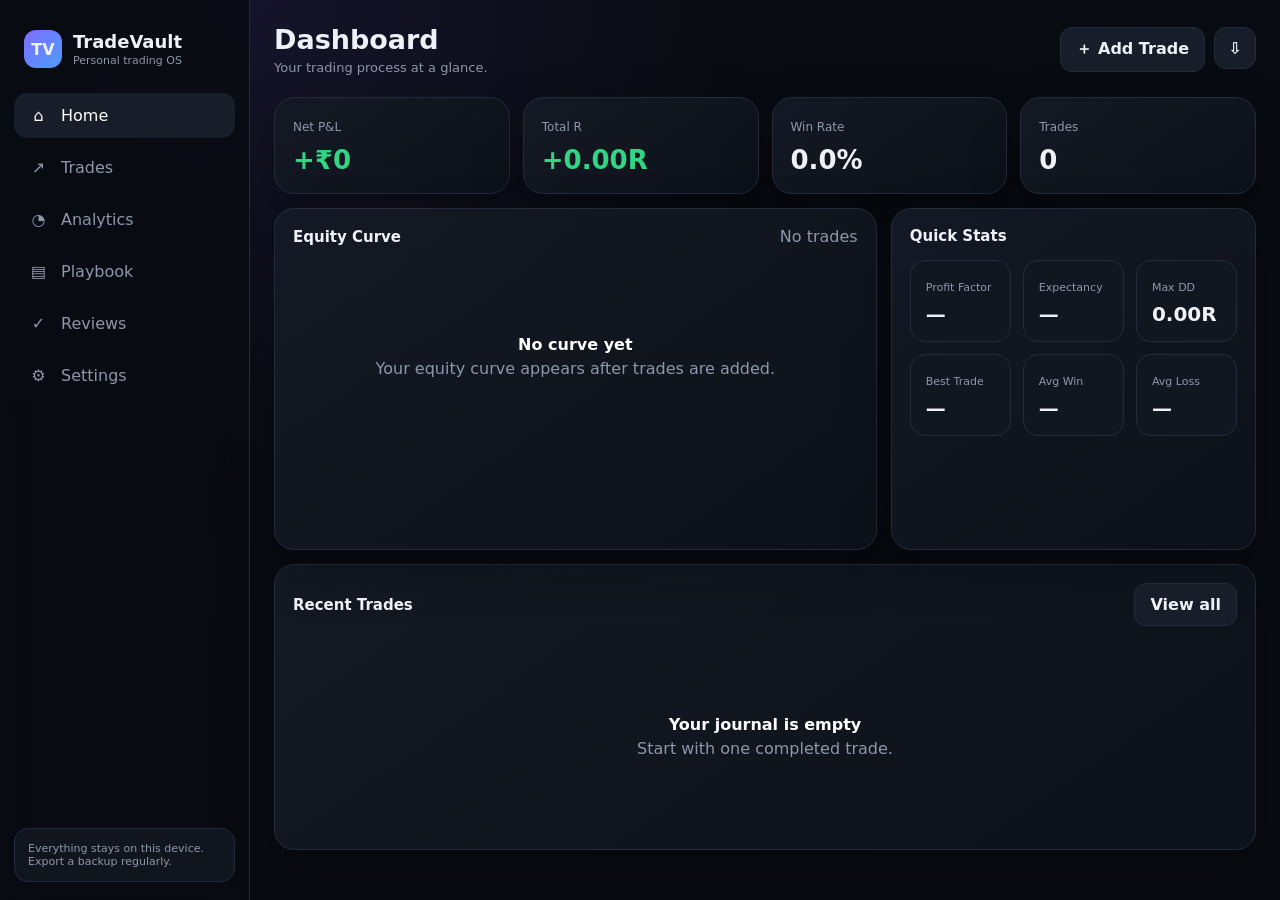
==== index.html @ 90a04265 "Add service worker registration and meta tags" ====
<!doctype html>
<html lang="en">
<head>
<meta charset="utf-8">
<meta name="viewport" content="width=device-width,initial-scale=1,viewport-fit=cover">

<title>TradeVault</title>
<style>
:root{
 --bg:#080b11;--panel:#10151f;--panel2:#151b27;--line:#242c3b;--text:#eef2f8;--muted:#8d98aa;
 --accent:#7c6cff;--accent2:#4f9cff;--green:#32d583;--red:#ff5d73;--amber:#f5b942;
 --shadow:0 18px 50px rgba(0,0,0,.28);--r:20px;
}
*{box-sizing:border-box}html,body{margin:0;background:radial-gradient(circle at 20% 0%,#15142a 0,#080b11 35%);color:var(--text);font-family:Inter,system-ui,-apple-system,Segoe UI,sans-serif}
button,input,select,textarea{font:inherit}button{border:0;color:inherit;cursor:pointer}
.app{min-height:100vh}.shell{display:flex;min-height:100vh}.side{width:250px;padding:22px 14px;border-right:1px solid var(--line);background:rgba(9,12,18,.82);backdrop-filter:blur(18px);position:fixed;inset:0 auto 0 0;z-index:20}
.brand{display:flex;align-items:center;gap:11px;padding:8px 10px 25px}.logo{width:38px;height:38px;border-radius:12px;background:linear-gradient(135deg,var(--accent),var(--accent2));display:grid;place-items:center;font-weight:900}.brand b{font-size:18px}.brand small{display:block;color:var(--muted);font-size:11px;margin-top:2px}
.nav{display:grid;gap:7px}.nav button{background:transparent;text-align:left;padding:13px 14px;border-radius:13px;color:var(--muted);display:flex;gap:12px;align-items:center}.nav button.active,.nav button:hover{background:#171d29;color:#fff}.nav i{font-style:normal;width:21px;text-align:center}
.side-foot{position:absolute;bottom:18px;left:14px;right:14px;padding:13px;color:var(--muted);font-size:11px;background:#10151e;border:1px solid var(--line);border-radius:14px}
.main{margin-left:250px;width:calc(100% - 250px);padding:24px;max-width:1450px}.top{display:flex;align-items:center;justify-content:space-between;gap:15px;margin-bottom:22px}.title h1{margin:0;font-size:27px}.title p{margin:5px 0 0;color:var(--muted);font-size:13px}.actions{display:flex;gap:9px}.btn{padding:11px 15px;border-radius:12px;background:#171e2a;border:1px solid var(--line);font-weight:700}.btn.primary{background:linear-gradient(135deg,var(--accent),#596dff);border:0}.btn.danger{color:#ff91a0}.iconbtn{width:42px;height:42px;padding:0;display:grid;place-items:center}
.page{display:none}.page.active{display:block;animation:fade .18s ease}@keyframes fade{from{opacity:.4;transform:translateY(4px)}to{opacity:1;transform:none}}
.cards{display:grid;grid-template-columns:repeat(4,1fr);gap:13px}.card{background:linear-gradient(145deg,rgba(20,26,37,.96),rgba(13,17,25,.96));border:1px solid var(--line);border-radius:var(--r);padding:18px;box-shadow:var(--shadow)}.stat small{color:var(--muted);font-size:12px}.stat strong{display:block;font-size:26px;margin-top:10px}.green{color:var(--green)!important}.red{color:var(--red)!important}.muted{color:var(--muted)}
.grid2{display:grid;grid-template-columns:1.65fr 1fr;gap:14px;margin-top:14px}.section-head{display:flex;align-items:center;justify-content:space-between;margin-bottom:15px}.section-head h3{margin:0;font-size:15px}.chart{height:270px;position:relative}.chart svg{width:100%;height:100%}.empty{display:grid;place-items:center;min-height:190px;color:var(--muted);text-align:center}.empty b{color:#fff;display:block;margin-bottom:5px}
.trade-list{display:grid;gap:10px}.trade{padding:14px;border:1px solid var(--line);background:#111722;border-radius:16px;display:grid;grid-template-columns:1.2fr 1fr .8fr auto;align-items:center;gap:10px}.trade:hover{border-color:#3a465b}.trade .sym{font-weight:800}.trade .meta{font-size:11px;color:var(--muted);margin-top:4px}.pill{font-size:10px;padding:5px 8px;border-radius:999px;background:#1b2331;color:#aab5c8}.pill.long{color:var(--green)}.pill.short{color:var(--red)}.trade-actions{display:flex;gap:5px}.trade-actions button{background:#1a202c;border:1px solid var(--line);border-radius:9px;padding:8px;font-size:12px}
.toolbar{display:flex;gap:9px;margin-bottom:13px;flex-wrap:wrap}.input,.select,.textarea{width:100%;background:#0d121a;border:1px solid var(--line);border-radius:12px;color:#fff;padding:12px;outline:none}.input:focus,.select:focus,.textarea:focus{border-color:var(--accent)}.toolbar .input{max-width:300px}.toolbar .select{max-width:170px}
.table-wrap{overflow:auto;border:1px solid var(--line);border-radius:16px}.table{width:100%;border-collapse:collapse;min-width:760px}.table th,.table td{padding:13px;border-bottom:1px solid #202837;text-align:left;font-size:12px}.table th{color:var(--muted);font-weight:600}.table tr:last-child td{border:0}
.form{display:grid;gap:14px}.formgrid{display:grid;grid-template-columns:repeat(2,1fr);gap:12px}.field label{display:block;color:var(--muted);font-size:11px;margin:0 0 7px}.textarea{min-height:100px;resize:vertical}.modal{position:fixed;inset:0;background:rgba(0,0,0,.68);backdrop-filter:blur(9px);z-index:50;display:none;align-items:flex-end;justify-content:center}.modal.open{display:flex}.modalbox{width:min(720px,100%);max-height:92vh;overflow:auto;background:#101620;border:1px solid var(--line);border-radius:24px 24px 0 0;padding:20px;animation:up .2s ease}@keyframes up{from{transform:translateY(50px);opacity:0}to{transform:none;opacity:1}}
.modal-head{display:flex;justify-content:space-between;align-items:center;margin-bottom:17px}.modal-head h2{margin:0;font-size:19px}.x{background:#1b2230;width:36px;height:36px;border-radius:10px}.form-actions{display:flex;justify-content:flex-end;gap:9px;margin-top:4px}
.kpis{display:grid;grid-template-columns:repeat(3,1fr);gap:12px}.mini{padding:15px;border:1px solid var(--line);border-radius:15px;background:#111721}.mini span{color:var(--muted);font-size:11px}.mini b{display:block;font-size:20px;margin-top:7px}.review-grid{display:grid;grid-template-columns:1fr 1fr;gap:14px}.setup-card{display:flex;justify-content:space-between;gap:15px;align-items:center}.setup-card h4{margin:0 0 4px}.progress{height:7px;background:#202735;border-radius:99px;overflow:hidden;margin-top:9px}.progress i{display:block;height:100%;background:linear-gradient(90deg,var(--accent),var(--accent2));border-radius:99px}
.bottom{display:none}.fab{display:none}
.toast{position:fixed;right:20px;bottom:20px;background:#151c28;border:1px solid var(--line);box-shadow:var(--shadow);padding:13px 16px;border-radius:13px;z-index:100;transform:translateY(20px);opacity:0;pointer-events:none;transition:.2s}.toast.show{transform:none;opacity:1}

/* Custom app dropdowns — avoids Android native select sheets */
.select{appearance:none;-webkit-appearance:none;background:#0d121a}
.app-select{position:relative;width:100%}
.app-select-trigger{width:100%;min-height:46px;padding:12px 42px 12px 13px;border:1px solid var(--line);border-radius:12px;background:#0d121a;color:#fff;text-align:left;position:relative}
.app-select-trigger:after{content:'⌄';position:absolute;right:14px;top:50%;transform:translateY(-55%);color:#9aa5b7;font-size:18px}
.app-select.open .app-select-trigger{border-color:var(--accent);box-shadow:0 0 0 3px rgba(124,108,255,.12)}
.app-select-menu{display:none;position:absolute;z-index:90;left:0;right:0;top:calc(100% + 6px);padding:5px;background:#151c28;border:1px solid #303a4c;border-radius:14px;box-shadow:0 18px 45px #0009;max-height:230px;overflow:auto}
.app-select.open .app-select-menu{display:block;animation:drop .12s ease}
@keyframes drop{from{opacity:0;transform:translateY(-4px)}to{opacity:1;transform:none}}
.app-option{width:100%;padding:12px 13px;background:transparent;border-radius:10px;text-align:left;color:#dfe5ee;display:flex;justify-content:space-between;align-items:center}
.app-option:hover,.app-option.selected{background:#20293a;color:#fff}
.app-option.selected:after{content:'✓';color:#9c91ff;font-weight:800}
.hidden-select{display:none!important}
@media(max-width:900px){
 .modal{align-items:center;padding:10px}
 .modalbox{width:100%;max-height:calc(100vh - 20px);border-radius:24px;padding:18px;box-shadow:0 25px 80px #000b}
 .modalbox .form{padding-bottom:4px}
 .modalbox .form-actions{position:sticky;bottom:-18px;padding:13px 0 2px;background:linear-gradient(transparent,#101620 25%);z-index:2}
 .app-select-menu{max-height:210px}
}
@media(max-width:900px){.side{display:none}.main{margin:0;width:100%;padding:16px 14px 92px}.cards{grid-template-columns:repeat(2,1fr)}.grid2,.review-grid{grid-template-columns:1fr}.top{margin-bottom:17px}.title h1{font-size:22px}.actions .hide-m{display:none}.bottom{display:flex;position:fixed;bottom:0;left:0;right:0;height:67px;background:rgba(12,16,23,.94);backdrop-filter:blur(20px);border-top:1px solid var(--line);z-index:30;padding:6px 5px calc(6px + env(safe-area-inset-bottom));justify-content:space-around}.bottom button{background:transparent;color:var(--muted);font-size:10px;display:grid;place-items:center;gap:3px;min-width:58px}.bottom button.active{color:#fff}.bottom i{font-style:normal;font-size:19px}.fab{display:grid;place-items:center;position:fixed;right:18px;bottom:82px;width:55px;height:55px;border-radius:18px;background:linear-gradient(135deg,var(--accent),var(--accent2));font-size:26px;box-shadow:0 12px 30px #0008;z-index:25}.trade{grid-template-columns:1fr auto}.trade .trade-mid{display:none}.trade-actions{grid-column:1/-1}.chart{height:220px}.formgrid{grid-template-columns:1fr}.kpis{grid-template-columns:repeat(2,1fr)}}
@media(min-width:901px){.modal{align-items:center}.modalbox{border-radius:24px}}
</style>
    <link rel="manifest" href="./manifest.json">
    <meta name="theme-color" content="#0b0e14">
    <meta name="mobile-web-app-capable" content="yes">
    <meta name="apple-mobile-web-app-capable" content="yes">
    <meta name="apple-mobile-web-app-status-bar-style" content="black-translucent">
</head>
<body>
<div class="app">
<div class="shell">
<aside class="side">
 <div class="brand"><div class="logo">TV</div><div><b>TradeVault</b><small>Personal trading OS</small></div></div>
 <nav class="nav" id="sideNav">
  <button data-page="home" class="active"><i>⌂</i>Home</button>
  <button data-page="trades"><i>↗</i>Trades</button>
  <button data-page="analytics"><i>◔</i>Analytics</button>
  <button data-page="playbook"><i>▤</i>Playbook</button>
  <button data-page="reviews"><i>✓</i>Reviews</button>
  <button data-page="settings"><i>⚙</i>Settings</button>
 </nav>
 <div class="side-foot">Everything stays on this device.<br>Export a backup regularly.</div>
</aside>

<main class="main">
<header class="top">
 <div class="title"><h1 id="pageTitle">Dashboard</h1><p id="pageSub">Your trading process at a glance.</p></div>
 <div class="actions"><button class="btn hide-m" onclick="openTrade()">＋ Add Trade</button><button class="btn iconbtn" onclick="exportData()">⇩</button></div>
</header>

<section class="page active" id="page-home">
 <div class="cards">
  <div class="card stat"><small>Net P&L</small><strong id="sPnl">₹0</strong></div>
  <div class="card stat"><small>Total R</small><strong id="sR">0.00R</strong></div>
  <div class="card stat"><small>Win Rate</small><strong id="sWin">0%</strong></div>
  <div class="card stat"><small>Trades</small><strong id="sTrades">0</strong></div>
 </div>
 <div class="grid2">
  <div class="card"><div class="section-head"><h3>Equity Curve</h3><span class="muted" id="equityRange">No trades</span></div><div class="chart" id="equityChart"></div></div>
  <div class="card"><div class="section-head"><h3>Quick Stats</h3></div><div class="kpis">
   <div class="mini"><span>Profit Factor</span><b id="pf">—</b></div><div class="mini"><span>Expectancy</span><b id="exp">—</b></div>
   <div class="mini"><span>Max DD</span><b id="dd">0R</b></div><div class="mini"><span>Best Trade</span><b id="best">—</b></div>
   <div class="mini"><span>Avg Win</span><b id="avgw">—</b></div><div class="mini"><span>Avg Loss</span><b id="avgl">—</b></div>
  </div></div>
 </div>
 <div class="card" style="margin-top:14px"><div class="section-head"><h3>Recent Trades</h3><button class="btn" onclick="go('trades')">View all</button></div><div id="recent"></div></div>
</section>

<section class="page" id="page-trades">
 <div class="toolbar"><input class="input" id="search" placeholder="Search symbol, setup, notes..." oninput="renderTrades()">
 <div class="app-select" data-select="filterDir"><input type="hidden" id="filterDir" value=""><button type="button" class="app-select-trigger">All directions</button><div class="app-select-menu"><button type="button" class="app-option selected" data-value="">All directions</button><button type="button" class="app-option" data-value="Long">Long</button><button type="button" class="app-option" data-value="Short">Short</button></div></div>
 <div class="app-select" data-select="filterResult"><input type="hidden" id="filterResult" value=""><button type="button" class="app-select-trigger">All results</button><div class="app-select-menu"><button type="button" class="app-option selected" data-value="">All results</button><button type="button" class="app-option" data-value="win">Wins</button><button type="button" class="app-option" data-value="loss">Losses</button><button type="button" class="app-option" data-value="be">Breakeven</button></div></div>
 <button class="btn primary" onclick="openTrade()">＋ Add Trade</button></div>
 <div class="card"><div id="tradesList"></div></div>
</section>

<section class="page" id="page-analytics">
 <div class="cards"><div class="card stat"><small>Profit Factor</small><strong id="aPF">—</strong></div><div class="card stat"><small>Expectancy / trade</small><strong id="aExp">—</strong></div><div class="card stat"><small>Max Drawdown</small><strong id="aDD">0R</strong></div><div class="card stat"><small>Rule Adherence</small><strong id="aRule">0%</strong></div></div>
 <div class="grid2">
  <div class="card"><div class="section-head"><h3>R-Multiple Curve</h3></div><div class="chart" id="rChart"></div></div>
  <div class="card"><div class="section-head"><h3>Direction</h3></div><div id="directionStats"></div></div>
 </div>
 <div class="card" style="margin-top:14px"><div class="section-head"><h3>Setup Performance</h3></div><div id="setupStats"></div></div>
</section>

<section class="page" id="page-playbook">
 <div class="section-head"><div><h3 style="margin:0">Your Playbook</h3><div class="muted" style="font-size:12px;margin-top:4px">Keep setups explicit and consistent.</div></div><button class="btn primary" onclick="openSetup()">＋ Add Setup</button></div>
 <div id="playbookList" class="trade-list"></div>
</section>

<section class="page" id="page-reviews">
 <div class="section-head"><div><h3 style="margin:0">Weekly Reviews</h3><div class="muted" style="font-size:12px;margin-top:4px">Review process, not just money.</div></div><button class="btn primary" onclick="openReview()">＋ Add Review</button></div>
 <div id="reviewsList" class="trade-list"></div>
</section>

<section class="page" id="page-settings">
 <div class="card"><div class="section-head"><h3>Settings & Backup</h3></div><div class="formgrid">
  <div class="field"><label>Trader name</label><input class="input" id="traderName" placeholder="Your name"></div>
  <div class="field"><label>Default market</label><input class="input" id="defaultMarket" placeholder="NIFTY / BANKNIFTY / Stocks"></div>
 </div><div style="display:flex;gap:9px;flex-wrap:wrap;margin-top:15px"><button class="btn primary" onclick="saveSettings()">Save Settings</button><button class="btn" onclick="exportData()">Export Backup</button><button class="btn" onclick="document.getElementById('importFile').click()">Import Backup</button><button class="btn danger" onclick="clearAll()">Clear All Data</button></div><input type="file" id="importFile" accept=".json" hidden onchange="importData(event)"></div>
 <div class="card" style="margin-top:14px"><h3 style="margin-top:0">Data</h3><p class="muted" style="font-size:12px;line-height:1.6">Trades, setups and reviews are stored locally in your browser. Nothing is sent to a server. Export JSON before clearing browser data or changing devices.</p></div>
</section>
</main>
</div>

<nav class="bottom" id="bottomNav"><button data-page="home" class="active"><i>⌂</i>Home</button><button data-page="trades"><i>↗</i>Trades</button><button data-page="analytics"><i>◔</i>Analytics</button><button data-page="playbook"><i>▤</i>Playbook</button><button data-page="settings"><i>⚙</i>More</button></nav>
<button class="fab" onclick="openTrade()">＋</button>
</div>

<div class="modal" id="modal"><div class="modalbox" id="modalbox"></div></div>
<div class="toast" id="toast"></div>

<script>
const KEY='tradevault_v2';
let db=JSON.parse(localStorage.getItem(KEY)||'null')||{trades:[],setups:[],reviews:[],settings:{name:'',market:''}};
function save(){localStorage.setItem(KEY,JSON.stringify(db));renderAll()}
const money=n=>new Intl.NumberFormat('en-IN',{maximumFractionDigits:2}).format(Number(n)||0);
const esc=s=>String(s??'').replace(/[&<>"']/g,m=>({'&':'&amp;','<':'&lt;','>':'&gt;','"':'&quot;',"'":'&#039;'}[m]));
function toast(msg){let t=document.getElementById('toast');t.textContent=msg;t.classList.add('show');clearTimeout(window.tt);window.tt=setTimeout(()=>t.classList.remove('show'),2200)}
function go(page){
 document.querySelectorAll('.page').forEach(x=>x.classList.toggle('active',x.id==='page-'+page));
 document.querySelectorAll('[data-page]').forEach(x=>x.classList.toggle('active',x.dataset.page===page));
 const meta={home:['Dashboard','Your trading process at a glance.'],trades:['Trades','Record, review and manage every trade.'],analytics:['Analytics','See what your data is actually saying.'],playbook:['Playbook','Your personal setup library.'],reviews:['Reviews','Weekly process reviews.'],settings:['Settings','Backup and device preferences.']};
 document.getElementById('pageTitle').textContent=meta[page][0];document.getElementById('pageSub').textContent=meta[page][1];
 window.scrollTo({top:0,behavior:'smooth'});renderAll();
}
document.querySelectorAll('[data-page]').forEach(b=>b.addEventListener('click',()=>go(b.dataset.page)));

function openModal(html){document.getElementById('modalbox').innerHTML=html;document.getElementById('modal').classList.add('open');initSelects(document.getElementById('modalbox'))}
function closeModal(){document.getElementById('modal').classList.remove('open')}
document.getElementById('modal').addEventListener('click',e=>{if(e.target.id==='modal')closeModal()});


function appSelect(id,value,options){
 const label=(options.find(o=>String(o[0])===String(value))||options[0]||['','Select'])[1];
 return `<div class="app-select" data-select="${id}">
   <input type="hidden" id="${id}" value="${esc(value)}">
   <button type="button" class="app-select-trigger">${esc(label)}</button>
   <div class="app-select-menu">${options.map(o=>`<button type="button" class="app-option ${String(o[0])===String(value)?'selected':''}" data-value="${esc(o[0])}">${esc(o[1])}</button>`).join('')}</div>
 </div>`;
}
function initSelects(root=document){
 root.querySelectorAll('.app-select').forEach(box=>{
   const trigger=box.querySelector('.app-select-trigger'), input=box.querySelector('input[type=hidden]');
   if(!trigger||!input||box.dataset.bound)return;
   box.dataset.bound='1';
   trigger.addEventListener('click',e=>{
     e.stopPropagation();
     document.querySelectorAll('.app-select.open').forEach(x=>{if(x!==box)x.classList.remove('open')});
     box.classList.toggle('open');
   });
   box.querySelectorAll('.app-option').forEach(opt=>opt.addEventListener('click',e=>{
     e.stopPropagation();
     input.value=opt.dataset.value;
     trigger.textContent=opt.textContent;
     box.querySelectorAll('.app-option').forEach(x=>x.classList.remove('selected'));
     opt.classList.add('selected');
     box.classList.remove('open');
     if(input.id==='filterDir'||input.id==='filterResult')renderTrades();
   }));
 });
}
document.addEventListener('click',()=>document.querySelectorAll('.app-select.open').forEach(x=>x.classList.remove('open')));
function openTrade(id=''){
 const t=db.trades.find(x=>x.id===id)||{id:'',date:new Date().toISOString().slice(0,10),symbol:'',direction:'Long',setup:'',entry:'',exit:'',sl:'',target:'',qty:'',pnl:'',r:'',rule:true,emotion:'',mistake:'',notes:''};
 openModal(`<div class="modal-head"><h2>${id?'Edit Trade':'New Trade'}</h2><button class="x" onclick="closeModal()">×</button></div>
 <form class="form" onsubmit="submitTrade(event,'${id}')">
 <div class="formgrid"><div class="field"><label>Date</label><input class="input" type="date" id="t_date" value="${esc(t.date)}" required></div><div class="field"><label>Symbol</label><input class="input" id="t_symbol" value="${esc(t.symbol)}" placeholder="NIFTY / RELIANCE" required></div>
 <div class="field"><label>Direction</label>${appSelect('t_direction',t.direction,[['Long','Long'],['Short','Short']])}</div><div class="field"><label>Setup</label><input class="input" id="t_setup" value="${esc(t.setup)}" placeholder="Your setup name"></div>
 <div class="field"><label>Entry</label><input class="input" type="number" step="any" id="t_entry" value="${esc(t.entry)}"></div><div class="field"><label>Exit</label><input class="input" type="number" step="any" id="t_exit" value="${esc(t.exit)}"></div>
 <div class="field"><label>Stop Loss</label><input class="input" type="number" step="any" id="t_sl" value="${esc(t.sl)}"></div><div class="field"><label>Target</label><input class="input" type="number" step="any" id="t_target" value="${esc(t.target)}"></div>
 <div class="field"><label>Quantity</label><input class="input" type="number" step="any" id="t_qty" value="${esc(t.qty)}"></div><div class="field"><label>Net P&L ₹</label><input class="input" type="number" step="any" id="t_pnl" value="${esc(t.pnl)}" placeholder="After charges"></div>
 <div class="field"><label>Result R</label><input class="input" type="number" step="any" id="t_r" value="${esc(t.r)}" placeholder="e.g. 1.5 or -1"></div><div class="field"><label>Emotion before trade</label><input class="input" id="t_emotion" value="${esc(t.emotion)}" placeholder="Calm / FOMO / revenge..."></div></div>
 <div class="field"><label>Rule adherence</label>${appSelect('t_rule',String(!!t.rule),[['true','Followed rules'],['false','Rule violation']])}</div>
 <div class="field"><label>Mistake / violation</label><input class="input" id="t_mistake" value="${esc(t.mistake)}" placeholder="Optional"></div>
 <div class="field"><label>Notes / reason for entry & exit</label><textarea class="textarea" id="t_notes" placeholder="What happened?">${esc(t.notes)}</textarea></div>
 <div class="form-actions"><button type="button" class="btn" onclick="closeModal()">Cancel</button><button class="btn primary">${id?'Save Changes':'Save Trade'}</button></div></form>`)
}
function submitTrade(e,id){e.preventDefault();const old=db.trades.find(x=>x.id===id);const t={id:id||crypto.randomUUID(),date:t_date.value,symbol:t_symbol.value.trim().toUpperCase(),direction:t_direction.value,setup:t_setup.value.trim()||'Unspecified',entry:+t_entry.value||0,exit:+t_exit.value||0,sl:+t_sl.value||0,target:+t_target.value||0,qty:+t_qty.value||0,pnl:+t_pnl.value||0,r:+t_r.value||0,rule:t_rule.value==='true',emotion:t_emotion.value.trim(),mistake:t_mistake.value.trim(),notes:t_notes.value.trim(),created:old?.created||Date.now()};if(old)Object.assign(old,t);else db.trades.unshift(t);save();closeModal();toast(old?'Trade updated':'Trade added')}

function deleteTrade(id){if(!confirm('Delete this trade permanently?'))return;db.trades=db.trades.filter(x=>x.id!==id);save();toast('Trade deleted')}
function renderTrades(){
 const q=(document.getElementById('search')?.value||'').toLowerCase(),d=document.getElementById('filterDir')?.value||'',r=document.getElementById('filterResult')?.value||'';
 let a=db.trades.filter(t=>(!q||[t.symbol,t.setup,t.notes,t.mistake].join(' ').toLowerCase().includes(q))&&(!d||t.direction===d)&&(!r||(r==='win'?t.r>0:r==='loss'?t.r<0:t.r===0)));
 const el=document.getElementById('tradesList');if(!a.length){el.innerHTML=`<div class="empty"><div><b>No trades found</b><span>Add your first trade to start building real data.</span></div></div>`;return}
 el.innerHTML=`<div class="trade-list">${a.map(t=>tradeCard(t)).join('')}</div>`;
}
function tradeCard(t){return `<div class="trade"><div><div class="sym">${esc(t.symbol)} <span class="pill ${t.direction.toLowerCase()}">${t.direction}</span></div><div class="meta">${esc(t.date)} · ${esc(t.setup)}</div></div><div class="trade-mid"><div>${t.pnl>=0?'+':''}₹${money(t.pnl)}</div><div class="meta">${t.r>=0?'+':''}${Number(t.r).toFixed(2)}R · ${t.rule?'Rules ✓':'Violation'}</div></div><div class="${t.r>0?'green':t.r<0?'red':''}" style="font-weight:800">${t.r>0?'+':''}${Number(t.r).toFixed(2)}R</div><div class="trade-actions"><button onclick="openTrade('${t.id}')">Edit</button><button onclick="deleteTrade('${t.id}')">Delete</button></div></div>`}

function stats(){
 const a=db.trades, wins=a.filter(t=>t.r>0),loss=a.filter(t=>t.r<0),sum=a.reduce((s,t)=>s+t.r,0),pnl=a.reduce((s,t)=>s+t.pnl,0);
 let peak=0,eq=0,dd=0; a.slice().reverse().forEach(t=>{eq+=t.r;peak=Math.max(peak,eq);dd=Math.min(dd,eq-peak)});
 const pf=loss.length?wins.reduce((s,t)=>s+t.r,0)/Math.abs(loss.reduce((s,t)=>s+t.r,0)):wins.length?'∞':0;
 return {a,wins,loss,sum,pnl,wr:a.length?wins.length/a.length*100:0,pf,exp:a.length?sum/a.length:0,dd,best:a.length?Math.max(...a.map(t=>t.r)):0,avgw:wins.length?wins.reduce((s,t)=>s+t.r,0)/wins.length:0,avgl:loss.length?loss.reduce((s,t)=>s+t.r,0)/loss.length:0,rule:a.length?a.filter(t=>t.rule).length/a.length*100:0};
}
function curveSVG(vals){
 if(!vals.length)return `<div class="empty"><div><b>No curve yet</b><span>Your equity curve appears after trades are added.</span></div></div>`;
 let min=Math.min(0,...vals),max=Math.max(0,...vals),range=max-min||1,w=760,h=250,p=20;
 let pts=vals.map((v,i)=>`${p+i*((w-p*2)/Math.max(1,vals.length-1))},${h-p-((v-min)/range)*(h-p*2)}`).join(' ');
 return `<svg viewBox="0 0 ${w} ${h}" preserveAspectRatio="none"><defs><linearGradient id="g" x1="0" x2="1"><stop offset="0" stop-color="#7c6cff"/><stop offset="1" stop-color="#4f9cff"/></linearGradient></defs><polyline points="${pts}" fill="none" stroke="url(#g)" stroke-width="4" stroke-linecap="round" stroke-linejoin="round"/><line x1="20" y1="${h-p-(0-min)/range*(h-p*2)}" x2="${w-20}" y2="${h-p-(0-min)/range*(h-p*2)}" stroke="#293244" stroke-dasharray="5 7"/></svg>`;
}
function renderHome(){
 const s=stats();sPnl.textContent=(s.pnl>=0?'+':'-')+'₹'+money(Math.abs(s.pnl));sPnl.className=' '+(s.pnl>=0?'green':'red');sR.textContent=(s.sum>=0?'+':'')+s.sum.toFixed(2)+'R';sR.className=s.sum>=0?'green':'red';sWin.textContent=s.wr.toFixed(1)+'%';sTrades.textContent=s.a.length;
 pf.textContent=s.pf===0?'—':s.pf==='∞'?'∞':s.pf.toFixed(2);exp.textContent=s.a.length?(s.exp>=0?'+':'')+s.exp.toFixed(2)+'R':'—';dd.textContent=s.dd.toFixed(2)+'R';best.textContent=s.a.length?((s.best>=0?'+':'')+s.best.toFixed(2)+'R'):'—';avgw.textContent=s.wins.length?'+'+s.avgw.toFixed(2)+'R':'—';avgl.textContent=s.loss.length?s.avgl.toFixed(2)+'R':'—';
 let eq=0,vals=[];s.a.slice().reverse().forEach(t=>{eq+=t.r;vals.push(eq)});equityChart.innerHTML=curveSVG(vals);equityRange.textContent=s.a.length?`${s.a.length} trades`:'No trades';
 recent.innerHTML=s.a.length?`<div class="trade-list">${s.a.slice(0,5).map(tradeCard).join('')}</div>`:`<div class="empty"><div><b>Your journal is empty</b><span>Start with one completed trade.</span></div></div>`;
}
function renderAnalytics(){
 const s=stats();aPF.textContent=s.pf===0?'—':s.pf==='∞'?'∞':s.pf.toFixed(2);aExp.textContent=s.a.length?(s.exp>=0?'+':'')+s.exp.toFixed(2)+'R':'—';aDD.textContent=s.dd.toFixed(2)+'R';aRule.textContent=s.rule.toFixed(0)+'%';
 let eq=0,vals=[];s.a.slice().reverse().forEach(t=>{eq+=t.r;vals.push(eq)});rChart.innerHTML=curveSVG(vals);
 let dirs=['Long','Short'];directionStats.innerHTML=dirs.map(d=>{let a=s.a.filter(t=>t.direction===d),w=a.filter(t=>t.r>0);return `<div class="setup-card" style="padding:12px 0;border-bottom:1px solid var(--line)"><div><b>${d}</b><div class="muted" style="font-size:11px">${a.length} trades · ${a.length?(w.length/a.length*100).toFixed(0):0}% win</div></div><strong class="${a.reduce((x,t)=>x+t.r,0)>=0?'green':'red'}">${a.reduce((x,t)=>x+t.r,0).toFixed(2)}R</strong></div>`}).join('');
 let names=[...new Set(s.a.map(t=>t.setup||'Unspecified'))];setupStats.innerHTML=names.length?names.map(n=>{let a=s.a.filter(t=>(t.setup||'Unspecified')===n),w=a.filter(t=>t.r>0),rr=a.reduce((x,t)=>x+t.r,0);return `<div class="setup-card" style="padding:14px 0;border-bottom:1px solid var(--line)"><div style="flex:1"><h4>${esc(n)}</h4><div class="muted" style="font-size:11px">${a.length} trades · ${(w.length/a.length*100).toFixed(0)}% win</div><div class="progress"><i style="width:${Math.min(100,w.length/a.length*100)}%"></i></div></div><strong class="${rr>=0?'green':'red'}">${rr>=0?'+':''}${rr.toFixed(2)}R</strong></div>`}).join(''):`<div class="empty">No setup data yet.</div>`;
}
function openSetup(id=''){let s=db.setups.find(x=>x.id===id)||{id:'',name:'',market:'',timeframe:'',session:'',entry:'',invalid:'',exit:'',avoid:'',notes:''};openModal(`<div class="modal-head"><h2>${id?'Edit Setup':'New Playbook Setup'}</h2><button class="x" onclick="closeModal()">×</button></div><form class="form" onsubmit="submitSetup(event,'${id}')"><div class="formgrid"><div class="field"><label>Setup name</label><input class="input" id="p_name" value="${esc(s.name)}" required></div><div class="field"><label>Market</label><input class="input" id="p_market" value="${esc(s.market)}"></div><div class="field"><label>Timeframe</label><input class="input" id="p_tf" value="${esc(s.timeframe)}"></div><div class="field"><label>Session</label><input class="input" id="p_session" value="${esc(s.session)}"></div></div><div class="field"><label>Entry rules</label><textarea class="textarea" id="p_entry">${esc(s.entry)}</textarea></div><div class="field"><label>Invalidation / SL logic</label><textarea class="textarea" id="p_invalid">${esc(s.invalid)}</textarea></div><div class="field"><label>Exit / management</label><textarea class="textarea" id="p_exit">${esc(s.exit)}</textarea></div><div class="field"><label>No-trade conditions</label><textarea class="textarea" id="p_avoid">${esc(s.avoid)}</textarea></div><div class="field"><label>Notes</label><textarea class="textarea" id="p_notes">${esc(s.notes)}</textarea></div><div class="form-actions"><button type="button" class="btn" onclick="closeModal()">Cancel</button><button class="btn primary">Save Setup</button></div></form>`)}
function submitSetup(e,id){e.preventDefault();let old=db.setups.find(x=>x.id===id),s={id:id||crypto.randomUUID(),name:p_name.value.trim(),market:p_market.value.trim(),timeframe:p_tf.value.trim(),session:p_session.value.trim(),entry:p_entry.value.trim(),invalid:p_invalid.value.trim(),exit:p_exit.value.trim(),avoid:p_avoid.value.trim(),notes:p_notes.value.trim()};old?Object.assign(old,s):db.setups.unshift(s);save();closeModal();toast('Playbook saved')}
function deleteSetup(id){if(confirm('Delete this setup?')){db.setups=db.setups.filter(x=>x.id!==id);save();toast('Setup deleted')}}
function renderPlaybook(){playbookList.innerHTML=db.setups.length?db.setups.map(s=>`<div class="card"><div class="setup-card"><div><h4 style="margin:0">${esc(s.name)}</h4><div class="muted" style="font-size:11px">${esc([s.market,s.timeframe,s.session].filter(Boolean).join(' · '))}</div></div><div class="trade-actions"><button onclick="openSetup('${s.id}')">Edit</button><button onclick="deleteSetup('${s.id}')">Delete</button></div></div><div style="margin-top:14px;font-size:12px;line-height:1.65"><b>Entry:</b> ${esc(s.entry||'—')}<br><b>Invalidation:</b> ${esc(s.invalid||'—')}<br><b>Exit:</b> ${esc(s.exit||'—')}<br><b>Avoid:</b> ${esc(s.avoid||'—')}</div></div>`).join(''):`<div class="card empty"><div><b>No setups yet</b><span>Create your first personal setup.</span></div></div>`}
function openReview(id=''){let r=db.reviews.find(x=>x.id===id)||{id:'',week:'',pnl:'',rr:'',worked:'',failed:'',mistake:'',change:''};openModal(`<div class="modal-head"><h2>${id?'Edit Review':'Weekly Review'}</h2><button class="x" onclick="closeModal()">×</button></div><form class="form" onsubmit="submitReview(event,'${id}')"><div class="formgrid"><div class="field"><label>Week ending</label><input class="input" type="date" id="r_week" value="${esc(r.week)}" required></div><div class="field"><label>Week P&L ₹</label><input class="input" type="number" step="any" id="r_pnl" value="${esc(r.pnl)}"></div><div class="field"><label>Week R</label><input class="input" type="number" step="any" id="r_rr" value="${esc(r.rr)}"></div></div><div class="field"><label>What worked?</label><textarea class="textarea" id="r_worked">${esc(r.worked)}</textarea></div><div class="field"><label>What failed?</label><textarea class="textarea" id="r_failed">${esc(r.failed)}</textarea></div><div class="field"><label>Most common mistake</label><textarea class="textarea" id="r_mistake">${esc(r.mistake)}</textarea></div><div class="field"><label>Next process change</label><textarea class="textarea" id="r_change">${esc(r.change)}</textarea></div><div class="form-actions"><button type="button" class="btn" onclick="closeModal()">Cancel</button><button class="btn primary">Save Review</button></div></form>`)}
function submitReview(e,id){e.preventDefault();let old=db.reviews.find(x=>x.id===id),r={id:id||crypto.randomUUID(),week:r_week.value,pnl:+r_pnl.value||0,rr:+r_rr.value||0,worked:r_worked.value.trim(),failed:r_failed.value.trim(),mistake:r_mistake.value.trim(),change:r_change.value.trim()};old?Object.assign(old,r):db.reviews.unshift(r);save();closeModal();toast('Review saved')}
function deleteReview(id){if(confirm('Delete review?')){db.reviews=db.reviews.filter(x=>x.id!==id);save();toast('Review deleted')}}
function renderReviews(){reviewsList.innerHTML=db.reviews.length?db.reviews.map(r=>`<div class="card"><div class="setup-card"><div><b>Week ending ${esc(r.week)}</b><div class="muted" style="font-size:11px;margin-top:4px">${r.rr>=0?'+':''}${r.rr.toFixed(2)}R · ${r.pnl>=0?'+':''}₹${money(r.pnl)}</div></div><div class="trade-actions"><button onclick="openReview('${r.id}')">Edit</button><button onclick="deleteReview('${r.id}')">Delete</button></div></div><div style="margin-top:14px;font-size:12px;line-height:1.7"><b>Worked:</b> ${esc(r.worked||'—')}<br><b>Failed:</b> ${esc(r.failed||'—')}<br><b>Mistake:</b> ${esc(r.mistake||'—')}<br><b>Next change:</b> ${esc(r.change||'—')}</div></div>`).join(''):`<div class="card empty"><div><b>No weekly reviews</b><span>Review your process once you have enough data.</span></div></div>`}
function saveSettings(){db.settings.name=traderName.value.trim();db.settings.market=defaultMarket.value.trim();save();toast('Settings saved')}
function exportData(){let blob=new Blob([JSON.stringify(db,null,2)],{type:'application/json'}),a=document.createElement('a');a.href=URL.createObjectURL(blob);a.download='tradevault-backup-'+new Date().toISOString().slice(0,10)+'.json';a.click();URL.revokeObjectURL(a.href);toast('Backup exported')}
function importData(e){let f=e.target.files[0];if(!f)return;let rd=new FileReader();rd.onload=()=>{try{let x=JSON.parse(rd.result);if(!x.trades||!x.setups||!x.reviews)throw Error();db=x;save();toast('Backup imported')}catch{toast('Invalid backup file')}};rd.readAsText(f);e.target.value=''}
function clearAll(){if(confirm('This will delete all trades, setups and reviews. Export first if needed.')){db={trades:[],setups:[],reviews:[],settings:{name:'',market:''}};save();toast('All data cleared')}}
function renderAll(){initSelects(document);renderHome();renderTrades();renderAnalytics();renderPlaybook();renderReviews();if(document.getElementById('traderName')){traderName.value=db.settings.name||'';defaultMarket.value=db.settings.market||''}}
renderAll();
</script>

<script>
if ("serviceWorker" in navigator) {
    window.addEventListener("load", function () {
        navigator.serviceWorker
            .register("./service-worker.js")
            .then(function () {
                console.log("TradeVault Service Worker Registered");
            })
            .catch(function (error) {
                console.error("TradeVault Service Worker Error:", error);
            });
    });
}
</script>

</body>
</html>
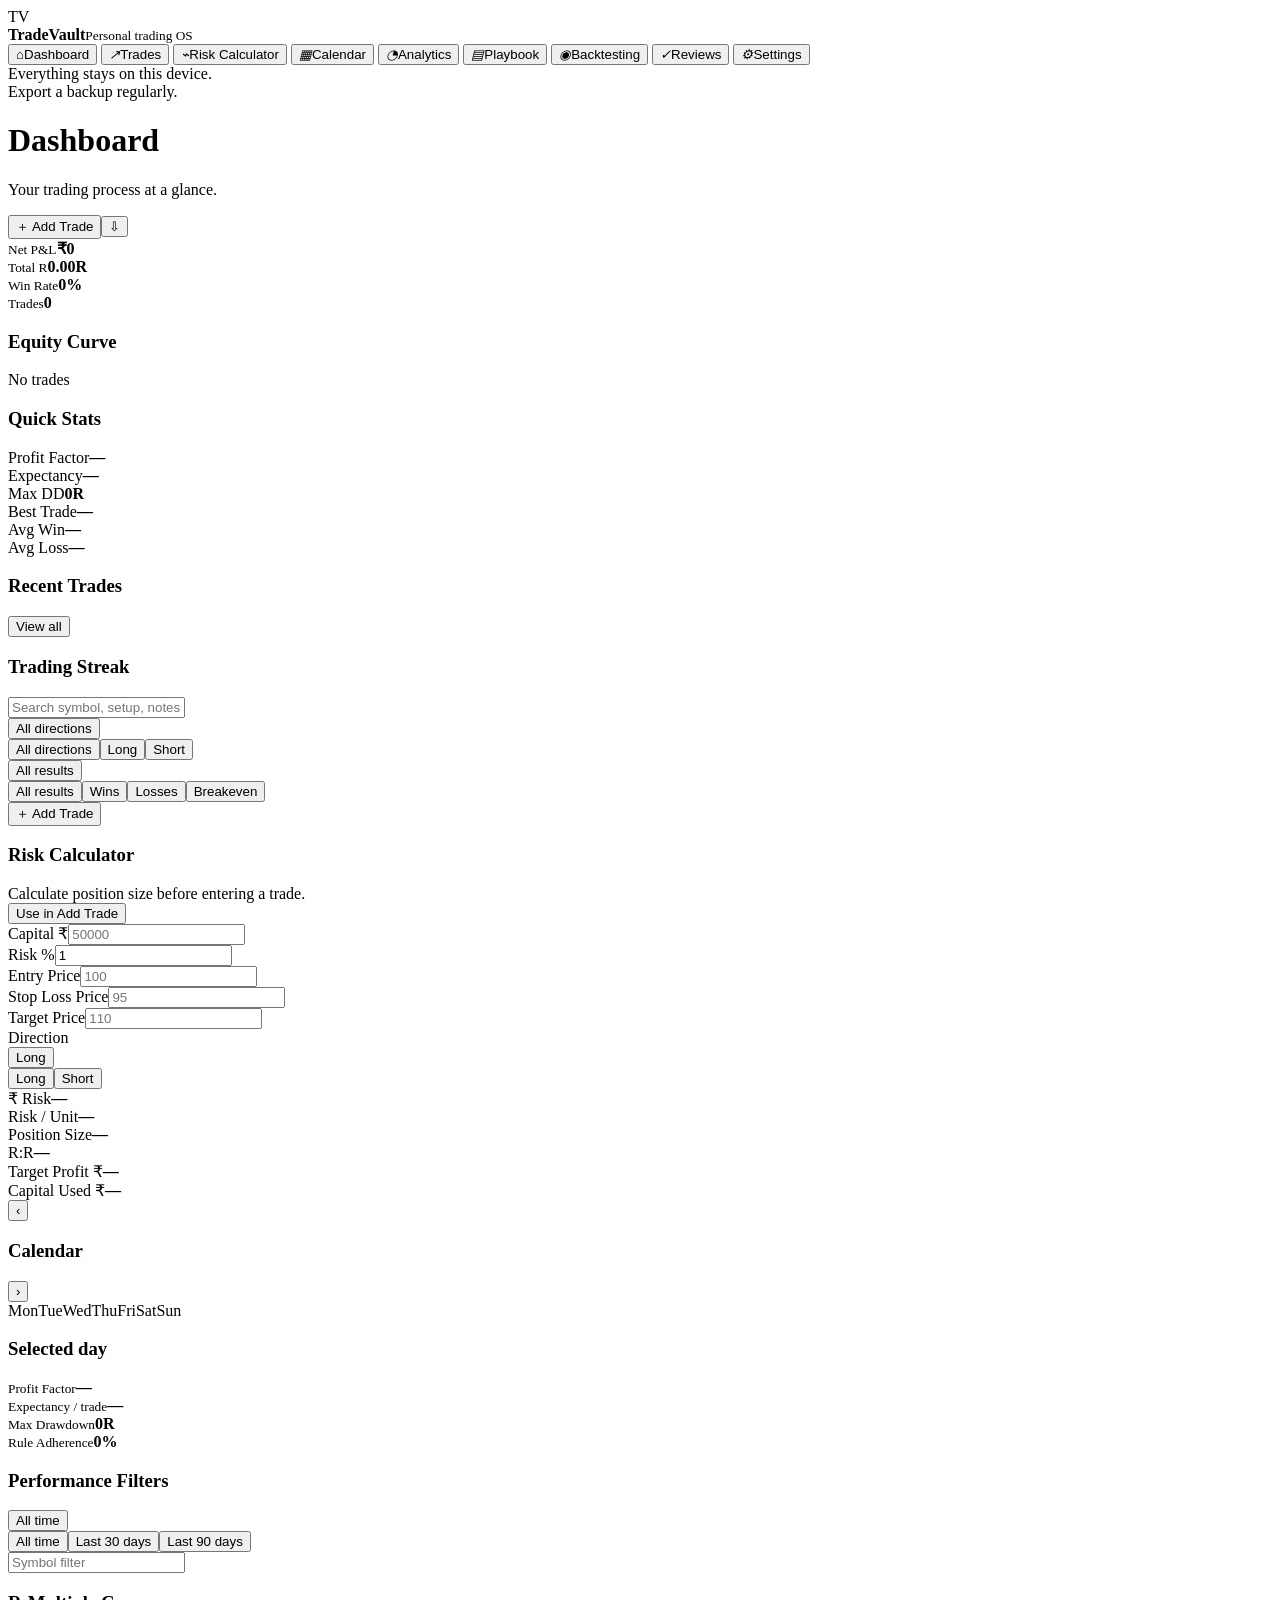
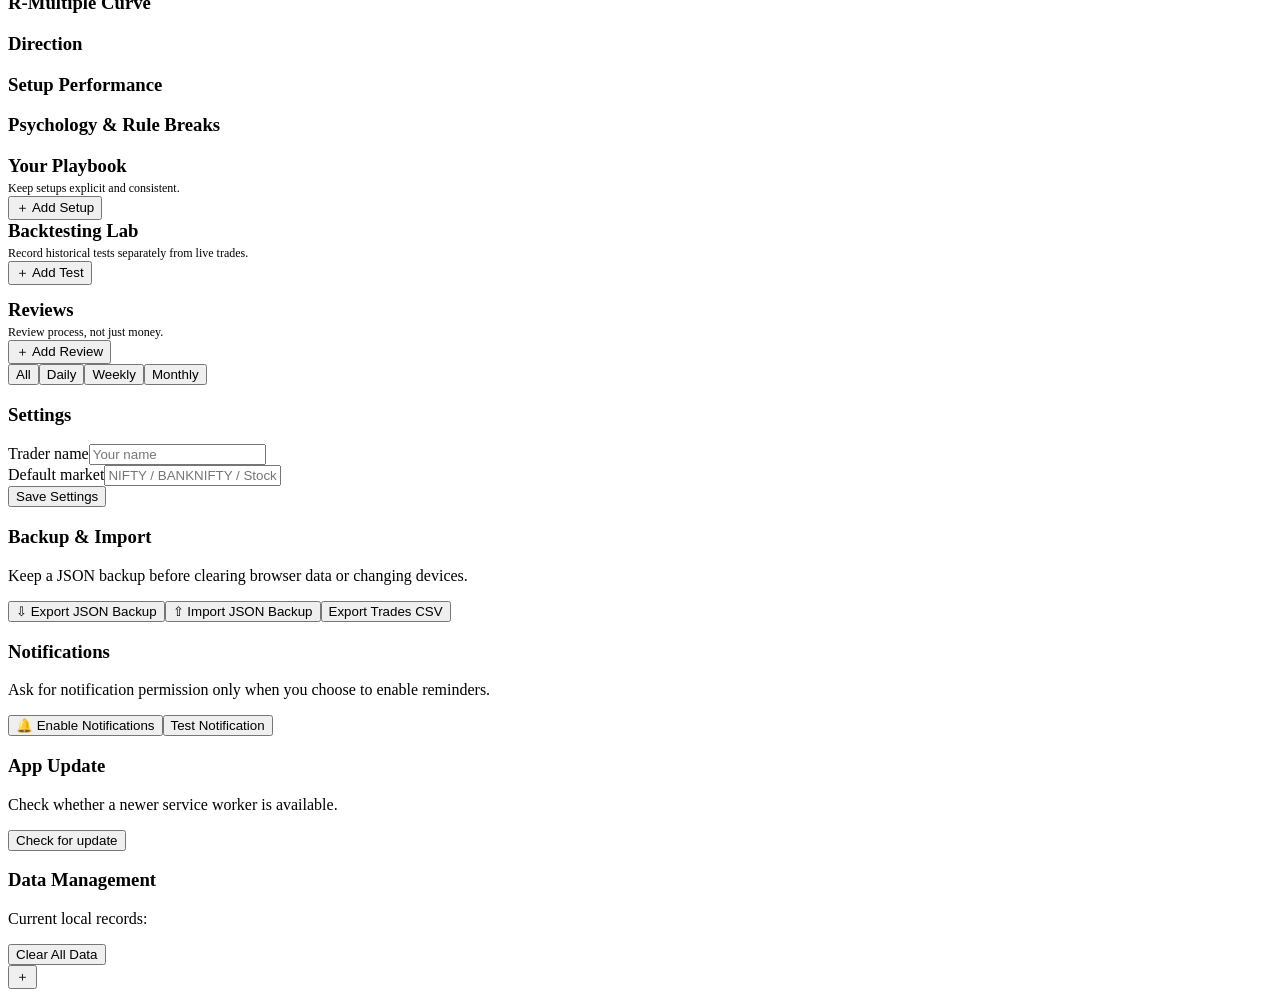
==== commit 9c07ea85: "Add files via upload" ====
--- a/index.html
+++ b/index.html
@@ -3,277 +3,147 @@
 <head>
 <meta charset="utf-8">
 <meta name="viewport" content="width=device-width,initial-scale=1,viewport-fit=cover">
-
 <title>TradeVault</title>
-<style>
-:root{
- --bg:#080b11;--panel:#10151f;--panel2:#151b27;--line:#242c3b;--text:#eef2f8;--muted:#8d98aa;
- --accent:#7c6cff;--accent2:#4f9cff;--green:#32d583;--red:#ff5d73;--amber:#f5b942;
- --shadow:0 18px 50px rgba(0,0,0,.28);--r:20px;
-}
-*{box-sizing:border-box}html,body{margin:0;background:radial-gradient(circle at 20% 0%,#15142a 0,#080b11 35%);color:var(--text);font-family:Inter,system-ui,-apple-system,Segoe UI,sans-serif}
-button,input,select,textarea{font:inherit}button{border:0;color:inherit;cursor:pointer}
-.app{min-height:100vh}.shell{display:flex;min-height:100vh}.side{width:250px;padding:22px 14px;border-right:1px solid var(--line);background:rgba(9,12,18,.82);backdrop-filter:blur(18px);position:fixed;inset:0 auto 0 0;z-index:20}
-.brand{display:flex;align-items:center;gap:11px;padding:8px 10px 25px}.logo{width:38px;height:38px;border-radius:12px;background:linear-gradient(135deg,var(--accent),var(--accent2));display:grid;place-items:center;font-weight:900}.brand b{font-size:18px}.brand small{display:block;color:var(--muted);font-size:11px;margin-top:2px}
-.nav{display:grid;gap:7px}.nav button{background:transparent;text-align:left;padding:13px 14px;border-radius:13px;color:var(--muted);display:flex;gap:12px;align-items:center}.nav button.active,.nav button:hover{background:#171d29;color:#fff}.nav i{font-style:normal;width:21px;text-align:center}
-.side-foot{position:absolute;bottom:18px;left:14px;right:14px;padding:13px;color:var(--muted);font-size:11px;background:#10151e;border:1px solid var(--line);border-radius:14px}
-.main{margin-left:250px;width:calc(100% - 250px);padding:24px;max-width:1450px}.top{display:flex;align-items:center;justify-content:space-between;gap:15px;margin-bottom:22px}.title h1{margin:0;font-size:27px}.title p{margin:5px 0 0;color:var(--muted);font-size:13px}.actions{display:flex;gap:9px}.btn{padding:11px 15px;border-radius:12px;background:#171e2a;border:1px solid var(--line);font-weight:700}.btn.primary{background:linear-gradient(135deg,var(--accent),#596dff);border:0}.btn.danger{color:#ff91a0}.iconbtn{width:42px;height:42px;padding:0;display:grid;place-items:center}
-.page{display:none}.page.active{display:block;animation:fade .18s ease}@keyframes fade{from{opacity:.4;transform:translateY(4px)}to{opacity:1;transform:none}}
-.cards{display:grid;grid-template-columns:repeat(4,1fr);gap:13px}.card{background:linear-gradient(145deg,rgba(20,26,37,.96),rgba(13,17,25,.96));border:1px solid var(--line);border-radius:var(--r);padding:18px;box-shadow:var(--shadow)}.stat small{color:var(--muted);font-size:12px}.stat strong{display:block;font-size:26px;margin-top:10px}.green{color:var(--green)!important}.red{color:var(--red)!important}.muted{color:var(--muted)}
-.grid2{display:grid;grid-template-columns:1.65fr 1fr;gap:14px;margin-top:14px}.section-head{display:flex;align-items:center;justify-content:space-between;margin-bottom:15px}.section-head h3{margin:0;font-size:15px}.chart{height:270px;position:relative}.chart svg{width:100%;height:100%}.empty{display:grid;place-items:center;min-height:190px;color:var(--muted);text-align:center}.empty b{color:#fff;display:block;margin-bottom:5px}
-.trade-list{display:grid;gap:10px}.trade{padding:14px;border:1px solid var(--line);background:#111722;border-radius:16px;display:grid;grid-template-columns:1.2fr 1fr .8fr auto;align-items:center;gap:10px}.trade:hover{border-color:#3a465b}.trade .sym{font-weight:800}.trade .meta{font-size:11px;color:var(--muted);margin-top:4px}.pill{font-size:10px;padding:5px 8px;border-radius:999px;background:#1b2331;color:#aab5c8}.pill.long{color:var(--green)}.pill.short{color:var(--red)}.trade-actions{display:flex;gap:5px}.trade-actions button{background:#1a202c;border:1px solid var(--line);border-radius:9px;padding:8px;font-size:12px}
-.toolbar{display:flex;gap:9px;margin-bottom:13px;flex-wrap:wrap}.input,.select,.textarea{width:100%;background:#0d121a;border:1px solid var(--line);border-radius:12px;color:#fff;padding:12px;outline:none}.input:focus,.select:focus,.textarea:focus{border-color:var(--accent)}.toolbar .input{max-width:300px}.toolbar .select{max-width:170px}
-.table-wrap{overflow:auto;border:1px solid var(--line);border-radius:16px}.table{width:100%;border-collapse:collapse;min-width:760px}.table th,.table td{padding:13px;border-bottom:1px solid #202837;text-align:left;font-size:12px}.table th{color:var(--muted);font-weight:600}.table tr:last-child td{border:0}
-.form{display:grid;gap:14px}.formgrid{display:grid;grid-template-columns:repeat(2,1fr);gap:12px}.field label{display:block;color:var(--muted);font-size:11px;margin:0 0 7px}.textarea{min-height:100px;resize:vertical}.modal{position:fixed;inset:0;background:rgba(0,0,0,.68);backdrop-filter:blur(9px);z-index:50;display:none;align-items:flex-end;justify-content:center}.modal.open{display:flex}.modalbox{width:min(720px,100%);max-height:92vh;overflow:auto;background:#101620;border:1px solid var(--line);border-radius:24px 24px 0 0;padding:20px;animation:up .2s ease}@keyframes up{from{transform:translateY(50px);opacity:0}to{transform:none;opacity:1}}
-.modal-head{display:flex;justify-content:space-between;align-items:center;margin-bottom:17px}.modal-head h2{margin:0;font-size:19px}.x{background:#1b2230;width:36px;height:36px;border-radius:10px}.form-actions{display:flex;justify-content:flex-end;gap:9px;margin-top:4px}
-.kpis{display:grid;grid-template-columns:repeat(3,1fr);gap:12px}.mini{padding:15px;border:1px solid var(--line);border-radius:15px;background:#111721}.mini span{color:var(--muted);font-size:11px}.mini b{display:block;font-size:20px;margin-top:7px}.review-grid{display:grid;grid-template-columns:1fr 1fr;gap:14px}.setup-card{display:flex;justify-content:space-between;gap:15px;align-items:center}.setup-card h4{margin:0 0 4px}.progress{height:7px;background:#202735;border-radius:99px;overflow:hidden;margin-top:9px}.progress i{display:block;height:100%;background:linear-gradient(90deg,var(--accent),var(--accent2));border-radius:99px}
-.bottom{display:none}.fab{display:none}
-.toast{position:fixed;right:20px;bottom:20px;background:#151c28;border:1px solid var(--line);box-shadow:var(--shadow);padding:13px 16px;border-radius:13px;z-index:100;transform:translateY(20px);opacity:0;pointer-events:none;transition:.2s}.toast.show{transform:none;opacity:1}
-
-/* Custom app dropdowns — avoids Android native select sheets */
-.select{appearance:none;-webkit-appearance:none;background:#0d121a}
-.app-select{position:relative;width:100%}
-.app-select-trigger{width:100%;min-height:46px;padding:12px 42px 12px 13px;border:1px solid var(--line);border-radius:12px;background:#0d121a;color:#fff;text-align:left;position:relative}
-.app-select-trigger:after{content:'⌄';position:absolute;right:14px;top:50%;transform:translateY(-55%);color:#9aa5b7;font-size:18px}
-.app-select.open .app-select-trigger{border-color:var(--accent);box-shadow:0 0 0 3px rgba(124,108,255,.12)}
-.app-select-menu{display:none;position:absolute;z-index:90;left:0;right:0;top:calc(100% + 6px);padding:5px;background:#151c28;border:1px solid #303a4c;border-radius:14px;box-shadow:0 18px 45px #0009;max-height:230px;overflow:auto}
-.app-select.open .app-select-menu{display:block;animation:drop .12s ease}
-@keyframes drop{from{opacity:0;transform:translateY(-4px)}to{opacity:1;transform:none}}
-.app-option{width:100%;padding:12px 13px;background:transparent;border-radius:10px;text-align:left;color:#dfe5ee;display:flex;justify-content:space-between;align-items:center}
-.app-option:hover,.app-option.selected{background:#20293a;color:#fff}
-.app-option.selected:after{content:'✓';color:#9c91ff;font-weight:800}
-.hidden-select{display:none!important}
-@media(max-width:900px){
- .modal{align-items:center;padding:10px}
- .modalbox{width:100%;max-height:calc(100vh - 20px);border-radius:24px;padding:18px;box-shadow:0 25px 80px #000b}
- .modalbox .form{padding-bottom:4px}
- .modalbox .form-actions{position:sticky;bottom:-18px;padding:13px 0 2px;background:linear-gradient(transparent,#101620 25%);z-index:2}
- .app-select-menu{max-height:210px}
-}
-@media(max-width:900px){.side{display:none}.main{margin:0;width:100%;padding:16px 14px 92px}.cards{grid-template-columns:repeat(2,1fr)}.grid2,.review-grid{grid-template-columns:1fr}.top{margin-bottom:17px}.title h1{font-size:22px}.actions .hide-m{display:none}.bottom{display:flex;position:fixed;bottom:0;left:0;right:0;height:67px;background:rgba(12,16,23,.94);backdrop-filter:blur(20px);border-top:1px solid var(--line);z-index:30;padding:6px 5px calc(6px + env(safe-area-inset-bottom));justify-content:space-around}.bottom button{background:transparent;color:var(--muted);font-size:10px;display:grid;place-items:center;gap:3px;min-width:58px}.bottom button.active{color:#fff}.bottom i{font-style:normal;font-size:19px}.fab{display:grid;place-items:center;position:fixed;right:18px;bottom:82px;width:55px;height:55px;border-radius:18px;background:linear-gradient(135deg,var(--accent),var(--accent2));font-size:26px;box-shadow:0 12px 30px #0008;z-index:25}.trade{grid-template-columns:1fr auto}.trade .trade-mid{display:none}.trade-actions{grid-column:1/-1}.chart{height:220px}.formgrid{grid-template-columns:1fr}.kpis{grid-template-columns:repeat(2,1fr)}}
-@media(min-width:901px){.modal{align-items:center}.modalbox{border-radius:24px}}
-</style>
-    <link rel="manifest" href="./manifest.json">
-    <meta name="theme-color" content="#0b0e14">
-    <meta name="mobile-web-app-capable" content="yes">
-    <meta name="apple-mobile-web-app-capable" content="yes">
-    <meta name="apple-mobile-web-app-status-bar-style" content="black-translucent">
+<link rel="manifest" href="./manifest.json">
+<meta name="theme-color" content="#0b0e14">
+<meta name="mobile-web-app-capable" content="yes">
+<meta name="apple-mobile-web-app-capable" content="yes">
+<meta name="apple-mobile-web-app-status-bar-style" content="black-translucent">
+<link rel="stylesheet" href="./css/style.css">
 </head>
 <body>
-<div class="app">
-<div class="shell">
+<div class="app"><div class="shell">
 <aside class="side">
- <div class="brand"><div class="logo">TV</div><div><b>TradeVault</b><small>Personal trading OS</small></div></div>
- <nav class="nav" id="sideNav">
-  <button data-page="home" class="active"><i>⌂</i>Home</button>
-  <button data-page="trades"><i>↗</i>Trades</button>
-  <button data-page="analytics"><i>◔</i>Analytics</button>
-  <button data-page="playbook"><i>▤</i>Playbook</button>
-  <button data-page="reviews"><i>✓</i>Reviews</button>
-  <button data-page="settings"><i>⚙</i>Settings</button>
- </nav>
- <div class="side-foot">Everything stays on this device.<br>Export a backup regularly.</div>
+  <div class="brand"><div class="logo">TV</div><div><b>TradeVault</b><small>Personal trading OS</small></div></div>
+  <nav class="nav" id="sideNav">
+    <button data-page="home" class="active"><i>⌂</i>Dashboard</button>
+    <button data-page="trades"><i>↗</i>Trades</button>
+    <button data-page="risk"><i>⌁</i>Risk Calculator</button>
+    <button data-page="calendar"><i>▦</i>Calendar</button>
+    <button data-page="analytics"><i>◔</i>Analytics</button>
+    <button data-page="playbook"><i>▤</i>Playbook</button>
+    <button data-page="backtesting"><i>◉</i>Backtesting</button>
+    <button data-page="reviews"><i>✓</i>Reviews</button>
+    <button data-page="settings"><i>⚙</i>Settings</button>
+  </nav>
+  <div class="side-foot">Everything stays on this device.<br>Export a backup regularly.</div>
 </aside>
 
 <main class="main">
 <header class="top">
- <div class="title"><h1 id="pageTitle">Dashboard</h1><p id="pageSub">Your trading process at a glance.</p></div>
- <div class="actions"><button class="btn hide-m" onclick="openTrade()">＋ Add Trade</button><button class="btn iconbtn" onclick="exportData()">⇩</button></div>
+  <div class="title"><h1 id="pageTitle">Dashboard</h1><p id="pageSub">Your trading process at a glance.</p></div>
+  <div class="actions"><button class="btn hide-m" onclick="openTrade()">＋ Add Trade</button><button class="btn iconbtn" onclick="exportData()">⇩</button></div>
 </header>
 
 <section class="page active" id="page-home">
- <div class="cards">
-  <div class="card stat"><small>Net P&L</small><strong id="sPnl">₹0</strong></div>
-  <div class="card stat"><small>Total R</small><strong id="sR">0.00R</strong></div>
-  <div class="card stat"><small>Win Rate</small><strong id="sWin">0%</strong></div>
-  <div class="card stat"><small>Trades</small><strong id="sTrades">0</strong></div>
- </div>
- <div class="grid2">
-  <div class="card"><div class="section-head"><h3>Equity Curve</h3><span class="muted" id="equityRange">No trades</span></div><div class="chart" id="equityChart"></div></div>
-  <div class="card"><div class="section-head"><h3>Quick Stats</h3></div><div class="kpis">
-   <div class="mini"><span>Profit Factor</span><b id="pf">—</b></div><div class="mini"><span>Expectancy</span><b id="exp">—</b></div>
-   <div class="mini"><span>Max DD</span><b id="dd">0R</b></div><div class="mini"><span>Best Trade</span><b id="best">—</b></div>
-   <div class="mini"><span>Avg Win</span><b id="avgw">—</b></div><div class="mini"><span>Avg Loss</span><b id="avgl">—</b></div>
-  </div></div>
- </div>
- <div class="card" style="margin-top:14px"><div class="section-head"><h3>Recent Trades</h3><button class="btn" onclick="go('trades')">View all</button></div><div id="recent"></div></div>
+  <div class="cards">
+    <div class="card stat"><small>Net P&L</small><strong id="sPnl">₹0</strong></div>
+    <div class="card stat"><small>Total R</small><strong id="sR">0.00R</strong></div>
+    <div class="card stat"><small>Win Rate</small><strong id="sWin">0%</strong></div>
+    <div class="card stat"><small>Trades</small><strong id="sTrades">0</strong></div>
+  </div>
+  <div class="grid2">
+    <div class="card"><div class="section-head"><h3>Equity Curve</h3><span class="muted" id="equityRange">No trades</span></div><div class="chart" id="equityChart"></div></div>
+    <div class="card"><div class="section-head"><h3>Quick Stats</h3></div><div class="kpis">
+      <div class="mini"><span>Profit Factor</span><b id="pf">—</b></div><div class="mini"><span>Expectancy</span><b id="exp">—</b></div>
+      <div class="mini"><span>Max DD</span><b id="dd">0R</b></div><div class="mini"><span>Best Trade</span><b id="best">—</b></div>
+      <div class="mini"><span>Avg Win</span><b id="avgw">—</b></div><div class="mini"><span>Avg Loss</span><b id="avgl">—</b></div>
+    </div></div>
+  </div>
+  <div class="grid2">
+    <div class="card"><div class="section-head"><h3>Recent Trades</h3><button class="btn" onclick="go('trades')">View all</button></div><div id="recent"></div></div>
+    <div class="card"><div class="section-head"><h3>Trading Streak</h3></div><div id="streakBox" class="empty"></div></div>
+  </div>
 </section>
 
 <section class="page" id="page-trades">
- <div class="toolbar"><input class="input" id="search" placeholder="Search symbol, setup, notes..." oninput="renderTrades()">
- <div class="app-select" data-select="filterDir"><input type="hidden" id="filterDir" value=""><button type="button" class="app-select-trigger">All directions</button><div class="app-select-menu"><button type="button" class="app-option selected" data-value="">All directions</button><button type="button" class="app-option" data-value="Long">Long</button><button type="button" class="app-option" data-value="Short">Short</button></div></div>
- <div class="app-select" data-select="filterResult"><input type="hidden" id="filterResult" value=""><button type="button" class="app-select-trigger">All results</button><div class="app-select-menu"><button type="button" class="app-option selected" data-value="">All results</button><button type="button" class="app-option" data-value="win">Wins</button><button type="button" class="app-option" data-value="loss">Losses</button><button type="button" class="app-option" data-value="be">Breakeven</button></div></div>
- <button class="btn primary" onclick="openTrade()">＋ Add Trade</button></div>
- <div class="card"><div id="tradesList"></div></div>
+  <div class="toolbar">
+    <input class="input" id="search" placeholder="Search symbol, setup, notes..." oninput="renderTrades()">
+    <div class="app-select" data-select="filterDir"><input type="hidden" id="filterDir" value=""><button type="button" class="app-select-trigger">All directions</button><div class="app-select-menu"><button class="app-option selected" data-value="">All directions</button><button class="app-option" data-value="Long">Long</button><button class="app-option" data-value="Short">Short</button></div></div>
+    <div class="app-select" data-select="filterResult"><input type="hidden" id="filterResult" value=""><button type="button" class="app-select-trigger">All results</button><div class="app-select-menu"><button class="app-option selected" data-value="">All results</button><button class="app-option" data-value="win">Wins</button><button class="app-option" data-value="loss">Losses</button><button class="app-option" data-value="be">Breakeven</button></div></div>
+    <button class="btn primary" onclick="openTrade()">＋ Add Trade</button>
+  </div>
+  <div class="card"><div id="tradesList"></div></div>
+</section>
+
+<section class="page" id="page-risk">
+  <div class="card">
+    <div class="section-head"><div><h3>Risk Calculator</h3><div class="muted">Calculate position size before entering a trade.</div></div><button class="btn" onclick="riskToTrade()">Use in Add Trade</button></div>
+    <div class="formgrid">
+      <div class="field"><label>Capital ₹</label><input class="input" id="rc_capital" type="number" step="any" placeholder="50000"></div>
+      <div class="field"><label>Risk %</label><input class="input" id="rc_riskpct" type="number" step="any" value="1"></div>
+      <div class="field"><label>Entry Price</label><input class="input" id="rc_entry" type="number" step="any" placeholder="100"></div>
+      <div class="field"><label>Stop Loss Price</label><input class="input" id="rc_sl" type="number" step="any" placeholder="95"></div>
+      <div class="field"><label>Target Price</label><input class="input" id="rc_target" type="number" step="any" placeholder="110"></div>
+      <div class="field"><label>Direction</label><div class="app-select" data-select="rc_dir"><input type="hidden" id="rc_dir" value="Long"><button type="button" class="app-select-trigger">Long</button><div class="app-select-menu"><button class="app-option selected" data-value="Long">Long</button><button class="app-option" data-value="Short">Short</button></div></div></div>
+    </div>
+    <div class="result-grid">
+      <div class="mini"><span>₹ Risk</span><b id="rc_rupee">—</b></div><div class="mini"><span>Risk / Unit</span><b id="rc_perunit">—</b></div>
+      <div class="mini"><span>Position Size</span><b id="rc_qty">—</b></div><div class="mini"><span>R:R</span><b id="rc_rr">—</b></div>
+      <div class="mini"><span>Target Profit ₹</span><b id="rc_profit">—</b></div><div class="mini"><span>Capital Used ₹</span><b id="rc_used">—</b></div>
+    </div>
+  </div>
+</section>
+
+<section class="page" id="page-calendar">
+  <div class="card">
+    <div class="section-head"><button class="btn" onclick="changeMonth(-1)">‹</button><h3 id="calTitle">Calendar</h3><button class="btn" onclick="changeMonth(1)">›</button></div>
+    <div class="calendar-head"><span>Mon</span><span>Tue</span><span>Wed</span><span>Thu</span><span>Fri</span><span>Sat</span><span>Sun</span></div>
+    <div class="calendar-grid" id="calendarGrid"></div>
+  </div>
+  <div class="card" style="margin-top:14px"><div class="section-head"><h3 id="dayTitle">Selected day</h3></div><div id="dayTrades"></div></div>
 </section>
 
 <section class="page" id="page-analytics">
- <div class="cards"><div class="card stat"><small>Profit Factor</small><strong id="aPF">—</strong></div><div class="card stat"><small>Expectancy / trade</small><strong id="aExp">—</strong></div><div class="card stat"><small>Max Drawdown</small><strong id="aDD">0R</strong></div><div class="card stat"><small>Rule Adherence</small><strong id="aRule">0%</strong></div></div>
- <div class="grid2">
-  <div class="card"><div class="section-head"><h3>R-Multiple Curve</h3></div><div class="chart" id="rChart"></div></div>
-  <div class="card"><div class="section-head"><h3>Direction</h3></div><div id="directionStats"></div></div>
- </div>
- <div class="card" style="margin-top:14px"><div class="section-head"><h3>Setup Performance</h3></div><div id="setupStats"></div></div>
+  <div class="cards"><div class="card stat"><small>Profit Factor</small><strong id="aPF">—</strong></div><div class="card stat"><small>Expectancy / trade</small><strong id="aExp">—</strong></div><div class="card stat"><small>Max Drawdown</small><strong id="aDD">0R</strong></div><div class="card stat"><small>Rule Adherence</small><strong id="aRule">0%</strong></div></div>
+  <div class="card" style="margin-top:14px"><div class="section-head"><h3>Performance Filters</h3></div><div class="toolbar">
+    <div class="app-select" data-select="anPeriod"><input type="hidden" id="anPeriod" value="all"><button type="button" class="app-select-trigger">All time</button><div class="app-select-menu"><button class="app-option selected" data-value="all">All time</button><button class="app-option" data-value="30">Last 30 days</button><button class="app-option" data-value="90">Last 90 days</button></div></div>
+    <input class="input" id="anSymbol" placeholder="Symbol filter" oninput="renderAnalytics()">
+  </div></div>
+  <div class="grid2">
+    <div class="card"><div class="section-head"><h3>R-Multiple Curve</h3></div><div class="chart" id="rChart"></div></div>
+    <div class="card"><div class="section-head"><h3>Direction</h3></div><div id="directionStats"></div></div>
+  </div>
+  <div class="grid2">
+    <div class="card"><div class="section-head"><h3>Setup Performance</h3></div><div id="setupStats"></div></div>
+    <div class="card"><div class="section-head"><h3>Psychology & Rule Breaks</h3></div><div id="psychStats"></div></div>
+  </div>
 </section>
 
 <section class="page" id="page-playbook">
- <div class="section-head"><div><h3 style="margin:0">Your Playbook</h3><div class="muted" style="font-size:12px;margin-top:4px">Keep setups explicit and consistent.</div></div><button class="btn primary" onclick="openSetup()">＋ Add Setup</button></div>
- <div id="playbookList" class="trade-list"></div>
+  <div class="section-head"><div><h3 style="margin:0">Your Playbook</h3><div class="muted" style="font-size:12px;margin-top:4px">Keep setups explicit and consistent.</div></div><button class="btn primary" onclick="openSetup()">＋ Add Setup</button></div>
+  <div id="playbookList" class="trade-list"></div>
+</section>
+
+<section class="page" id="page-backtesting">
+  <div class="section-head"><div><h3 style="margin:0">Backtesting Lab</h3><div class="muted" style="font-size:12px;margin-top:4px">Record historical tests separately from live trades.</div></div><button class="btn primary" onclick="openBacktest()">＋ Add Test</button></div>
+  <div class="cards" id="btStats"></div>
+  <div class="card" style="margin-top:14px"><div id="backtestList"></div></div>
 </section>
 
 <section class="page" id="page-reviews">
- <div class="section-head"><div><h3 style="margin:0">Weekly Reviews</h3><div class="muted" style="font-size:12px;margin-top:4px">Review process, not just money.</div></div><button class="btn primary" onclick="openReview()">＋ Add Review</button></div>
- <div id="reviewsList" class="trade-list"></div>
+  <div class="section-head"><div><h3 style="margin:0">Reviews</h3><div class="muted" style="font-size:12px;margin-top:4px">Review process, not just money.</div></div><button class="btn primary" onclick="openReview()">＋ Add Review</button></div>
+  <div class="review-tabs"><button class="tab active" onclick="setReviewFilter('all',this)">All</button><button class="tab" onclick="setReviewFilter('daily',this)">Daily</button><button class="tab" onclick="setReviewFilter('weekly',this)">Weekly</button><button class="tab" onclick="setReviewFilter('monthly',this)">Monthly</button></div>
+  <div id="reviewsList" class="trade-list"></div>
 </section>
 
 <section class="page" id="page-settings">
- <div class="card"><div class="section-head"><h3>Settings & Backup</h3></div><div class="formgrid">
-  <div class="field"><label>Trader name</label><input class="input" id="traderName" placeholder="Your name"></div>
-  <div class="field"><label>Default market</label><input class="input" id="defaultMarket" placeholder="NIFTY / BANKNIFTY / Stocks"></div>
- </div><div style="display:flex;gap:9px;flex-wrap:wrap;margin-top:15px"><button class="btn primary" onclick="saveSettings()">Save Settings</button><button class="btn" onclick="exportData()">Export Backup</button><button class="btn" onclick="document.getElementById('importFile').click()">Import Backup</button><button class="btn danger" onclick="clearAll()">Clear All Data</button></div><input type="file" id="importFile" accept=".json" hidden onchange="importData(event)"></div>
- <div class="card" style="margin-top:14px"><h3 style="margin-top:0">Data</h3><p class="muted" style="font-size:12px;line-height:1.6">Trades, setups and reviews are stored locally in your browser. Nothing is sent to a server. Export JSON before clearing browser data or changing devices.</p></div>
+  <div class="card"><div class="section-head"><h3>Settings</h3></div><div class="formgrid">
+    <div class="field"><label>Trader name</label><input class="input" id="traderName" placeholder="Your name"></div>
+    <div class="field"><label>Default market</label><input class="input" id="defaultMarket" placeholder="NIFTY / BANKNIFTY / Stocks"></div>
+  </div><div class="form-actions left"><button class="btn primary" onclick="saveSettings()">Save Settings</button></div></div>
+  <div class="grid2">
+    <div class="card"><div class="section-head"><h3>Backup & Import</h3></div><p class="muted">Keep a JSON backup before clearing browser data or changing devices.</p><div class="stack-actions"><button class="btn primary" onclick="exportData()">⇩ Export JSON Backup</button><button class="btn" onclick="document.getElementById('importFile').click()">⇧ Import JSON Backup</button><button class="btn" onclick="exportCSV()">Export Trades CSV</button></div><input type="file" id="importFile" accept=".json" hidden onchange="importData(event)"></div>
+    <div class="card"><div class="section-head"><h3>Notifications</h3></div><p class="muted">Ask for notification permission only when you choose to enable reminders.</p><div class="stack-actions"><button class="btn primary" onclick="requestNotifications()">🔔 Enable Notifications</button><button class="btn" onclick="sendTestNotification()">Test Notification</button></div><div id="notifyStatus" class="muted" style="margin-top:10px"></div></div>
+  </div>
+  <div class="grid2">
+    <div class="card"><div class="section-head"><h3>App Update</h3></div><p class="muted">Check whether a newer service worker is available.</p><button class="btn" onclick="checkForUpdate()">Check for update</button><div id="updateStatus" class="muted" style="margin-top:10px"></div></div>
+    <div class="card"><div class="section-head"><h3>Data Management</h3></div><p class="muted">Current local records: <b id="dataCounts"></b></p><button class="btn danger" onclick="clearAll()">Clear All Data</button></div>
+  </div>
 </section>
-</main>
-</div>
+</main></div>
+<nav class="bottom" id="bottomNav"></nav><button class="fab" onclick="openTrade()">＋</button></div>
 
-<nav class="bottom" id="bottomNav"><button data-page="home" class="active"><i>⌂</i>Home</button><button data-page="trades"><i>↗</i>Trades</button><button data-page="analytics"><i>◔</i>Analytics</button><button data-page="playbook"><i>▤</i>Playbook</button><button data-page="settings"><i>⚙</i>More</button></nav>
-<button class="fab" onclick="openTrade()">＋</button>
-</div>
-
-<div class="modal" id="modal"><div class="modalbox" id="modalbox"></div></div>
-<div class="toast" id="toast"></div>
-
-<script>
-const KEY='tradevault_v2';
-let db=JSON.parse(localStorage.getItem(KEY)||'null')||{trades:[],setups:[],reviews:[],settings:{name:'',market:''}};
-function save(){localStorage.setItem(KEY,JSON.stringify(db));renderAll()}
-const money=n=>new Intl.NumberFormat('en-IN',{maximumFractionDigits:2}).format(Number(n)||0);
-const esc=s=>String(s??'').replace(/[&<>"']/g,m=>({'&':'&amp;','<':'&lt;','>':'&gt;','"':'&quot;',"'":'&#039;'}[m]));
-function toast(msg){let t=document.getElementById('toast');t.textContent=msg;t.classList.add('show');clearTimeout(window.tt);window.tt=setTimeout(()=>t.classList.remove('show'),2200)}
-function go(page){
- document.querySelectorAll('.page').forEach(x=>x.classList.toggle('active',x.id==='page-'+page));
- document.querySelectorAll('[data-page]').forEach(x=>x.classList.toggle('active',x.dataset.page===page));
- const meta={home:['Dashboard','Your trading process at a glance.'],trades:['Trades','Record, review and manage every trade.'],analytics:['Analytics','See what your data is actually saying.'],playbook:['Playbook','Your personal setup library.'],reviews:['Reviews','Weekly process reviews.'],settings:['Settings','Backup and device preferences.']};
- document.getElementById('pageTitle').textContent=meta[page][0];document.getElementById('pageSub').textContent=meta[page][1];
- window.scrollTo({top:0,behavior:'smooth'});renderAll();
-}
-document.querySelectorAll('[data-page]').forEach(b=>b.addEventListener('click',()=>go(b.dataset.page)));
-
-function openModal(html){document.getElementById('modalbox').innerHTML=html;document.getElementById('modal').classList.add('open');initSelects(document.getElementById('modalbox'))}
-function closeModal(){document.getElementById('modal').classList.remove('open')}
-document.getElementById('modal').addEventListener('click',e=>{if(e.target.id==='modal')closeModal()});
-
-
-function appSelect(id,value,options){
- const label=(options.find(o=>String(o[0])===String(value))||options[0]||['','Select'])[1];
- return `<div class="app-select" data-select="${id}">
-   <input type="hidden" id="${id}" value="${esc(value)}">
-   <button type="button" class="app-select-trigger">${esc(label)}</button>
-   <div class="app-select-menu">${options.map(o=>`<button type="button" class="app-option ${String(o[0])===String(value)?'selected':''}" data-value="${esc(o[0])}">${esc(o[1])}</button>`).join('')}</div>
- </div>`;
-}
-function initSelects(root=document){
- root.querySelectorAll('.app-select').forEach(box=>{
-   const trigger=box.querySelector('.app-select-trigger'), input=box.querySelector('input[type=hidden]');
-   if(!trigger||!input||box.dataset.bound)return;
-   box.dataset.bound='1';
-   trigger.addEventListener('click',e=>{
-     e.stopPropagation();
-     document.querySelectorAll('.app-select.open').forEach(x=>{if(x!==box)x.classList.remove('open')});
-     box.classList.toggle('open');
-   });
-   box.querySelectorAll('.app-option').forEach(opt=>opt.addEventListener('click',e=>{
-     e.stopPropagation();
-     input.value=opt.dataset.value;
-     trigger.textContent=opt.textContent;
-     box.querySelectorAll('.app-option').forEach(x=>x.classList.remove('selected'));
-     opt.classList.add('selected');
-     box.classList.remove('open');
-     if(input.id==='filterDir'||input.id==='filterResult')renderTrades();
-   }));
- });
-}
-document.addEventListener('click',()=>document.querySelectorAll('.app-select.open').forEach(x=>x.classList.remove('open')));
-function openTrade(id=''){
- const t=db.trades.find(x=>x.id===id)||{id:'',date:new Date().toISOString().slice(0,10),symbol:'',direction:'Long',setup:'',entry:'',exit:'',sl:'',target:'',qty:'',pnl:'',r:'',rule:true,emotion:'',mistake:'',notes:''};
- openModal(`<div class="modal-head"><h2>${id?'Edit Trade':'New Trade'}</h2><button class="x" onclick="closeModal()">×</button></div>
- <form class="form" onsubmit="submitTrade(event,'${id}')">
- <div class="formgrid"><div class="field"><label>Date</label><input class="input" type="date" id="t_date" value="${esc(t.date)}" required></div><div class="field"><label>Symbol</label><input class="input" id="t_symbol" value="${esc(t.symbol)}" placeholder="NIFTY / RELIANCE" required></div>
- <div class="field"><label>Direction</label>${appSelect('t_direction',t.direction,[['Long','Long'],['Short','Short']])}</div><div class="field"><label>Setup</label><input class="input" id="t_setup" value="${esc(t.setup)}" placeholder="Your setup name"></div>
- <div class="field"><label>Entry</label><input class="input" type="number" step="any" id="t_entry" value="${esc(t.entry)}"></div><div class="field"><label>Exit</label><input class="input" type="number" step="any" id="t_exit" value="${esc(t.exit)}"></div>
- <div class="field"><label>Stop Loss</label><input class="input" type="number" step="any" id="t_sl" value="${esc(t.sl)}"></div><div class="field"><label>Target</label><input class="input" type="number" step="any" id="t_target" value="${esc(t.target)}"></div>
- <div class="field"><label>Quantity</label><input class="input" type="number" step="any" id="t_qty" value="${esc(t.qty)}"></div><div class="field"><label>Net P&L ₹</label><input class="input" type="number" step="any" id="t_pnl" value="${esc(t.pnl)}" placeholder="After charges"></div>
- <div class="field"><label>Result R</label><input class="input" type="number" step="any" id="t_r" value="${esc(t.r)}" placeholder="e.g. 1.5 or -1"></div><div class="field"><label>Emotion before trade</label><input class="input" id="t_emotion" value="${esc(t.emotion)}" placeholder="Calm / FOMO / revenge..."></div></div>
- <div class="field"><label>Rule adherence</label>${appSelect('t_rule',String(!!t.rule),[['true','Followed rules'],['false','Rule violation']])}</div>
- <div class="field"><label>Mistake / violation</label><input class="input" id="t_mistake" value="${esc(t.mistake)}" placeholder="Optional"></div>
- <div class="field"><label>Notes / reason for entry & exit</label><textarea class="textarea" id="t_notes" placeholder="What happened?">${esc(t.notes)}</textarea></div>
- <div class="form-actions"><button type="button" class="btn" onclick="closeModal()">Cancel</button><button class="btn primary">${id?'Save Changes':'Save Trade'}</button></div></form>`)
-}
-function submitTrade(e,id){e.preventDefault();const old=db.trades.find(x=>x.id===id);const t={id:id||crypto.randomUUID(),date:t_date.value,symbol:t_symbol.value.trim().toUpperCase(),direction:t_direction.value,setup:t_setup.value.trim()||'Unspecified',entry:+t_entry.value||0,exit:+t_exit.value||0,sl:+t_sl.value||0,target:+t_target.value||0,qty:+t_qty.value||0,pnl:+t_pnl.value||0,r:+t_r.value||0,rule:t_rule.value==='true',emotion:t_emotion.value.trim(),mistake:t_mistake.value.trim(),notes:t_notes.value.trim(),created:old?.created||Date.now()};if(old)Object.assign(old,t);else db.trades.unshift(t);save();closeModal();toast(old?'Trade updated':'Trade added')}
-
-function deleteTrade(id){if(!confirm('Delete this trade permanently?'))return;db.trades=db.trades.filter(x=>x.id!==id);save();toast('Trade deleted')}
-function renderTrades(){
- const q=(document.getElementById('search')?.value||'').toLowerCase(),d=document.getElementById('filterDir')?.value||'',r=document.getElementById('filterResult')?.value||'';
- let a=db.trades.filter(t=>(!q||[t.symbol,t.setup,t.notes,t.mistake].join(' ').toLowerCase().includes(q))&&(!d||t.direction===d)&&(!r||(r==='win'?t.r>0:r==='loss'?t.r<0:t.r===0)));
- const el=document.getElementById('tradesList');if(!a.length){el.innerHTML=`<div class="empty"><div><b>No trades found</b><span>Add your first trade to start building real data.</span></div></div>`;return}
- el.innerHTML=`<div class="trade-list">${a.map(t=>tradeCard(t)).join('')}</div>`;
-}
-function tradeCard(t){return `<div class="trade"><div><div class="sym">${esc(t.symbol)} <span class="pill ${t.direction.toLowerCase()}">${t.direction}</span></div><div class="meta">${esc(t.date)} · ${esc(t.setup)}</div></div><div class="trade-mid"><div>${t.pnl>=0?'+':''}₹${money(t.pnl)}</div><div class="meta">${t.r>=0?'+':''}${Number(t.r).toFixed(2)}R · ${t.rule?'Rules ✓':'Violation'}</div></div><div class="${t.r>0?'green':t.r<0?'red':''}" style="font-weight:800">${t.r>0?'+':''}${Number(t.r).toFixed(2)}R</div><div class="trade-actions"><button onclick="openTrade('${t.id}')">Edit</button><button onclick="deleteTrade('${t.id}')">Delete</button></div></div>`}
-
-function stats(){
- const a=db.trades, wins=a.filter(t=>t.r>0),loss=a.filter(t=>t.r<0),sum=a.reduce((s,t)=>s+t.r,0),pnl=a.reduce((s,t)=>s+t.pnl,0);
- let peak=0,eq=0,dd=0; a.slice().reverse().forEach(t=>{eq+=t.r;peak=Math.max(peak,eq);dd=Math.min(dd,eq-peak)});
- const pf=loss.length?wins.reduce((s,t)=>s+t.r,0)/Math.abs(loss.reduce((s,t)=>s+t.r,0)):wins.length?'∞':0;
- return {a,wins,loss,sum,pnl,wr:a.length?wins.length/a.length*100:0,pf,exp:a.length?sum/a.length:0,dd,best:a.length?Math.max(...a.map(t=>t.r)):0,avgw:wins.length?wins.reduce((s,t)=>s+t.r,0)/wins.length:0,avgl:loss.length?loss.reduce((s,t)=>s+t.r,0)/loss.length:0,rule:a.length?a.filter(t=>t.rule).length/a.length*100:0};
-}
-function curveSVG(vals){
- if(!vals.length)return `<div class="empty"><div><b>No curve yet</b><span>Your equity curve appears after trades are added.</span></div></div>`;
- let min=Math.min(0,...vals),max=Math.max(0,...vals),range=max-min||1,w=760,h=250,p=20;
- let pts=vals.map((v,i)=>`${p+i*((w-p*2)/Math.max(1,vals.length-1))},${h-p-((v-min)/range)*(h-p*2)}`).join(' ');
- return `<svg viewBox="0 0 ${w} ${h}" preserveAspectRatio="none"><defs><linearGradient id="g" x1="0" x2="1"><stop offset="0" stop-color="#7c6cff"/><stop offset="1" stop-color="#4f9cff"/></linearGradient></defs><polyline points="${pts}" fill="none" stroke="url(#g)" stroke-width="4" stroke-linecap="round" stroke-linejoin="round"/><line x1="20" y1="${h-p-(0-min)/range*(h-p*2)}" x2="${w-20}" y2="${h-p-(0-min)/range*(h-p*2)}" stroke="#293244" stroke-dasharray="5 7"/></svg>`;
-}
-function renderHome(){
- const s=stats();sPnl.textContent=(s.pnl>=0?'+':'-')+'₹'+money(Math.abs(s.pnl));sPnl.className=' '+(s.pnl>=0?'green':'red');sR.textContent=(s.sum>=0?'+':'')+s.sum.toFixed(2)+'R';sR.className=s.sum>=0?'green':'red';sWin.textContent=s.wr.toFixed(1)+'%';sTrades.textContent=s.a.length;
- pf.textContent=s.pf===0?'—':s.pf==='∞'?'∞':s.pf.toFixed(2);exp.textContent=s.a.length?(s.exp>=0?'+':'')+s.exp.toFixed(2)+'R':'—';dd.textContent=s.dd.toFixed(2)+'R';best.textContent=s.a.length?((s.best>=0?'+':'')+s.best.toFixed(2)+'R'):'—';avgw.textContent=s.wins.length?'+'+s.avgw.toFixed(2)+'R':'—';avgl.textContent=s.loss.length?s.avgl.toFixed(2)+'R':'—';
- let eq=0,vals=[];s.a.slice().reverse().forEach(t=>{eq+=t.r;vals.push(eq)});equityChart.innerHTML=curveSVG(vals);equityRange.textContent=s.a.length?`${s.a.length} trades`:'No trades';
- recent.innerHTML=s.a.length?`<div class="trade-list">${s.a.slice(0,5).map(tradeCard).join('')}</div>`:`<div class="empty"><div><b>Your journal is empty</b><span>Start with one completed trade.</span></div></div>`;
-}
-function renderAnalytics(){
- const s=stats();aPF.textContent=s.pf===0?'—':s.pf==='∞'?'∞':s.pf.toFixed(2);aExp.textContent=s.a.length?(s.exp>=0?'+':'')+s.exp.toFixed(2)+'R':'—';aDD.textContent=s.dd.toFixed(2)+'R';aRule.textContent=s.rule.toFixed(0)+'%';
- let eq=0,vals=[];s.a.slice().reverse().forEach(t=>{eq+=t.r;vals.push(eq)});rChart.innerHTML=curveSVG(vals);
- let dirs=['Long','Short'];directionStats.innerHTML=dirs.map(d=>{let a=s.a.filter(t=>t.direction===d),w=a.filter(t=>t.r>0);return `<div class="setup-card" style="padding:12px 0;border-bottom:1px solid var(--line)"><div><b>${d}</b><div class="muted" style="font-size:11px">${a.length} trades · ${a.length?(w.length/a.length*100).toFixed(0):0}% win</div></div><strong class="${a.reduce((x,t)=>x+t.r,0)>=0?'green':'red'}">${a.reduce((x,t)=>x+t.r,0).toFixed(2)}R</strong></div>`}).join('');
- let names=[...new Set(s.a.map(t=>t.setup||'Unspecified'))];setupStats.innerHTML=names.length?names.map(n=>{let a=s.a.filter(t=>(t.setup||'Unspecified')===n),w=a.filter(t=>t.r>0),rr=a.reduce((x,t)=>x+t.r,0);return `<div class="setup-card" style="padding:14px 0;border-bottom:1px solid var(--line)"><div style="flex:1"><h4>${esc(n)}</h4><div class="muted" style="font-size:11px">${a.length} trades · ${(w.length/a.length*100).toFixed(0)}% win</div><div class="progress"><i style="width:${Math.min(100,w.length/a.length*100)}%"></i></div></div><strong class="${rr>=0?'green':'red'}">${rr>=0?'+':''}${rr.toFixed(2)}R</strong></div>`}).join(''):`<div class="empty">No setup data yet.</div>`;
-}
-function openSetup(id=''){let s=db.setups.find(x=>x.id===id)||{id:'',name:'',market:'',timeframe:'',session:'',entry:'',invalid:'',exit:'',avoid:'',notes:''};openModal(`<div class="modal-head"><h2>${id?'Edit Setup':'New Playbook Setup'}</h2><button class="x" onclick="closeModal()">×</button></div><form class="form" onsubmit="submitSetup(event,'${id}')"><div class="formgrid"><div class="field"><label>Setup name</label><input class="input" id="p_name" value="${esc(s.name)}" required></div><div class="field"><label>Market</label><input class="input" id="p_market" value="${esc(s.market)}"></div><div class="field"><label>Timeframe</label><input class="input" id="p_tf" value="${esc(s.timeframe)}"></div><div class="field"><label>Session</label><input class="input" id="p_session" value="${esc(s.session)}"></div></div><div class="field"><label>Entry rules</label><textarea class="textarea" id="p_entry">${esc(s.entry)}</textarea></div><div class="field"><label>Invalidation / SL logic</label><textarea class="textarea" id="p_invalid">${esc(s.invalid)}</textarea></div><div class="field"><label>Exit / management</label><textarea class="textarea" id="p_exit">${esc(s.exit)}</textarea></div><div class="field"><label>No-trade conditions</label><textarea class="textarea" id="p_avoid">${esc(s.avoid)}</textarea></div><div class="field"><label>Notes</label><textarea class="textarea" id="p_notes">${esc(s.notes)}</textarea></div><div class="form-actions"><button type="button" class="btn" onclick="closeModal()">Cancel</button><button class="btn primary">Save Setup</button></div></form>`)}
-function submitSetup(e,id){e.preventDefault();let old=db.setups.find(x=>x.id===id),s={id:id||crypto.randomUUID(),name:p_name.value.trim(),market:p_market.value.trim(),timeframe:p_tf.value.trim(),session:p_session.value.trim(),entry:p_entry.value.trim(),invalid:p_invalid.value.trim(),exit:p_exit.value.trim(),avoid:p_avoid.value.trim(),notes:p_notes.value.trim()};old?Object.assign(old,s):db.setups.unshift(s);save();closeModal();toast('Playbook saved')}
-function deleteSetup(id){if(confirm('Delete this setup?')){db.setups=db.setups.filter(x=>x.id!==id);save();toast('Setup deleted')}}
-function renderPlaybook(){playbookList.innerHTML=db.setups.length?db.setups.map(s=>`<div class="card"><div class="setup-card"><div><h4 style="margin:0">${esc(s.name)}</h4><div class="muted" style="font-size:11px">${esc([s.market,s.timeframe,s.session].filter(Boolean).join(' · '))}</div></div><div class="trade-actions"><button onclick="openSetup('${s.id}')">Edit</button><button onclick="deleteSetup('${s.id}')">Delete</button></div></div><div style="margin-top:14px;font-size:12px;line-height:1.65"><b>Entry:</b> ${esc(s.entry||'—')}<br><b>Invalidation:</b> ${esc(s.invalid||'—')}<br><b>Exit:</b> ${esc(s.exit||'—')}<br><b>Avoid:</b> ${esc(s.avoid||'—')}</div></div>`).join(''):`<div class="card empty"><div><b>No setups yet</b><span>Create your first personal setup.</span></div></div>`}
-function openReview(id=''){let r=db.reviews.find(x=>x.id===id)||{id:'',week:'',pnl:'',rr:'',worked:'',failed:'',mistake:'',change:''};openModal(`<div class="modal-head"><h2>${id?'Edit Review':'Weekly Review'}</h2><button class="x" onclick="closeModal()">×</button></div><form class="form" onsubmit="submitReview(event,'${id}')"><div class="formgrid"><div class="field"><label>Week ending</label><input class="input" type="date" id="r_week" value="${esc(r.week)}" required></div><div class="field"><label>Week P&L ₹</label><input class="input" type="number" step="any" id="r_pnl" value="${esc(r.pnl)}"></div><div class="field"><label>Week R</label><input class="input" type="number" step="any" id="r_rr" value="${esc(r.rr)}"></div></div><div class="field"><label>What worked?</label><textarea class="textarea" id="r_worked">${esc(r.worked)}</textarea></div><div class="field"><label>What failed?</label><textarea class="textarea" id="r_failed">${esc(r.failed)}</textarea></div><div class="field"><label>Most common mistake</label><textarea class="textarea" id="r_mistake">${esc(r.mistake)}</textarea></div><div class="field"><label>Next process change</label><textarea class="textarea" id="r_change">${esc(r.change)}</textarea></div><div class="form-actions"><button type="button" class="btn" onclick="closeModal()">Cancel</button><button class="btn primary">Save Review</button></div></form>`)}
-function submitReview(e,id){e.preventDefault();let old=db.reviews.find(x=>x.id===id),r={id:id||crypto.randomUUID(),week:r_week.value,pnl:+r_pnl.value||0,rr:+r_rr.value||0,worked:r_worked.value.trim(),failed:r_failed.value.trim(),mistake:r_mistake.value.trim(),change:r_change.value.trim()};old?Object.assign(old,r):db.reviews.unshift(r);save();closeModal();toast('Review saved')}
-function deleteReview(id){if(confirm('Delete review?')){db.reviews=db.reviews.filter(x=>x.id!==id);save();toast('Review deleted')}}
-function renderReviews(){reviewsList.innerHTML=db.reviews.length?db.reviews.map(r=>`<div class="card"><div class="setup-card"><div><b>Week ending ${esc(r.week)}</b><div class="muted" style="font-size:11px;margin-top:4px">${r.rr>=0?'+':''}${r.rr.toFixed(2)}R · ${r.pnl>=0?'+':''}₹${money(r.pnl)}</div></div><div class="trade-actions"><button onclick="openReview('${r.id}')">Edit</button><button onclick="deleteReview('${r.id}')">Delete</button></div></div><div style="margin-top:14px;font-size:12px;line-height:1.7"><b>Worked:</b> ${esc(r.worked||'—')}<br><b>Failed:</b> ${esc(r.failed||'—')}<br><b>Mistake:</b> ${esc(r.mistake||'—')}<br><b>Next change:</b> ${esc(r.change||'—')}</div></div>`).join(''):`<div class="card empty"><div><b>No weekly reviews</b><span>Review your process once you have enough data.</span></div></div>`}
-function saveSettings(){db.settings.name=traderName.value.trim();db.settings.market=defaultMarket.value.trim();save();toast('Settings saved')}
-function exportData(){let blob=new Blob([JSON.stringify(db,null,2)],{type:'application/json'}),a=document.createElement('a');a.href=URL.createObjectURL(blob);a.download='tradevault-backup-'+new Date().toISOString().slice(0,10)+'.json';a.click();URL.revokeObjectURL(a.href);toast('Backup exported')}
-function importData(e){let f=e.target.files[0];if(!f)return;let rd=new FileReader();rd.onload=()=>{try{let x=JSON.parse(rd.result);if(!x.trades||!x.setups||!x.reviews)throw Error();db=x;save();toast('Backup imported')}catch{toast('Invalid backup file')}};rd.readAsText(f);e.target.value=''}
-function clearAll(){if(confirm('This will delete all trades, setups and reviews. Export first if needed.')){db={trades:[],setups:[],reviews:[],settings:{name:'',market:''}};save();toast('All data cleared')}}
-function renderAll(){initSelects(document);renderHome();renderTrades();renderAnalytics();renderPlaybook();renderReviews();if(document.getElementById('traderName')){traderName.value=db.settings.name||'';defaultMarket.value=db.settings.market||''}}
-renderAll();
-</script>
-
-<script>
-if ("serviceWorker" in navigator) {
-    window.addEventListener("load", function () {
-        navigator.serviceWorker
-            .register("./service-worker.js")
-            .then(function () {
-                console.log("TradeVault Service Worker Registered");
-            })
-            .catch(function (error) {
-                console.error("TradeVault Service Worker Error:", error);
-            });
-    });
-}
-</script>
-
-</body>
-</html>
+<div class="modal" id="modal"><div class="modalbox" id="modalbox"></div></div><div class="toast" id="toast"></div>
+<script type="module" src="./js/app.js"></script>
+</body></html>
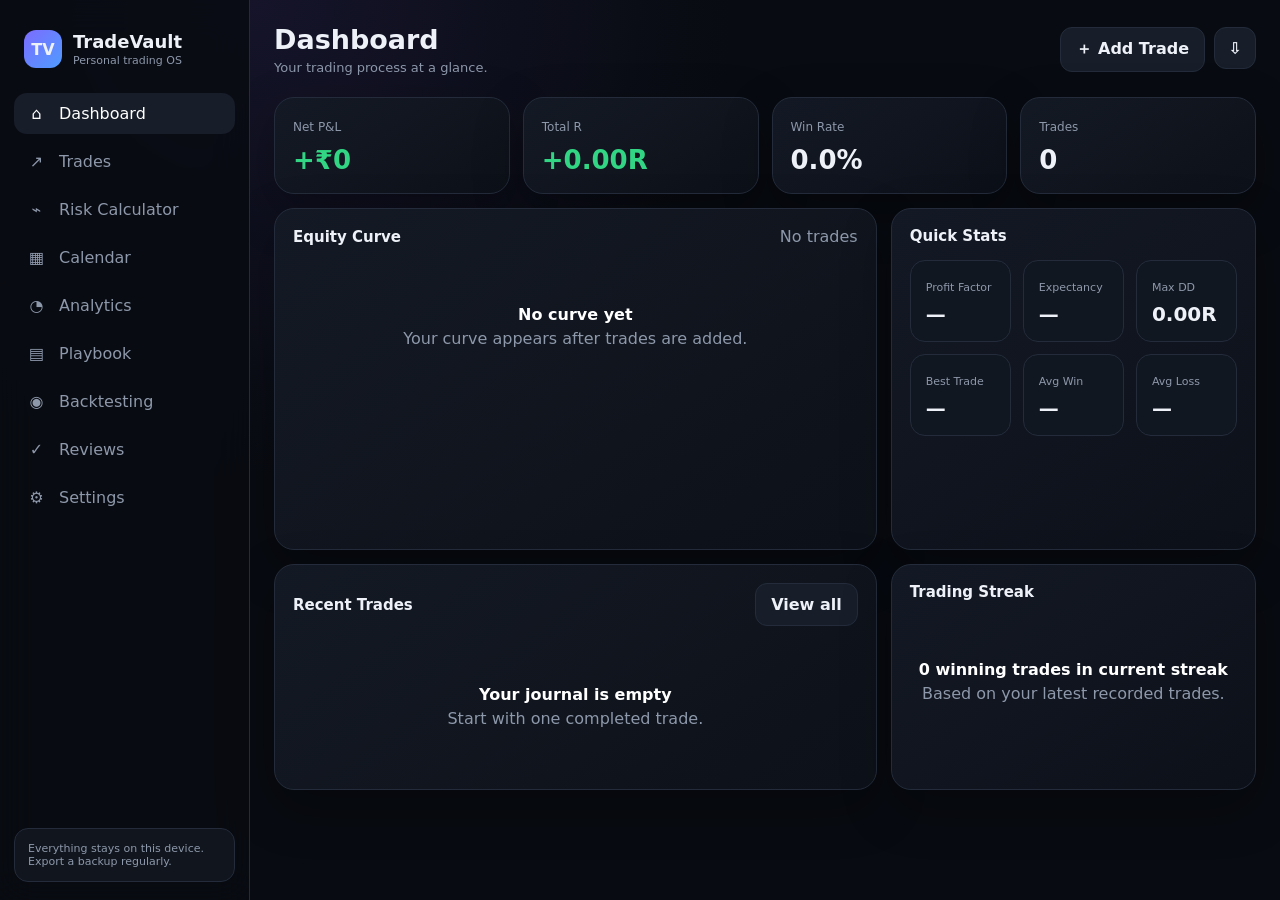
==== commit f944383a: "Update index.html" ====
--- a/index.html
+++ b/index.html
@@ -146,4 +146,4 @@
 
 <div class="modal" id="modal"><div class="modalbox" id="modalbox"></div></div><div class="toast" id="toast"></div>
 <script type="module" src="./js/app.js"></script>
-</body></html>+</body></html>
--- a/css/style.css
+++ b/css/style.css
@@ -0,0 +1,919 @@
+:root {
+    --bg: #080b11;
+    --panel: #10151f;
+    --panel2: #151b27;
+    --line: #242c3b;
+    --text: #eef2f8;
+    --muted: #8d98aa;
+    --accent: #7c6cff;
+    --accent2: #4f9cff;
+    --green: #32d583;
+    --red: #ff5d73;
+    --amber: #f5b942;
+    --shadow: 0 18px 50px rgba(0,0,0,.28);
+    --r: 20px;
+}
+
+* {
+    box-sizing: border-box;
+}
+
+html,
+body {
+    margin: 0;
+    background: radial-gradient(
+        circle at 20% 0%,
+        #15142a 0,
+        #080b11 35%
+    );
+    color: var(--text);
+    font-family: Inter, system-ui, -apple-system, Segoe UI, sans-serif;
+}
+
+button,
+input,
+select,
+textarea {
+    font: inherit;
+}
+
+button {
+    border: 0;
+    color: inherit;
+    cursor: pointer;
+}
+
+.app {
+    min-height: 100vh;
+}
+
+.shell {
+    display: flex;
+    min-height: 100vh;
+}
+
+.side {
+    width: 250px;
+    padding: 22px 14px;
+    border-right: 1px solid var(--line);
+    background: rgba(9,12,18,.82);
+    backdrop-filter: blur(18px);
+    position: fixed;
+    inset: 0 auto 0 0;
+    z-index: 20;
+}
+
+.brand {
+    display: flex;
+    align-items: center;
+    gap: 11px;
+    padding: 8px 10px 25px;
+}
+
+.logo {
+    width: 38px;
+    height: 38px;
+    border-radius: 12px;
+    background: linear-gradient(
+        135deg,
+        var(--accent),
+        var(--accent2)
+    );
+    display: grid;
+    place-items: center;
+    font-weight: 900;
+}
+
+.brand b {
+    font-size: 18px;
+}
+
+.brand small {
+    display: block;
+    color: var(--muted);
+    font-size: 11px;
+    margin-top: 2px;
+}
+
+.nav {
+    display: grid;
+    gap: 7px;
+}
+
+.nav button {
+    background: transparent;
+    text-align: left;
+    padding: 11px 12px;
+    border-radius: 13px;
+    color: var(--muted);
+    display: flex;
+    gap: 12px;
+    align-items: center;
+}
+
+.nav button.active,
+.nav button:hover {
+    background: #171d29;
+    color: #fff;
+}
+
+.nav i {
+    font-style: normal;
+    width: 21px;
+    text-align: center;
+}
+
+.side-foot {
+    position: absolute;
+    bottom: 18px;
+    left: 14px;
+    right: 14px;
+    padding: 13px;
+    color: var(--muted);
+    font-size: 11px;
+    background: #10151e;
+    border: 1px solid var(--line);
+    border-radius: 14px;
+}
+
+.main {
+    margin-left: 250px;
+    width: calc(100% - 250px);
+    padding: 24px;
+    max-width: 1450px;
+}
+
+.top {
+    display: flex;
+    align-items: center;
+    justify-content: space-between;
+    gap: 15px;
+    margin-bottom: 22px;
+}
+
+.title h1 {
+    margin: 0;
+    font-size: 27px;
+}
+
+.title p {
+    margin: 5px 0 0;
+    color: var(--muted);
+    font-size: 13px;
+}
+
+.actions {
+    display: flex;
+    gap: 9px;
+}
+
+.btn {
+    padding: 11px 15px;
+    border-radius: 12px;
+    background: #171e2a;
+    border: 1px solid var(--line);
+    font-weight: 700;
+}
+
+.btn.primary {
+    background: linear-gradient(
+        135deg,
+        var(--accent),
+        #596dff
+    );
+    border: 0;
+}
+
+.btn.danger {
+    color: #ff91a0;
+}
+
+.iconbtn {
+    width: 42px;
+    height: 42px;
+    padding: 0;
+    display: grid;
+    place-items: center;
+}
+
+.page {
+    display: none;
+}
+
+.page.active {
+    display: block;
+    animation: fade .18s ease;
+}
+
+@keyframes fade {
+    from {
+        opacity: .4;
+        transform: translateY(4px);
+    }
+
+    to {
+        opacity: 1;
+        transform: none;
+    }
+}
+
+.cards {
+    display: grid;
+    grid-template-columns: repeat(4, 1fr);
+    gap: 13px;
+}
+
+.card {
+    background: linear-gradient(
+        145deg,
+        rgba(20,26,37,.96),
+        rgba(13,17,25,.96)
+    );
+    border: 1px solid var(--line);
+    border-radius: var(--r);
+    padding: 18px;
+    box-shadow: var(--shadow);
+}
+
+.stat small {
+    color: var(--muted);
+    font-size: 12px;
+}
+
+.stat strong {
+    display: block;
+    font-size: 26px;
+    margin-top: 10px;
+}
+
+.green {
+    color: var(--green) !important;
+}
+
+.red {
+    color: var(--red) !important;
+}
+
+.muted {
+    color: var(--muted);
+}
+
+.grid2 {
+    display: grid;
+    grid-template-columns: 1.65fr 1fr;
+    gap: 14px;
+    margin-top: 14px;
+}
+
+.section-head {
+    display: flex;
+    align-items: center;
+    justify-content: space-between;
+    gap: 10px;
+    margin-bottom: 15px;
+}
+
+.section-head h3 {
+    margin: 0;
+    font-size: 15px;
+}
+
+.chart {
+    height: 270px;
+    position: relative;
+}
+
+.chart svg {
+    width: 100%;
+    height: 100%;
+}
+
+.empty {
+    display: grid;
+    place-items: center;
+    min-height: 130px;
+    color: var(--muted);
+    text-align: center;
+}
+
+.empty b {
+    color: #fff;
+    display: block;
+    margin-bottom: 5px;
+}
+
+.trade-list {
+    display: grid;
+    gap: 10px;
+}
+
+.trade {
+    padding: 14px;
+    border: 1px solid var(--line);
+    background: #111722;
+    border-radius: 16px;
+    display: grid;
+    grid-template-columns: 1.2fr 1fr .8fr auto;
+    align-items: center;
+    gap: 10px;
+}
+
+.trade:hover {
+    border-color: #3a465b;
+}
+
+.trade .sym {
+    font-weight: 800;
+}
+
+.trade .meta {
+    font-size: 11px;
+    color: var(--muted);
+    margin-top: 4px;
+}
+
+.pill {
+    font-size: 10px;
+    padding: 5px 8px;
+    border-radius: 999px;
+    background: #1b2331;
+    color: #aab5c8;
+}
+
+.pill.long {
+    color: var(--green);
+}
+
+.pill.short {
+    color: var(--red);
+}
+
+.trade-actions {
+    display: flex;
+    gap: 5px;
+    flex-wrap: wrap;
+}
+
+.trade-actions button {
+    background: #1a202c;
+    border: 1px solid var(--line);
+    border-radius: 9px;
+    padding: 8px;
+    font-size: 12px;
+}
+
+.toolbar {
+    display: flex;
+    gap: 9px;
+    margin-bottom: 13px;
+    flex-wrap: wrap;
+}
+
+.input,
+.select,
+.textarea {
+    width: 100%;
+    background: #0d121a;
+    border: 1px solid var(--line);
+    border-radius: 12px;
+    color: #fff;
+    padding: 12px;
+    outline: none;
+}
+
+.input:focus,
+.select:focus,
+.textarea:focus {
+    border-color: var(--accent);
+}
+
+.toolbar .input {
+    max-width: 300px;
+}
+
+.toolbar .app-select {
+    min-width: 150px;
+}
+
+.form {
+    display: grid;
+    gap: 14px;
+}
+
+.formgrid {
+    display: grid;
+    grid-template-columns: repeat(2, 1fr);
+    gap: 12px;
+}
+
+.field label {
+    display: block;
+    color: var(--muted);
+    font-size: 11px;
+    margin: 0 0 7px;
+}
+
+.textarea {
+    min-height: 100px;
+    resize: vertical;
+}
+
+.modal {
+    position: fixed;
+    inset: 0;
+    background: rgba(0,0,0,.68);
+    backdrop-filter: blur(9px);
+    z-index: 50;
+    display: none;
+    align-items: center;
+    justify-content: center;
+    padding: 10px;
+}
+
+.modal.open {
+    display: flex;
+}
+
+.modalbox {
+    width: min(760px, 100%);
+    max-height: 92vh;
+    overflow: auto;
+    background: #101620;
+    border: 1px solid var(--line);
+    border-radius: 24px;
+    padding: 20px;
+    animation: up .2s ease;
+}
+
+@keyframes up {
+    from {
+        transform: translateY(25px);
+        opacity: 0;
+    }
+
+    to {
+        transform: none;
+        opacity: 1;
+    }
+}
+
+.modal-head {
+    display: flex;
+    justify-content: space-between;
+    align-items: center;
+    margin-bottom: 17px;
+}
+
+.modal-head h2 {
+    margin: 0;
+    font-size: 19px;
+}
+
+.x {
+    background: #1b2230;
+    width: 36px;
+    height: 36px;
+    border-radius: 10px;
+}
+
+.form-actions {
+    display: flex;
+    justify-content: flex-end;
+    gap: 9px;
+    margin-top: 4px;
+}
+
+.form-actions.left {
+    justify-content: flex-start;
+}
+
+.kpis {
+    display: grid;
+    grid-template-columns: repeat(3, 1fr);
+    gap: 12px;
+}
+
+.mini {
+    padding: 15px;
+    border: 1px solid var(--line);
+    border-radius: 15px;
+    background: #111721;
+}
+
+.mini span {
+    color: var(--muted);
+    font-size: 11px;
+}
+
+.mini b {
+    display: block;
+    font-size: 20px;
+    margin-top: 7px;
+}
+
+.result-grid {
+    display: grid;
+    grid-template-columns: repeat(3, 1fr);
+    gap: 12px;
+    margin-top: 16px;
+}
+
+.review-grid {
+    display: grid;
+    grid-template-columns: 1fr 1fr;
+    gap: 14px;
+}
+
+.setup-card {
+    display: flex;
+    justify-content: space-between;
+    gap: 15px;
+    align-items: center;
+}
+
+.setup-card h4 {
+    margin: 0 0 4px;
+}
+
+.progress {
+    height: 7px;
+    background: #202735;
+    border-radius: 99px;
+    overflow: hidden;
+    margin-top: 9px;
+}
+
+.progress i {
+    display: block;
+    height: 100%;
+    background: linear-gradient(
+        90deg,
+        var(--accent),
+        var(--accent2)
+    );
+    border-radius: 99px;
+}
+
+.stack-actions {
+    display: flex;
+    gap: 9px;
+    flex-wrap: wrap;
+}
+
+.review-tabs {
+    display: flex;
+    gap: 7px;
+    margin: 0 0 14px;
+    overflow: auto;
+}
+
+.tab {
+    background: #111722;
+    border: 1px solid var(--line);
+    border-radius: 10px;
+    padding: 9px 13px;
+    color: var(--muted);
+}
+
+.tab.active {
+    background: #20293a;
+    color: #fff;
+    border-color: #3b4760;
+}
+
+
+/* =========================
+   CALENDAR
+   ========================= */
+
+.calendar-head,
+.calendar-grid {
+    display: grid;
+    grid-template-columns: repeat(7, 1fr);
+    gap: 6px;
+}
+
+.calendar-head {
+    margin-bottom: 6px;
+}
+
+.calendar-head span {
+    font-size: 10px;
+    color: var(--muted);
+    text-align: center;
+    padding: 5px;
+}
+
+.cal-cell {
+    min-height: 74px;
+    border: 1px solid var(--line);
+    background: #0f151f;
+    border-radius: 10px;
+    padding: 7px;
+    text-align: left;
+}
+
+.cal-cell.muted-day {
+    opacity: .35;
+}
+
+.cal-cell.today {
+    border-color: var(--accent);
+}
+
+/* 👇 DATE NUMBER CENTER */
+
+.cal-cell .day {
+    font-size: 11px;
+    color: #c8d0dc;
+    display: flex;
+    align-items: center;
+    justify-content: center;
+    width: 100%;
+}
+
+.cal-cell .daypnl {
+    font-size: 11px;
+    font-weight: 800;
+    margin-top: 8px;
+}
+
+.cal-cell .count {
+    font-size: 9px;
+    color: var(--muted);
+}
+
+
+/* =========================
+   CUSTOM SELECT
+   ========================= */
+
+.app-select {
+    position: relative;
+    width: 100%;
+}
+
+.app-select-trigger {
+    width: 100%;
+    min-height: 46px;
+    padding: 12px 42px 12px 13px;
+    border: 1px solid var(--line);
+    border-radius: 12px;
+    background: #0d121a;
+    color: #fff;
+    text-align: left;
+    position: relative;
+}
+
+.app-select-trigger:after {
+    content: '⌄';
+    position: absolute;
+    right: 14px;
+    top: 50%;
+    transform: translateY(-55%);
+    color: #9aa5b7;
+    font-size: 18px;
+}
+
+.app-select.open .app-select-trigger {
+    border-color: var(--accent);
+    box-shadow: 0 0 0 3px rgba(124,108,255,.12);
+}
+
+.app-select-menu {
+    display: none;
+    position: absolute;
+    z-index: 90;
+    left: 0;
+    right: 0;
+    top: calc(100% + 6px);
+    padding: 5px;
+    background: #151c28;
+    border: 1px solid #303a4c;
+    border-radius: 14px;
+    box-shadow: 0 18px 45px #0009;
+    max-height: 230px;
+    overflow: auto;
+}
+
+.app-select.open .app-select-menu {
+    display: block;
+}
+
+.app-option {
+    width: 100%;
+    padding: 12px 13px;
+    background: transparent;
+    border-radius: 10px;
+    text-align: left;
+    color: #dfe5ee;
+    display: flex;
+    justify-content: space-between;
+    align-items: center;
+}
+
+.app-option:hover,
+.app-option.selected {
+    background: #20293a;
+    color: #fff;
+}
+
+.app-option.selected:after {
+    content: '✓';
+    color: #9c91ff;
+    font-weight: 800;
+}
+
+.hidden-select {
+    display: none !important;
+}
+
+
+/* =========================
+   PHOTO GRID
+   ========================= */
+
+.photo-grid {
+    display: grid;
+    grid-template-columns: repeat(2, 1fr);
+    gap: 10px;
+    margin-top: 10px;
+}
+
+.photo-grid img {
+    width: 100%;
+    height: 180px;
+    object-fit: cover;
+    border-radius: 12px;
+    border: 1px solid var(--line);
+}
+
+.toast {
+    position: fixed;
+    right: 20px;
+    bottom: 20px;
+    background: #151c28;
+    border: 1px solid var(--line);
+    box-shadow: var(--shadow);
+    padding: 13px 16px;
+    border-radius: 13px;
+    z-index: 100;
+    transform: translateY(20px);
+    opacity: 0;
+    pointer-events: none;
+    transition: .2s;
+}
+
+.toast.show {
+    transform: none;
+    opacity: 1;
+}
+
+.bottom,
+.fab {
+    display: none;
+}
+
+
+/* =========================
+   MOBILE
+   ========================= */
+
+@media (max-width: 900px) {
+
+    .side {
+        display: none;
+    }
+
+    .main {
+        margin: 0;
+        width: 100%;
+        padding: 16px 14px 92px;
+    }
+
+    .cards {
+        grid-template-columns: repeat(2, 1fr);
+    }
+
+    .grid2 {
+        grid-template-columns: 1fr;
+    }
+
+    .top {
+        margin-bottom: 17px;
+    }
+
+    .title h1 {
+        font-size: 22px;
+    }
+
+    .actions .hide-m {
+        display: none;
+    }
+
+    .bottom {
+        display: flex;
+        position: fixed;
+        bottom: 0;
+        left: 0;
+        right: 0;
+        min-height: 67px;
+        background: rgba(12,16,23,.96);
+        backdrop-filter: blur(20px);
+        border-top: 1px solid var(--line);
+        z-index: 30;
+        padding: 6px 4px calc(6px + env(safe-area-inset-bottom));
+        justify-content: space-around;
+    }
+
+    .bottom button {
+        background: transparent;
+        color: var(--muted);
+        font-size: 9px;
+        display: grid;
+        place-items: center;
+        gap: 2px;
+        min-width: 50px;
+    }
+
+    .bottom button.active {
+        color: #fff;
+    }
+
+    .bottom i {
+        font-style: normal;
+        font-size: 18px;
+    }
+
+    .fab {
+        display: grid;
+        place-items: center;
+        position: fixed;
+        right: 18px;
+        bottom: 82px;
+        width: 55px;
+        height: 55px;
+        border-radius: 18px;
+        background: linear-gradient(
+            135deg,
+            var(--accent),
+            var(--accent2)
+        );
+        font-size: 26px;
+        box-shadow: 0 12px 30px #0008;
+        z-index: 25;
+    }
+
+    .trade {
+        grid-template-columns: 1fr auto;
+    }
+
+    .trade .trade-mid {
+        display: none;
+    }
+
+    .trade-actions {
+        grid-column: 1 / -1;
+    }
+
+    .chart {
+        height: 220px;
+    }
+
+    .formgrid {
+        grid-template-columns: 1fr;
+    }
+
+    .kpis,
+    .result-grid {
+        grid-template-columns: repeat(2, 1fr);
+    }
+
+    .modal {
+        align-items: center;
+        padding: 10px;
+    }
+
+    .modalbox {
+        max-height: calc(100vh - 20px);
+    }
+
+    .photo-grid {
+        grid-template-columns: 1fr;
+    }
+
+    .calendar-grid {
+        gap: 4px;
+    }
+
+    .cal-cell {
+        min-height: 62px;
+        padding: 5px;
+    }
+}
+
+@media (min-width: 901px) {
+    .bottom {
+        display: none;
+    }
+}
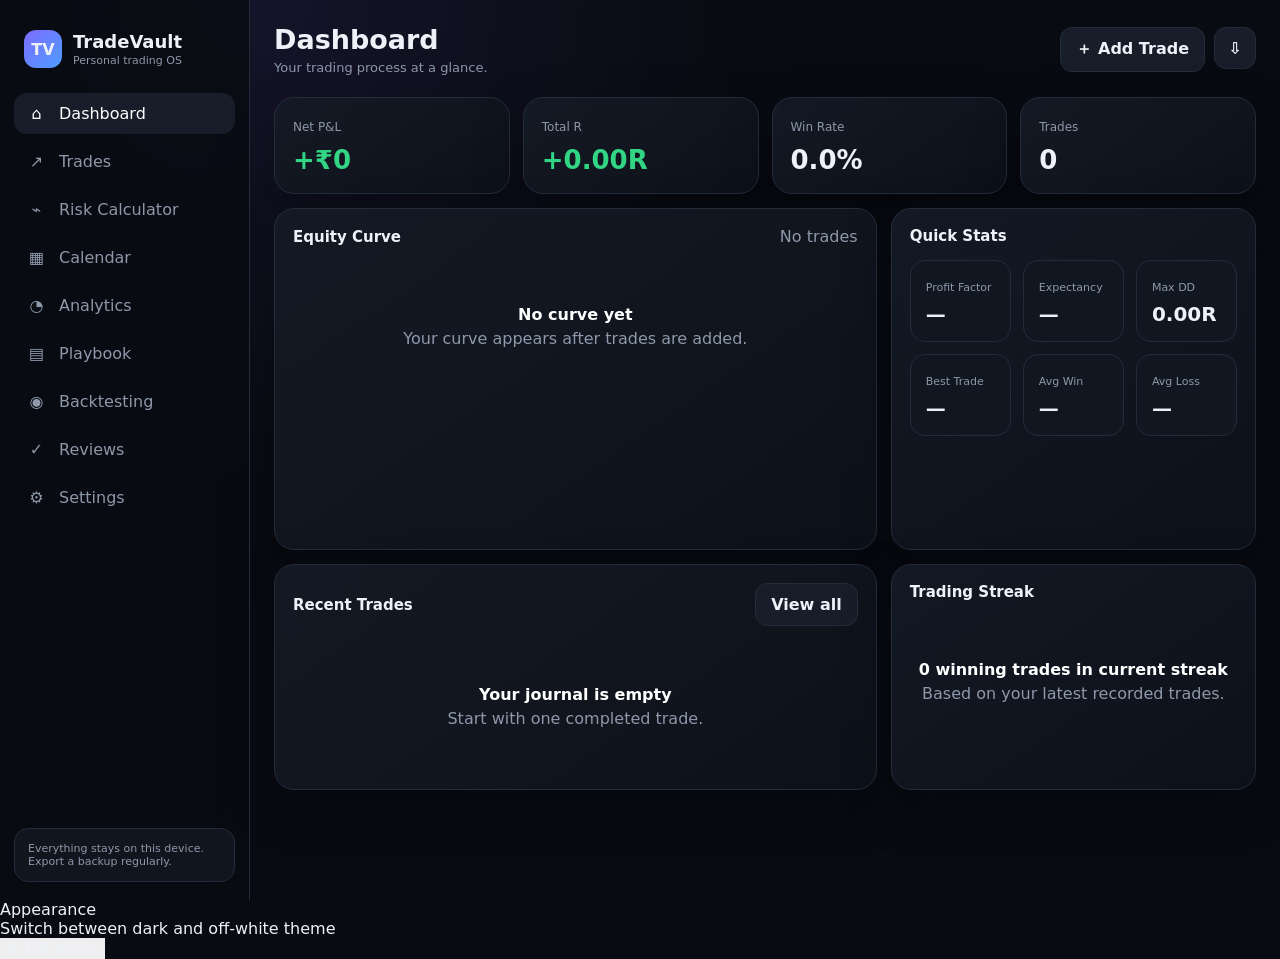
==== commit 21fcefc7: "Add theme toggle settings to index.html" ====
--- a/index.html
+++ b/index.html
@@ -143,7 +143,17 @@
 </section>
 </main></div>
 <nav class="bottom" id="bottomNav"></nav><button class="fab" onclick="openTrade()">＋</button></div>
-
 <div class="modal" id="modal"><div class="modalbox" id="modalbox"></div></div><div class="toast" id="toast"></div>
+  <div class="setting-row">
+  <div>
+    <div class="setting-title">Appearance</div>
+    <div class="setting-subtitle">Switch between dark and off-white theme</div>
+  </div>
+  <button id="themeToggle" class="theme-toggle" type="button">
+    <span id="themeIcon">☀️</span>
+    <span id="themeText">Off-white</span>
+  </button>
+</div>
 <script type="module" src="./js/app.js"></script>
-</body></html>
+</body>
+</html>
--- a/css/style.css
+++ b/css/style.css
@@ -1,919 +1,4 @@
-:root {
-    --bg: #080b11;
-    --panel: #10151f;
-    --panel2: #151b27;
-    --line: #242c3b;
-    --text: #eef2f8;
-    --muted: #8d98aa;
-    --accent: #7c6cff;
-    --accent2: #4f9cff;
-    --green: #32d583;
-    --red: #ff5d73;
-    --amber: #f5b942;
-    --shadow: 0 18px 50px rgba(0,0,0,.28);
-    --r: 20px;
-}
-
-* {
-    box-sizing: border-box;
-}
-
-html,
-body {
-    margin: 0;
-    background: radial-gradient(
-        circle at 20% 0%,
-        #15142a 0,
-        #080b11 35%
-    );
-    color: var(--text);
-    font-family: Inter, system-ui, -apple-system, Segoe UI, sans-serif;
-}
-
-button,
-input,
-select,
-textarea {
-    font: inherit;
-}
-
-button {
-    border: 0;
-    color: inherit;
-    cursor: pointer;
-}
-
-.app {
-    min-height: 100vh;
-}
-
-.shell {
-    display: flex;
-    min-height: 100vh;
-}
-
-.side {
-    width: 250px;
-    padding: 22px 14px;
-    border-right: 1px solid var(--line);
-    background: rgba(9,12,18,.82);
-    backdrop-filter: blur(18px);
-    position: fixed;
-    inset: 0 auto 0 0;
-    z-index: 20;
-}
-
-.brand {
-    display: flex;
-    align-items: center;
-    gap: 11px;
-    padding: 8px 10px 25px;
-}
-
-.logo {
-    width: 38px;
-    height: 38px;
-    border-radius: 12px;
-    background: linear-gradient(
-        135deg,
-        var(--accent),
-        var(--accent2)
-    );
-    display: grid;
-    place-items: center;
-    font-weight: 900;
-}
-
-.brand b {
-    font-size: 18px;
-}
-
-.brand small {
-    display: block;
-    color: var(--muted);
-    font-size: 11px;
-    margin-top: 2px;
-}
-
-.nav {
-    display: grid;
-    gap: 7px;
-}
-
-.nav button {
-    background: transparent;
-    text-align: left;
-    padding: 11px 12px;
-    border-radius: 13px;
-    color: var(--muted);
-    display: flex;
-    gap: 12px;
-    align-items: center;
-}
-
-.nav button.active,
-.nav button:hover {
-    background: #171d29;
-    color: #fff;
-}
-
-.nav i {
-    font-style: normal;
-    width: 21px;
-    text-align: center;
-}
-
-.side-foot {
-    position: absolute;
-    bottom: 18px;
-    left: 14px;
-    right: 14px;
-    padding: 13px;
-    color: var(--muted);
-    font-size: 11px;
-    background: #10151e;
-    border: 1px solid var(--line);
-    border-radius: 14px;
-}
-
-.main {
-    margin-left: 250px;
-    width: calc(100% - 250px);
-    padding: 24px;
-    max-width: 1450px;
-}
-
-.top {
-    display: flex;
-    align-items: center;
-    justify-content: space-between;
-    gap: 15px;
-    margin-bottom: 22px;
-}
-
-.title h1 {
-    margin: 0;
-    font-size: 27px;
-}
-
-.title p {
-    margin: 5px 0 0;
-    color: var(--muted);
-    font-size: 13px;
-}
-
-.actions {
-    display: flex;
-    gap: 9px;
-}
-
-.btn {
-    padding: 11px 15px;
-    border-radius: 12px;
-    background: #171e2a;
-    border: 1px solid var(--line);
-    font-weight: 700;
-}
-
-.btn.primary {
-    background: linear-gradient(
-        135deg,
-        var(--accent),
-        #596dff
-    );
-    border: 0;
-}
-
-.btn.danger {
-    color: #ff91a0;
-}
-
-.iconbtn {
-    width: 42px;
-    height: 42px;
-    padding: 0;
-    display: grid;
-    place-items: center;
-}
-
-.page {
-    display: none;
-}
-
-.page.active {
-    display: block;
-    animation: fade .18s ease;
-}
-
-@keyframes fade {
-    from {
-        opacity: .4;
-        transform: translateY(4px);
-    }
-
-    to {
-        opacity: 1;
-        transform: none;
-    }
-}
-
-.cards {
-    display: grid;
-    grid-template-columns: repeat(4, 1fr);
-    gap: 13px;
-}
-
-.card {
-    background: linear-gradient(
-        145deg,
-        rgba(20,26,37,.96),
-        rgba(13,17,25,.96)
-    );
-    border: 1px solid var(--line);
-    border-radius: var(--r);
-    padding: 18px;
-    box-shadow: var(--shadow);
-}
-
-.stat small {
-    color: var(--muted);
-    font-size: 12px;
-}
-
-.stat strong {
-    display: block;
-    font-size: 26px;
-    margin-top: 10px;
-}
-
-.green {
-    color: var(--green) !important;
-}
-
-.red {
-    color: var(--red) !important;
-}
-
-.muted {
-    color: var(--muted);
-}
-
-.grid2 {
-    display: grid;
-    grid-template-columns: 1.65fr 1fr;
-    gap: 14px;
-    margin-top: 14px;
-}
-
-.section-head {
-    display: flex;
-    align-items: center;
-    justify-content: space-between;
-    gap: 10px;
-    margin-bottom: 15px;
-}
-
-.section-head h3 {
-    margin: 0;
-    font-size: 15px;
-}
-
-.chart {
-    height: 270px;
-    position: relative;
-}
-
-.chart svg {
-    width: 100%;
-    height: 100%;
-}
-
-.empty {
-    display: grid;
-    place-items: center;
-    min-height: 130px;
-    color: var(--muted);
-    text-align: center;
-}
-
-.empty b {
-    color: #fff;
-    display: block;
-    margin-bottom: 5px;
-}
-
-.trade-list {
-    display: grid;
-    gap: 10px;
-}
-
-.trade {
-    padding: 14px;
-    border: 1px solid var(--line);
-    background: #111722;
-    border-radius: 16px;
-    display: grid;
-    grid-template-columns: 1.2fr 1fr .8fr auto;
-    align-items: center;
-    gap: 10px;
-}
-
-.trade:hover {
-    border-color: #3a465b;
-}
-
-.trade .sym {
-    font-weight: 800;
-}
-
-.trade .meta {
-    font-size: 11px;
-    color: var(--muted);
-    margin-top: 4px;
-}
-
-.pill {
-    font-size: 10px;
-    padding: 5px 8px;
-    border-radius: 999px;
-    background: #1b2331;
-    color: #aab5c8;
-}
-
-.pill.long {
-    color: var(--green);
-}
-
-.pill.short {
-    color: var(--red);
-}
-
-.trade-actions {
-    display: flex;
-    gap: 5px;
-    flex-wrap: wrap;
-}
-
-.trade-actions button {
-    background: #1a202c;
-    border: 1px solid var(--line);
-    border-radius: 9px;
-    padding: 8px;
-    font-size: 12px;
-}
-
-.toolbar {
-    display: flex;
-    gap: 9px;
-    margin-bottom: 13px;
-    flex-wrap: wrap;
-}
-
-.input,
-.select,
-.textarea {
-    width: 100%;
-    background: #0d121a;
-    border: 1px solid var(--line);
-    border-radius: 12px;
-    color: #fff;
-    padding: 12px;
-    outline: none;
-}
-
-.input:focus,
-.select:focus,
-.textarea:focus {
-    border-color: var(--accent);
-}
-
-.toolbar .input {
-    max-width: 300px;
-}
-
-.toolbar .app-select {
-    min-width: 150px;
-}
-
-.form {
-    display: grid;
-    gap: 14px;
-}
-
-.formgrid {
-    display: grid;
-    grid-template-columns: repeat(2, 1fr);
-    gap: 12px;
-}
-
-.field label {
-    display: block;
-    color: var(--muted);
-    font-size: 11px;
-    margin: 0 0 7px;
-}
-
-.textarea {
-    min-height: 100px;
-    resize: vertical;
-}
-
-.modal {
-    position: fixed;
-    inset: 0;
-    background: rgba(0,0,0,.68);
-    backdrop-filter: blur(9px);
-    z-index: 50;
-    display: none;
-    align-items: center;
-    justify-content: center;
-    padding: 10px;
-}
-
-.modal.open {
-    display: flex;
-}
-
-.modalbox {
-    width: min(760px, 100%);
-    max-height: 92vh;
-    overflow: auto;
-    background: #101620;
-    border: 1px solid var(--line);
-    border-radius: 24px;
-    padding: 20px;
-    animation: up .2s ease;
-}
-
-@keyframes up {
-    from {
-        transform: translateY(25px);
-        opacity: 0;
-    }
-
-    to {
-        transform: none;
-        opacity: 1;
-    }
-}
-
-.modal-head {
-    display: flex;
-    justify-content: space-between;
-    align-items: center;
-    margin-bottom: 17px;
-}
-
-.modal-head h2 {
-    margin: 0;
-    font-size: 19px;
-}
-
-.x {
-    background: #1b2230;
-    width: 36px;
-    height: 36px;
-    border-radius: 10px;
-}
-
-.form-actions {
-    display: flex;
-    justify-content: flex-end;
-    gap: 9px;
-    margin-top: 4px;
-}
-
-.form-actions.left {
-    justify-content: flex-start;
-}
-
-.kpis {
-    display: grid;
-    grid-template-columns: repeat(3, 1fr);
-    gap: 12px;
-}
-
-.mini {
-    padding: 15px;
-    border: 1px solid var(--line);
-    border-radius: 15px;
-    background: #111721;
-}
-
-.mini span {
-    color: var(--muted);
-    font-size: 11px;
-}
-
-.mini b {
-    display: block;
-    font-size: 20px;
-    margin-top: 7px;
-}
-
-.result-grid {
-    display: grid;
-    grid-template-columns: repeat(3, 1fr);
-    gap: 12px;
-    margin-top: 16px;
-}
-
-.review-grid {
-    display: grid;
-    grid-template-columns: 1fr 1fr;
-    gap: 14px;
-}
-
-.setup-card {
-    display: flex;
-    justify-content: space-between;
-    gap: 15px;
-    align-items: center;
-}
-
-.setup-card h4 {
-    margin: 0 0 4px;
-}
-
-.progress {
-    height: 7px;
-    background: #202735;
-    border-radius: 99px;
-    overflow: hidden;
-    margin-top: 9px;
-}
-
-.progress i {
-    display: block;
-    height: 100%;
-    background: linear-gradient(
-        90deg,
-        var(--accent),
-        var(--accent2)
-    );
-    border-radius: 99px;
-}
-
-.stack-actions {
-    display: flex;
-    gap: 9px;
-    flex-wrap: wrap;
-}
-
-.review-tabs {
-    display: flex;
-    gap: 7px;
-    margin: 0 0 14px;
-    overflow: auto;
-}
-
-.tab {
-    background: #111722;
-    border: 1px solid var(--line);
-    border-radius: 10px;
-    padding: 9px 13px;
-    color: var(--muted);
-}
-
-.tab.active {
-    background: #20293a;
-    color: #fff;
-    border-color: #3b4760;
-}
-
-
-/* =========================
-   CALENDAR
-   ========================= */
-
-.calendar-head,
-.calendar-grid {
-    display: grid;
-    grid-template-columns: repeat(7, 1fr);
-    gap: 6px;
-}
-
-.calendar-head {
-    margin-bottom: 6px;
-}
-
-.calendar-head span {
-    font-size: 10px;
-    color: var(--muted);
-    text-align: center;
-    padding: 5px;
-}
-
-.cal-cell {
-    min-height: 74px;
-    border: 1px solid var(--line);
-    background: #0f151f;
-    border-radius: 10px;
-    padding: 7px;
-    text-align: left;
-}
-
-.cal-cell.muted-day {
-    opacity: .35;
-}
-
-.cal-cell.today {
-    border-color: var(--accent);
-}
-
-/* 👇 DATE NUMBER CENTER */
-
-.cal-cell .day {
-    font-size: 11px;
-    color: #c8d0dc;
-    display: flex;
-    align-items: center;
-    justify-content: center;
-    width: 100%;
-}
-
-.cal-cell .daypnl {
-    font-size: 11px;
-    font-weight: 800;
-    margin-top: 8px;
-}
-
-.cal-cell .count {
-    font-size: 9px;
-    color: var(--muted);
-}
-
-
-/* =========================
-   CUSTOM SELECT
-   ========================= */
-
-.app-select {
-    position: relative;
-    width: 100%;
-}
-
-.app-select-trigger {
-    width: 100%;
-    min-height: 46px;
-    padding: 12px 42px 12px 13px;
-    border: 1px solid var(--line);
-    border-radius: 12px;
-    background: #0d121a;
-    color: #fff;
-    text-align: left;
-    position: relative;
-}
-
-.app-select-trigger:after {
-    content: '⌄';
-    position: absolute;
-    right: 14px;
-    top: 50%;
-    transform: translateY(-55%);
-    color: #9aa5b7;
-    font-size: 18px;
-}
-
-.app-select.open .app-select-trigger {
-    border-color: var(--accent);
-    box-shadow: 0 0 0 3px rgba(124,108,255,.12);
-}
-
-.app-select-menu {
-    display: none;
-    position: absolute;
-    z-index: 90;
-    left: 0;
-    right: 0;
-    top: calc(100% + 6px);
-    padding: 5px;
-    background: #151c28;
-    border: 1px solid #303a4c;
-    border-radius: 14px;
-    box-shadow: 0 18px 45px #0009;
-    max-height: 230px;
-    overflow: auto;
-}
-
-.app-select.open .app-select-menu {
-    display: block;
-}
-
-.app-option {
-    width: 100%;
-    padding: 12px 13px;
-    background: transparent;
-    border-radius: 10px;
-    text-align: left;
-    color: #dfe5ee;
-    display: flex;
-    justify-content: space-between;
-    align-items: center;
-}
-
-.app-option:hover,
-.app-option.selected {
-    background: #20293a;
-    color: #fff;
-}
-
-.app-option.selected:after {
-    content: '✓';
-    color: #9c91ff;
-    font-weight: 800;
-}
-
-.hidden-select {
-    display: none !important;
-}
-
-
-/* =========================
-   PHOTO GRID
-   ========================= */
-
-.photo-grid {
-    display: grid;
-    grid-template-columns: repeat(2, 1fr);
-    gap: 10px;
-    margin-top: 10px;
-}
-
-.photo-grid img {
-    width: 100%;
-    height: 180px;
-    object-fit: cover;
-    border-radius: 12px;
-    border: 1px solid var(--line);
-}
-
-.toast {
-    position: fixed;
-    right: 20px;
-    bottom: 20px;
-    background: #151c28;
-    border: 1px solid var(--line);
-    box-shadow: var(--shadow);
-    padding: 13px 16px;
-    border-radius: 13px;
-    z-index: 100;
-    transform: translateY(20px);
-    opacity: 0;
-    pointer-events: none;
-    transition: .2s;
-}
-
-.toast.show {
-    transform: none;
-    opacity: 1;
-}
-
-.bottom,
-.fab {
-    display: none;
-}
-
-
-/* =========================
-   MOBILE
-   ========================= */
-
-@media (max-width: 900px) {
-
-    .side {
-        display: none;
-    }
-
-    .main {
-        margin: 0;
-        width: 100%;
-        padding: 16px 14px 92px;
-    }
-
-    .cards {
-        grid-template-columns: repeat(2, 1fr);
-    }
-
-    .grid2 {
-        grid-template-columns: 1fr;
-    }
-
-    .top {
-        margin-bottom: 17px;
-    }
-
-    .title h1 {
-        font-size: 22px;
-    }
-
-    .actions .hide-m {
-        display: none;
-    }
-
-    .bottom {
-        display: flex;
-        position: fixed;
-        bottom: 0;
-        left: 0;
-        right: 0;
-        min-height: 67px;
-        background: rgba(12,16,23,.96);
-        backdrop-filter: blur(20px);
-        border-top: 1px solid var(--line);
-        z-index: 30;
-        padding: 6px 4px calc(6px + env(safe-area-inset-bottom));
-        justify-content: space-around;
-    }
-
-    .bottom button {
-        background: transparent;
-        color: var(--muted);
-        font-size: 9px;
-        display: grid;
-        place-items: center;
-        gap: 2px;
-        min-width: 50px;
-    }
-
-    .bottom button.active {
-        color: #fff;
-    }
-
-    .bottom i {
-        font-style: normal;
-        font-size: 18px;
-    }
-
-    .fab {
-        display: grid;
-        place-items: center;
-        position: fixed;
-        right: 18px;
-        bottom: 82px;
-        width: 55px;
-        height: 55px;
-        border-radius: 18px;
-        background: linear-gradient(
-            135deg,
-            var(--accent),
-            var(--accent2)
-        );
-        font-size: 26px;
-        box-shadow: 0 12px 30px #0008;
-        z-index: 25;
-    }
-
-    .trade {
-        grid-template-columns: 1fr auto;
-    }
-
-    .trade .trade-mid {
-        display: none;
-    }
-
-    .trade-actions {
-        grid-column: 1 / -1;
-    }
-
-    .chart {
-        height: 220px;
-    }
-
-    .formgrid {
-        grid-template-columns: 1fr;
-    }
-
-    .kpis,
-    .result-grid {
-        grid-template-columns: repeat(2, 1fr);
-    }
-
-    .modal {
-        align-items: center;
-        padding: 10px;
-    }
-
-    .modalbox {
-        max-height: calc(100vh - 20px);
-    }
-
-    .photo-grid {
-        grid-template-columns: 1fr;
-    }
-
-    .calendar-grid {
-        gap: 4px;
-    }
-
-    .cal-cell {
-        min-height: 62px;
-        padding: 5px;
-    }
-}
-
-@media (min-width: 901px) {
-    .bottom {
-        display: none;
-    }
-}
+:root{--bg:#080b11;--panel:#10151f;--panel2:#151b27;--line:#242c3b;--text:#eef2f8;--muted:#8d98aa;--accent:#7c6cff;--accent2:#4f9cff;--green:#32d583;--red:#ff5d73;--amber:#f5b942;--shadow:0 18px 50px rgba(0,0,0,.28);--r:20px}
+*{box-sizing:border-box}html,body{margin:0;background:radial-gradient(circle at 20% 0%,#15142a 0,#080b11 35%);color:var(--text);font-family:Inter,system-ui,-apple-system,Segoe UI,sans-serif}button,input,select,textarea{font:inherit}button{border:0;color:inherit;cursor:pointer}.app{min-height:100vh}.shell{display:flex;min-height:100vh}.side{width:250px;padding:22px 14px;border-right:1px solid var(--line);background:rgba(9,12,18,.82);backdrop-filter:blur(18px);position:fixed;inset:0 auto 0 0;z-index:20}.brand{display:flex;align-items:center;gap:11px;padding:8px 10px 25px}.logo{width:38px;height:38px;border-radius:12px;background:linear-gradient(135deg,var(--accent),var(--accent2));display:grid;place-items:center;font-weight:900}.brand b{font-size:18px}.brand small{display:block;color:var(--muted);font-size:11px;margin-top:2px}.nav{display:grid;gap:7px}.nav button{background:transparent;text-align:left;padding:11px 12px;border-radius:13px;color:var(--muted);display:flex;gap:12px;align-items:center}.nav button.active,.nav button:hover{background:#171d29;color:#fff}.nav i{font-style:normal;width:21px;text-align:center}.side-foot{position:absolute;bottom:18px;left:14px;right:14px;padding:13px;color:var(--muted);font-size:11px;background:#10151e;border:1px solid var(--line);border-radius:14px}.main{margin-left:250px;width:calc(100% - 250px);padding:24px;max-width:1450px}.top{display:flex;align-items:center;justify-content:space-between;gap:15px;margin-bottom:22px}.title h1{margin:0;font-size:27px}.title p{margin:5px 0 0;color:var(--muted);font-size:13px}.actions{display:flex;gap:9px}.btn{padding:11px 15px;border-radius:12px;background:#171e2a;border:1px solid var(--line);font-weight:700}.btn.primary{background:linear-gradient(135deg,var(--accent),#596dff);border:0}.btn.danger{color:#ff91a0}.iconbtn{width:42px;height:42px;padding:0;display:grid;place-items:center}.page{display:none}.page.active{display:block;animation:fade .18s ease}@keyframes fade{from{opacity:.4;transform:translateY(4px)}to{opacity:1;transform:none}}.cards{display:grid;grid-template-columns:repeat(4,1fr);gap:13px}.card{background:linear-gradient(145deg,rgba(20,26,37,.96),rgba(13,17,25,.96));border:1px solid var(--line);border-radius:var(--r);padding:18px;box-shadow:var(--shadow)}.stat small{color:var(--muted);font-size:12px}.stat strong{display:block;font-size:26px;margin-top:10px}.green{color:var(--green)!important}.red{color:var(--red)!important}.muted{color:var(--muted)}.grid2{display:grid;grid-template-columns:1.65fr 1fr;gap:14px;margin-top:14px}.section-head{display:flex;align-items:center;justify-content:space-between;gap:10px;margin-bottom:15px}.section-head h3{margin:0;font-size:15px}.chart{height:270px;position:relative}.chart svg{width:100%;height:100%}.empty{display:grid;place-items:center;min-height:130px;color:var(--muted);text-align:center}.empty b{color:#fff;display:block;margin-bottom:5px}.trade-list{display:grid;gap:10px}.trade{padding:14px;border:1px solid var(--line);background:#111722;border-radius:16px;display:grid;grid-template-columns:1.2fr 1fr .8fr auto;align-items:center;gap:10px}.trade:hover{border-color:#3a465b}.trade .sym{font-weight:800}.trade .meta{font-size:11px;color:var(--muted);margin-top:4px}.pill{font-size:10px;padding:5px 8px;border-radius:999px;background:#1b2331;color:#aab5c8}.pill.long{color:var(--green)}.pill.short{color:var(--red)}.trade-actions{display:flex;gap:5px;flex-wrap:wrap}.trade-actions button{background:#1a202c;border:1px solid var(--line);border-radius:9px;padding:8px;font-size:12px}.toolbar{display:flex;gap:9px;margin-bottom:13px;flex-wrap:wrap}.input,.select,.textarea{width:100%;background:#0d121a;border:1px solid var(--line);border-radius:12px;color:#fff;padding:12px;outline:none}.input:focus,.select:focus,.textarea:focus{border-color:var(--accent)}.toolbar .input{max-width:300px}.toolbar .app-select{min-width:150px}.form{display:grid;gap:14px}.formgrid{display:grid;grid-template-columns:repeat(2,1fr);gap:12px}.field label{display:block;color:var(--muted);font-size:11px;margin:0 0 7px}.textarea{min-height:100px;resize:vertical}.modal{position:fixed;inset:0;background:rgba(0,0,0,.68);backdrop-filter:blur(9px);z-index:50;display:none;align-items:center;justify-content:center;padding:10px}.modal.open{display:flex}.modalbox{width:min(760px,100%);max-height:92vh;overflow:auto;background:#101620;border:1px solid var(--line);border-radius:24px;padding:20px;animation:up .2s ease}@keyframes up{from{transform:translateY(25px);opacity:0}to{transform:none;opacity:1}}.modal-head{display:flex;justify-content:space-between;align-items:center;margin-bottom:17px}.modal-head h2{margin:0;font-size:19px}.x{background:#1b2230;width:36px;height:36px;border-radius:10px}.form-actions{display:flex;justify-content:flex-end;gap:9px;margin-top:4px}.form-actions.left{justify-content:flex-start}.kpis{display:grid;grid-template-columns:repeat(3,1fr);gap:12px}.mini{padding:15px;border:1px solid var(--line);border-radius:15px;background:#111721}.mini span{color:var(--muted);font-size:11px}.mini b{display:block;font-size:20px;margin-top:7px}.result-grid{display:grid;grid-template-columns:repeat(3,1fr);gap:12px;margin-top:16px}.review-grid{display:grid;grid-template-columns:1fr 1fr;gap:14px}.setup-card{display:flex;justify-content:space-between;gap:15px;align-items:center}.setup-card h4{margin:0 0 4px}.progress{height:7px;background:#202735;border-radius:99px;overflow:hidden;margin-top:9px}.progress i{display:block;height:100%;background:linear-gradient(90deg,var(--accent),var(--accent2));border-radius:99px}.stack-actions{display:flex;gap:9px;flex-wrap:wrap}.review-tabs{display:flex;gap:7px;margin:0 0 14px;overflow:auto}.tab{background:#111722;border:1px solid var(--line);border-radius:10px;padding:9px 13px;color:var(--muted)}.tab.active{background:#20293a;color:#fff;border-color:#3b4760}.calendar-head,.calendar-grid{display:grid;grid-template-columns:repeat(7,1fr);gap:6px}.calendar-head{margin-bottom:6px}.calendar-head span{font-size:10px;color:var(--muted);text-align:center;padding:5px}.cal-cell{min-height:74px;border:1px solid var(--line);background:#0f151f;border-radius:10px;padding:7px;text-align:center}.cal-cell.muted-day{opacity:.35}.cal-cell.today{border-color:var(--accent)}.cal-cell .day{font-size:11px;color:#c8d0dc;display:flex;align-items:center;justify-content:center;width:100%;min-height:18px}.cal-cell .daypnl{font-size:11px;font-weight:800;margin-top:8px}.cal-cell .count{font-size:9px;color:var(--muted)}.app-select{position:relative;width:100%}.app-select-trigger{width:100%;min-height:46px;padding:12px 42px 12px 13px;border:1px solid var(--line);border-radius:12px;background:#0d121a;color:#fff;text-align:left;position:relative}.app-select-trigger:after{content:'⌄';position:absolute;right:14px;top:50%;transform:translateY(-55%);color:#9aa5b7;font-size:18px}.app-select.open .app-select-trigger{border-color:var(--accent);box-shadow:0 0 0 3px rgba(124,108,255,.12)}.app-select-menu{display:none;position:absolute;z-index:90;left:0;right:0;top:calc(100% + 6px);padding:5px;background:#151c28;border:1px solid #303a4c;border-radius:14px;box-shadow:0 18px 45px #0009;max-height:230px;overflow:auto}.app-select.open .app-select-menu{display:block}.app-option{width:100%;padding:12px 13px;background:transparent;border-radius:10px;text-align:left;color:#dfe5ee;display:flex;justify-content:space-between;align-items:center}.app-option:hover,.app-option.selected{background:#20293a;color:#fff}.app-option.selected:after{content:'✓';color:#9c91ff;font-weight:800}.hidden-select{display:none!important}.photo-grid{display:grid;grid-template-columns:repeat(2,1fr);gap:10px;margin-top:10px}.photo-grid img{width:100%;height:180px;object-fit:cover;border-radius:12px;border:1px solid var(--line)}.toast{position:fixed;right:20px;bottom:20px;background:#151c28;border:1px solid var(--line);box-shadow:var(--shadow);padding:13px 16px;border-radius:13px;z-index:100;transform:translateY(20px);opacity:0;pointer-events:none;transition:.2s}.toast.show{transform:none;opacity:1}.bottom,.fab{display:none}
+@media(max-width:900px){.side{display:none}.main{margin:0;width:100%;padding:16px 14px 92px}.cards{grid-template-columns:repeat(2,1fr)}.grid2{grid-template-columns:1fr}.top{margin-bottom:17px}.title h1{font-size:22px}.actions .hide-m{display:none}.bottom{display:flex;position:fixed;bottom:0;left:0;right:0;min-height:67px;background:rgba(12,16,23,.96);backdrop-filter:blur(20px);border-top:1px solid var(--line);z-index:30;padding:6px 4px calc(6px + env(safe-area-inset-bottom));justify-content:space-around}.bottom button{background:transparent;color:var(--muted);font-size:9px;display:grid;place-items:center;gap:2px;min-width:50px}.bottom button.active{color:#fff}.bottom i{font-style:normal;font-size:18px}.fab{display:grid;place-items:center;position:fixed;right:18px;bottom:82px;width:55px;height:55px;border-radius:18px;background:linear-gradient(135deg,var(--accent),var(--accent2));font-size:26px;box-shadow:0 12px 30px #0008;z-index:25}.trade{grid-template-columns:1fr auto}.trade .trade-mid{display:none}.trade-actions{grid-column:1/-1}.chart{height:220px}.formgrid{grid-template-columns:1fr}.kpis,.result-grid{grid-template-columns:repeat(2,1fr)}.modal{align-items:center;padding:10px}.modalbox{max-height:calc(100vh - 20px)}.photo-grid{grid-template-columns:1fr}.calendar-grid{gap:4px}.cal-cell{min-height:62px;padding:5px}}
+@media(min-width:901px){.bottom{display:none}}
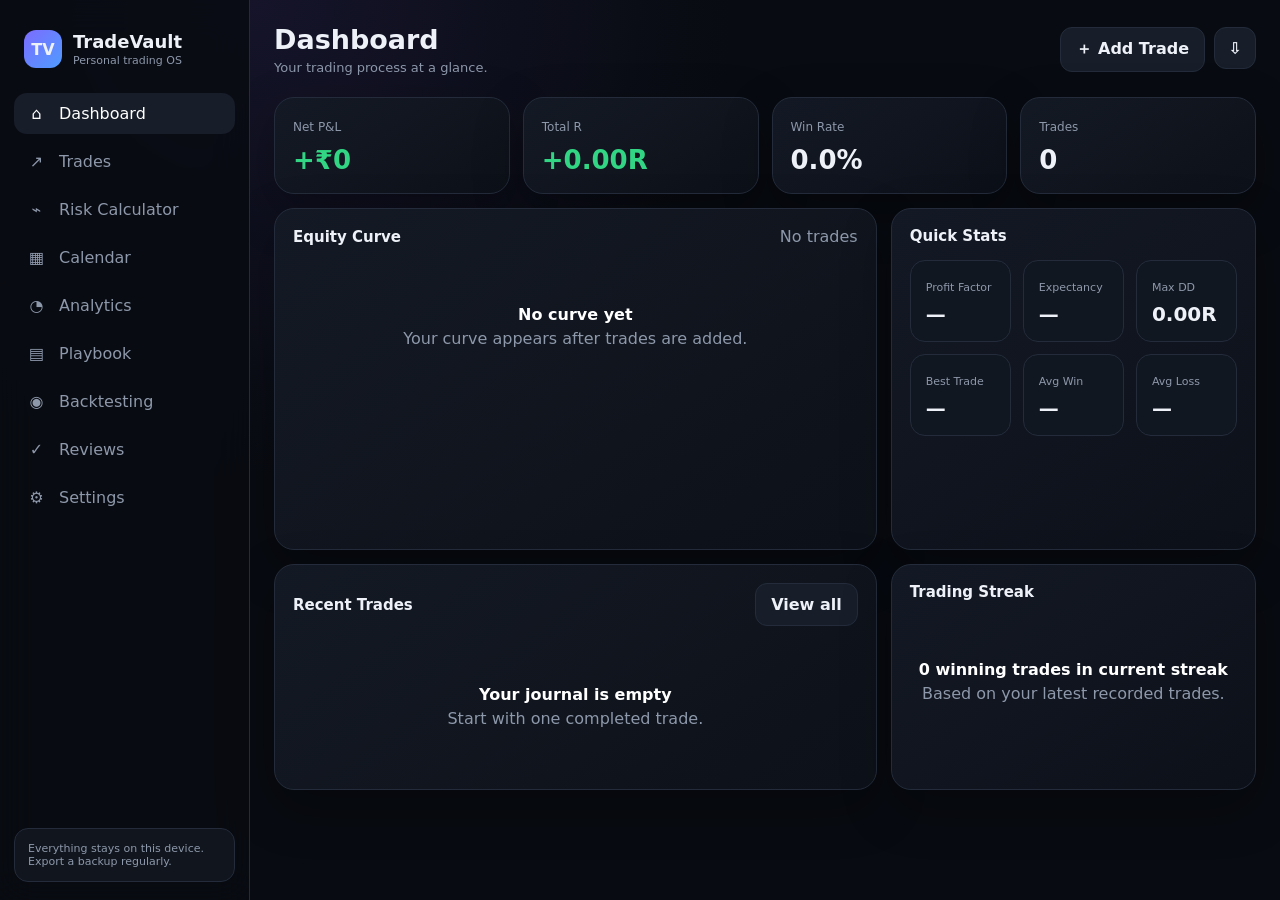
==== commit 5046adad: "Update print statement from 'Hello' to 'Goodbye'" ====
--- a/index.html
+++ b/index.html
@@ -3,157 +3,1219 @@
 <head>
 <meta charset="utf-8">
 <meta name="viewport" content="width=device-width,initial-scale=1,viewport-fit=cover">
+
 <title>TradeVault</title>
+
 <link rel="manifest" href="./manifest.json">
+
 <meta name="theme-color" content="#0b0e14">
 <meta name="mobile-web-app-capable" content="yes">
 <meta name="apple-mobile-web-app-capable" content="yes">
 <meta name="apple-mobile-web-app-status-bar-style" content="black-translucent">
+
 <link rel="stylesheet" href="./css/style.css">
 </head>
+
 <body>
-<div class="app"><div class="shell">
+
+<div class="app">
+<div class="shell">
+
+<!-- =========================
+     SIDEBAR
+========================= -->
+
 <aside class="side">
-  <div class="brand"><div class="logo">TV</div><div><b>TradeVault</b><small>Personal trading OS</small></div></div>
+
+  <div class="brand">
+    <div class="logo">TV</div>
+
+    <div>
+      <b>TradeVault</b>
+      <small>Personal trading OS</small>
+    </div>
+  </div>
+
   <nav class="nav" id="sideNav">
-    <button data-page="home" class="active"><i>⌂</i>Dashboard</button>
-    <button data-page="trades"><i>↗</i>Trades</button>
-    <button data-page="risk"><i>⌁</i>Risk Calculator</button>
-    <button data-page="calendar"><i>▦</i>Calendar</button>
-    <button data-page="analytics"><i>◔</i>Analytics</button>
-    <button data-page="playbook"><i>▤</i>Playbook</button>
-    <button data-page="backtesting"><i>◉</i>Backtesting</button>
-    <button data-page="reviews"><i>✓</i>Reviews</button>
-    <button data-page="settings"><i>⚙</i>Settings</button>
+
+    <button data-page="home" class="active">
+      <i>⌂</i>Dashboard
+    </button>
+
+    <button data-page="trades">
+      <i>↗</i>Trades
+    </button>
+
+    <button data-page="risk">
+      <i>⌁</i>Risk Calculator
+    </button>
+
+    <button data-page="calendar">
+      <i>▦</i>Calendar
+    </button>
+
+    <button data-page="analytics">
+      <i>◔</i>Analytics
+    </button>
+
+    <button data-page="playbook">
+      <i>▤</i>Playbook
+    </button>
+
+    <button data-page="backtesting">
+      <i>◉</i>Backtesting
+    </button>
+
+    <button data-page="reviews">
+      <i>✓</i>Reviews
+    </button>
+
+    <button data-page="settings">
+      <i>⚙</i>Settings
+    </button>
+
   </nav>
-  <div class="side-foot">Everything stays on this device.<br>Export a backup regularly.</div>
+
+  <div class="side-foot">
+    Everything stays on this device.<br>
+    Export a backup regularly.
+  </div>
+
 </aside>
 
+
+<!-- =========================
+     MAIN
+========================= -->
+
 <main class="main">
+
 <header class="top">
-  <div class="title"><h1 id="pageTitle">Dashboard</h1><p id="pageSub">Your trading process at a glance.</p></div>
-  <div class="actions"><button class="btn hide-m" onclick="openTrade()">＋ Add Trade</button><button class="btn iconbtn" onclick="exportData()">⇩</button></div>
+
+  <div class="title">
+    <h1 id="pageTitle">Dashboard</h1>
+    <p id="pageSub">
+      Your trading process at a glance.
+    </p>
+  </div>
+
+  <div class="actions">
+
+    <button
+      class="btn hide-m"
+      onclick="openTrade()">
+      ＋ Add Trade
+    </button>
+
+    <button
+      class="btn iconbtn"
+      onclick="exportData()"
+      aria-label="Export backup">
+      ⇩
+    </button>
+
+  </div>
+
 </header>
 
+
+<!-- =========================
+     DASHBOARD
+========================= -->
+
 <section class="page active" id="page-home">
+
   <div class="cards">
-    <div class="card stat"><small>Net P&L</small><strong id="sPnl">₹0</strong></div>
-    <div class="card stat"><small>Total R</small><strong id="sR">0.00R</strong></div>
-    <div class="card stat"><small>Win Rate</small><strong id="sWin">0%</strong></div>
-    <div class="card stat"><small>Trades</small><strong id="sTrades">0</strong></div>
-  </div>
+
+    <div class="card stat">
+      <small>Net P&L</small>
+      <strong id="sPnl">₹0</strong>
+    </div>
+
+    <div class="card stat">
+      <small>Total R</small>
+      <strong id="sR">0.00R</strong>
+    </div>
+
+    <div class="card stat">
+      <small>Win Rate</small>
+      <strong id="sWin">0%</strong>
+    </div>
+
+    <div class="card stat">
+      <small>Trades</small>
+      <strong id="sTrades">0</strong>
+    </div>
+
+  </div>
+
+
   <div class="grid2">
-    <div class="card"><div class="section-head"><h3>Equity Curve</h3><span class="muted" id="equityRange">No trades</span></div><div class="chart" id="equityChart"></div></div>
-    <div class="card"><div class="section-head"><h3>Quick Stats</h3></div><div class="kpis">
-      <div class="mini"><span>Profit Factor</span><b id="pf">—</b></div><div class="mini"><span>Expectancy</span><b id="exp">—</b></div>
-      <div class="mini"><span>Max DD</span><b id="dd">0R</b></div><div class="mini"><span>Best Trade</span><b id="best">—</b></div>
-      <div class="mini"><span>Avg Win</span><b id="avgw">—</b></div><div class="mini"><span>Avg Loss</span><b id="avgl">—</b></div>
-    </div></div>
-  </div>
+
+    <div class="card">
+
+      <div class="section-head">
+        <h3>Equity Curve</h3>
+        <span
+          class="muted"
+          id="equityRange">
+          No trades
+        </span>
+      </div>
+
+      <div
+        class="chart"
+        id="equityChart">
+      </div>
+
+    </div>
+
+
+    <div class="card">
+
+      <div class="section-head">
+        <h3>Quick Stats</h3>
+      </div>
+
+      <div class="kpis">
+
+        <div class="mini">
+          <span>Profit Factor</span>
+          <b id="pf">—</b>
+        </div>
+
+        <div class="mini">
+          <span>Expectancy</span>
+          <b id="exp">—</b>
+        </div>
+
+        <div class="mini">
+          <span>Max DD</span>
+          <b id="dd">0R</b>
+        </div>
+
+        <div class="mini">
+          <span>Best Trade</span>
+          <b id="best">—</b>
+        </div>
+
+        <div class="mini">
+          <span>Avg Win</span>
+          <b id="avgw">—</b>
+        </div>
+
+        <div class="mini">
+          <span>Avg Loss</span>
+          <b id="avgl">—</b>
+        </div>
+
+      </div>
+
+    </div>
+
+  </div>
+
+
   <div class="grid2">
-    <div class="card"><div class="section-head"><h3>Recent Trades</h3><button class="btn" onclick="go('trades')">View all</button></div><div id="recent"></div></div>
-    <div class="card"><div class="section-head"><h3>Trading Streak</h3></div><div id="streakBox" class="empty"></div></div>
-  </div>
+
+    <div class="card">
+
+      <div class="section-head">
+        <h3>Recent Trades</h3>
+
+        <button
+          class="btn"
+          onclick="go('trades')">
+          View all
+        </button>
+      </div>
+
+      <div id="recent"></div>
+
+    </div>
+
+
+    <div class="card">
+
+      <div class="section-head">
+        <h3>Trading Streak</h3>
+      </div>
+
+      <div
+        id="streakBox"
+        class="empty">
+      </div>
+
+    </div>
+
+  </div>
+
 </section>
 
+
+<!-- =========================
+     TRADES
+========================= -->
+
 <section class="page" id="page-trades">
+
   <div class="toolbar">
-    <input class="input" id="search" placeholder="Search symbol, setup, notes..." oninput="renderTrades()">
-    <div class="app-select" data-select="filterDir"><input type="hidden" id="filterDir" value=""><button type="button" class="app-select-trigger">All directions</button><div class="app-select-menu"><button class="app-option selected" data-value="">All directions</button><button class="app-option" data-value="Long">Long</button><button class="app-option" data-value="Short">Short</button></div></div>
-    <div class="app-select" data-select="filterResult"><input type="hidden" id="filterResult" value=""><button type="button" class="app-select-trigger">All results</button><div class="app-select-menu"><button class="app-option selected" data-value="">All results</button><button class="app-option" data-value="win">Wins</button><button class="app-option" data-value="loss">Losses</button><button class="app-option" data-value="be">Breakeven</button></div></div>
-    <button class="btn primary" onclick="openTrade()">＋ Add Trade</button>
-  </div>
-  <div class="card"><div id="tradesList"></div></div>
+
+    <input
+      class="input"
+      id="search"
+      placeholder="Search symbol, setup, notes..."
+      oninput="renderTrades()">
+
+
+    <div
+      class="app-select"
+      data-select="filterDir">
+
+      <input
+        type="hidden"
+        id="filterDir"
+        value="">
+
+      <button
+        type="button"
+        class="app-select-trigger">
+        All directions
+      </button>
+
+      <div class="app-select-menu">
+
+        <button
+          class="app-option selected"
+          data-value="">
+          All directions
+        </button>
+
+        <button
+          class="app-option"
+          data-value="Long">
+          Long
+        </button>
+
+        <button
+          class="app-option"
+          data-value="Short">
+          Short
+        </button>
+
+      </div>
+
+    </div>
+
+
+    <div
+      class="app-select"
+      data-select="filterResult">
+
+      <input
+        type="hidden"
+        id="filterResult"
+        value="">
+
+      <button
+        type="button"
+        class="app-select-trigger">
+        All results
+      </button>
+
+      <div class="app-select-menu">
+
+        <button
+          class="app-option selected"
+          data-value="">
+          All results
+        </button>
+
+        <button
+          class="app-option"
+          data-value="win">
+          Wins
+        </button>
+
+        <button
+          class="app-option"
+          data-value="loss">
+          Losses
+        </button>
+
+        <button
+          class="app-option"
+          data-value="be">
+          Breakeven
+        </button>
+
+      </div>
+
+    </div>
+
+
+    <button
+      class="btn primary"
+      onclick="openTrade()">
+      ＋ Add Trade
+    </button>
+
+  </div>
+
+
+  <div class="card">
+    <div id="tradesList"></div>
+  </div>
+
 </section>
 
+
+<!-- =========================
+     RISK CALCULATOR
+========================= -->
+
 <section class="page" id="page-risk">
+
   <div class="card">
-    <div class="section-head"><div><h3>Risk Calculator</h3><div class="muted">Calculate position size before entering a trade.</div></div><button class="btn" onclick="riskToTrade()">Use in Add Trade</button></div>
+
+    <div class="section-head">
+
+      <div>
+        <h3>Risk Calculator</h3>
+
+        <div class="muted">
+          Calculate position size before entering a trade.
+        </div>
+      </div>
+
+      <button
+        class="btn"
+        onclick="riskToTrade()">
+        Use in Add Trade
+      </button>
+
+    </div>
+
+
     <div class="formgrid">
-      <div class="field"><label>Capital ₹</label><input class="input" id="rc_capital" type="number" step="any" placeholder="50000"></div>
-      <div class="field"><label>Risk %</label><input class="input" id="rc_riskpct" type="number" step="any" value="1"></div>
-      <div class="field"><label>Entry Price</label><input class="input" id="rc_entry" type="number" step="any" placeholder="100"></div>
-      <div class="field"><label>Stop Loss Price</label><input class="input" id="rc_sl" type="number" step="any" placeholder="95"></div>
-      <div class="field"><label>Target Price</label><input class="input" id="rc_target" type="number" step="any" placeholder="110"></div>
-      <div class="field"><label>Direction</label><div class="app-select" data-select="rc_dir"><input type="hidden" id="rc_dir" value="Long"><button type="button" class="app-select-trigger">Long</button><div class="app-select-menu"><button class="app-option selected" data-value="Long">Long</button><button class="app-option" data-value="Short">Short</button></div></div></div>
-    </div>
+
+      <div class="field">
+        <label>Capital ₹</label>
+
+        <input
+          class="input"
+          id="rc_capital"
+          type="number"
+          step="any"
+          placeholder="50000">
+      </div>
+
+
+      <div class="field">
+        <label>Risk %</label>
+
+        <input
+          class="input"
+          id="rc_riskpct"
+          type="number"
+          step="any"
+          value="1">
+      </div>
+
+
+      <div class="field">
+        <label>Entry Price</label>
+
+        <input
+          class="input"
+          id="rc_entry"
+          type="number"
+          step="any"
+          placeholder="100">
+      </div>
+
+
+      <div class="field">
+        <label>Stop Loss Price</label>
+
+        <input
+          class="input"
+          id="rc_sl"
+          type="number"
+          step="any"
+          placeholder="95">
+      </div>
+
+
+      <div class="field">
+        <label>Target Price</label>
+
+        <input
+          class="input"
+          id="rc_target"
+          type="number"
+          step="any"
+          placeholder="110">
+      </div>
+
+
+      <div class="field">
+
+        <label>Direction</label>
+
+        <div
+          class="app-select"
+          data-select="rc_dir">
+
+          <input
+            type="hidden"
+            id="rc_dir"
+            value="Long">
+
+          <button
+            type="button"
+            class="app-select-trigger">
+            Long
+          </button>
+
+          <div class="app-select-menu">
+
+            <button
+              class="app-option selected"
+              data-value="Long">
+              Long
+            </button>
+
+            <button
+              class="app-option"
+              data-value="Short">
+              Short
+            </button>
+
+          </div>
+
+        </div>
+
+      </div>
+
+    </div>
+
+
     <div class="result-grid">
-      <div class="mini"><span>₹ Risk</span><b id="rc_rupee">—</b></div><div class="mini"><span>Risk / Unit</span><b id="rc_perunit">—</b></div>
-      <div class="mini"><span>Position Size</span><b id="rc_qty">—</b></div><div class="mini"><span>R:R</span><b id="rc_rr">—</b></div>
-      <div class="mini"><span>Target Profit ₹</span><b id="rc_profit">—</b></div><div class="mini"><span>Capital Used ₹</span><b id="rc_used">—</b></div>
-    </div>
-  </div>
+
+      <div class="mini">
+        <span>₹ Risk</span>
+        <b id="rc_rupee">—</b>
+      </div>
+
+      <div class="mini">
+        <span>Risk / Unit</span>
+        <b id="rc_perunit">—</b>
+      </div>
+
+      <div class="mini">
+        <span>Position Size</span>
+        <b id="rc_qty">—</b>
+      </div>
+
+      <div class="mini">
+        <span>R:R</span>
+        <b id="rc_rr">—</b>
+      </div>
+
+      <div class="mini">
+        <span>Target Profit ₹</span>
+        <b id="rc_profit">—</b>
+      </div>
+
+      <div class="mini">
+        <span>Capital Used ₹</span>
+        <b id="rc_used">—</b>
+      </div>
+
+    </div>
+
+  </div>
+
 </section>
 
+
+<!-- =========================
+     CALENDAR
+========================= -->
+
 <section class="page" id="page-calendar">
+
   <div class="card">
-    <div class="section-head"><button class="btn" onclick="changeMonth(-1)">‹</button><h3 id="calTitle">Calendar</h3><button class="btn" onclick="changeMonth(1)">›</button></div>
-    <div class="calendar-head"><span>Mon</span><span>Tue</span><span>Wed</span><span>Thu</span><span>Fri</span><span>Sat</span><span>Sun</span></div>
-    <div class="calendar-grid" id="calendarGrid"></div>
-  </div>
-  <div class="card" style="margin-top:14px"><div class="section-head"><h3 id="dayTitle">Selected day</h3></div><div id="dayTrades"></div></div>
+
+    <div class="section-head">
+
+      <button
+        class="btn"
+        onclick="changeMonth(-1)">
+        ‹
+      </button>
+
+      <h3 id="calTitle">
+        Calendar
+      </h3>
+
+      <button
+        class="btn"
+        onclick="changeMonth(1)">
+        ›
+      </button>
+
+    </div>
+
+
+    <div class="calendar-head">
+
+      <span>Mon</span>
+      <span>Tue</span>
+      <span>Wed</span>
+      <span>Thu</span>
+      <span>Fri</span>
+      <span>Sat</span>
+      <span>Sun</span>
+
+    </div>
+
+
+    <div
+      class="calendar-grid"
+      id="calendarGrid">
+    </div>
+
+  </div>
+
+
+  <div
+    class="card"
+    style="margin-top:14px">
+
+    <div class="section-head">
+      <h3 id="dayTitle">
+        Selected day
+      </h3>
+    </div>
+
+    <div id="dayTrades"></div>
+
+  </div>
+
 </section>
 
+
+<!-- =========================
+     ANALYTICS
+========================= -->
+
 <section class="page" id="page-analytics">
-  <div class="cards"><div class="card stat"><small>Profit Factor</small><strong id="aPF">—</strong></div><div class="card stat"><small>Expectancy / trade</small><strong id="aExp">—</strong></div><div class="card stat"><small>Max Drawdown</small><strong id="aDD">0R</strong></div><div class="card stat"><small>Rule Adherence</small><strong id="aRule">0%</strong></div></div>
-  <div class="card" style="margin-top:14px"><div class="section-head"><h3>Performance Filters</h3></div><div class="toolbar">
-    <div class="app-select" data-select="anPeriod"><input type="hidden" id="anPeriod" value="all"><button type="button" class="app-select-trigger">All time</button><div class="app-select-menu"><button class="app-option selected" data-value="all">All time</button><button class="app-option" data-value="30">Last 30 days</button><button class="app-option" data-value="90">Last 90 days</button></div></div>
-    <input class="input" id="anSymbol" placeholder="Symbol filter" oninput="renderAnalytics()">
-  </div></div>
+
+  <div class="cards">
+
+    <div class="card stat">
+      <small>Profit Factor</small>
+      <strong id="aPF">—</strong>
+    </div>
+
+    <div class="card stat">
+      <small>Expectancy / trade</small>
+      <strong id="aExp">—</strong>
+    </div>
+
+    <div class="card stat">
+      <small>Max Drawdown</small>
+      <strong id="aDD">0R</strong>
+    </div>
+
+    <div class="card stat">
+      <small>Rule Adherence</small>
+      <strong id="aRule">0%</strong>
+    </div>
+
+  </div>
+
+
+  <div
+    class="card"
+    style="margin-top:14px">
+
+    <div class="section-head">
+      <h3>Performance Filters</h3>
+    </div>
+
+    <div class="toolbar">
+
+      <div
+        class="app-select"
+        data-select="anPeriod">
+
+        <input
+          type="hidden"
+          id="anPeriod"
+          value="all">
+
+        <button
+          type="button"
+          class="app-select-trigger">
+          All time
+        </button>
+
+        <div class="app-select-menu">
+
+          <button
+            class="app-option selected"
+            data-value="all">
+            All time
+          </button>
+
+          <button
+            class="app-option"
+            data-value="30">
+            Last 30 days
+          </button>
+
+          <button
+            class="app-option"
+            data-value="90">
+            Last 90 days
+          </button>
+
+        </div>
+
+      </div>
+
+
+      <input
+        class="input"
+        id="anSymbol"
+        placeholder="Symbol filter"
+        oninput="renderAnalytics()">
+
+    </div>
+
+  </div>
+
+
   <div class="grid2">
-    <div class="card"><div class="section-head"><h3>R-Multiple Curve</h3></div><div class="chart" id="rChart"></div></div>
-    <div class="card"><div class="section-head"><h3>Direction</h3></div><div id="directionStats"></div></div>
-  </div>
+
+    <div class="card">
+
+      <div class="section-head">
+        <h3>R-Multiple Curve</h3>
+      </div>
+
+      <div
+        class="chart"
+        id="rChart">
+      </div>
+
+    </div>
+
+
+    <div class="card">
+
+      <div class="section-head">
+        <h3>Direction</h3>
+      </div>
+
+      <div id="directionStats"></div>
+
+    </div>
+
+  </div>
+
+
   <div class="grid2">
-    <div class="card"><div class="section-head"><h3>Setup Performance</h3></div><div id="setupStats"></div></div>
-    <div class="card"><div class="section-head"><h3>Psychology & Rule Breaks</h3></div><div id="psychStats"></div></div>
-  </div>
+
+    <div class="card">
+
+      <div class="section-head">
+        <h3>Setup Performance</h3>
+      </div>
+
+      <div id="setupStats"></div>
+
+    </div>
+
+
+    <div class="card">
+
+      <div class="section-head">
+        <h3>Psychology & Rule Breaks</h3>
+      </div>
+
+      <div id="psychStats"></div>
+
+    </div>
+
+  </div>
+
 </section>
 
+
+<!-- =========================
+     PLAYBOOK
+========================= -->
+
 <section class="page" id="page-playbook">
-  <div class="section-head"><div><h3 style="margin:0">Your Playbook</h3><div class="muted" style="font-size:12px;margin-top:4px">Keep setups explicit and consistent.</div></div><button class="btn primary" onclick="openSetup()">＋ Add Setup</button></div>
-  <div id="playbookList" class="trade-list"></div>
+
+  <div class="section-head">
+
+    <div>
+
+      <h3 style="margin:0">
+        Your Playbook
+      </h3>
+
+      <div
+        class="muted"
+        style="font-size:12px;margin-top:4px">
+        Keep setups explicit and consistent.
+      </div>
+
+    </div>
+
+    <button
+      class="btn primary"
+      onclick="openSetup()">
+      ＋ Add Setup
+    </button>
+
+  </div>
+
+  <div
+    id="playbookList"
+    class="trade-list">
+  </div>
+
 </section>
 
+
+<!-- =========================
+     BACKTESTING
+========================= -->
+
 <section class="page" id="page-backtesting">
-  <div class="section-head"><div><h3 style="margin:0">Backtesting Lab</h3><div class="muted" style="font-size:12px;margin-top:4px">Record historical tests separately from live trades.</div></div><button class="btn primary" onclick="openBacktest()">＋ Add Test</button></div>
-  <div class="cards" id="btStats"></div>
-  <div class="card" style="margin-top:14px"><div id="backtestList"></div></div>
+
+  <div class="section-head">
+
+    <div>
+
+      <h3 style="margin:0">
+        Backtesting Lab
+      </h3>
+
+      <div
+        class="muted"
+        style="font-size:12px;margin-top:4px">
+        Record historical tests separately from live trades.
+      </div>
+
+    </div>
+
+    <button
+      class="btn primary"
+      onclick="openBacktest()">
+      ＋ Add Test
+    </button>
+
+  </div>
+
+
+  <div
+    class="cards"
+    id="btStats">
+  </div>
+
+
+  <div
+    class="card"
+    style="margin-top:14px">
+
+    <div id="backtestList"></div>
+
+  </div>
+
 </section>
 
+
+<!-- =========================
+     REVIEWS
+========================= -->
+
 <section class="page" id="page-reviews">
-  <div class="section-head"><div><h3 style="margin:0">Reviews</h3><div class="muted" style="font-size:12px;margin-top:4px">Review process, not just money.</div></div><button class="btn primary" onclick="openReview()">＋ Add Review</button></div>
-  <div class="review-tabs"><button class="tab active" onclick="setReviewFilter('all',this)">All</button><button class="tab" onclick="setReviewFilter('daily',this)">Daily</button><button class="tab" onclick="setReviewFilter('weekly',this)">Weekly</button><button class="tab" onclick="setReviewFilter('monthly',this)">Monthly</button></div>
-  <div id="reviewsList" class="trade-list"></div>
+
+  <div class="section-head">
+
+    <div>
+
+      <h3 style="margin:0">
+        Reviews
+      </h3>
+
+      <div
+        class="muted"
+        style="font-size:12px;margin-top:4px">
+        Review process, not just money.
+      </div>
+
+    </div>
+
+    <button
+      class="btn primary"
+      onclick="openReview()">
+      ＋ Add Review
+    </button>
+
+  </div>
+
+
+  <div class="review-tabs">
+
+    <button
+      class="tab active"
+      onclick="setReviewFilter('all',this)">
+      All
+    </button>
+
+    <button
+      class="tab"
+      onclick="setReviewFilter('daily',this)">
+      Daily
+    </button>
+
+    <button
+      class="tab"
+      onclick="setReviewFilter('weekly',this)">
+      Weekly
+    </button>
+
+    <button
+      class="tab"
+      onclick="setReviewFilter('monthly',this)">
+      Monthly
+    </button>
+
+  </div>
+
+
+  <div
+    id="reviewsList"
+    class="trade-list">
+  </div>
+
 </section>
 
+
+<!-- =========================
+     SETTINGS
+========================= -->
+
 <section class="page" id="page-settings">
-  <div class="card"><div class="section-head"><h3>Settings</h3></div><div class="formgrid">
-    <div class="field"><label>Trader name</label><input class="input" id="traderName" placeholder="Your name"></div>
-    <div class="field"><label>Default market</label><input class="input" id="defaultMarket" placeholder="NIFTY / BANKNIFTY / Stocks"></div>
-  </div><div class="form-actions left"><button class="btn primary" onclick="saveSettings()">Save Settings</button></div></div>
+
+  <!-- PROFILE -->
+
+  <div class="card">
+
+    <div class="section-head">
+      <h3>Settings</h3>
+    </div>
+
+
+    <div class="formgrid">
+
+      <div class="field">
+
+        <label>Trader name</label>
+
+        <input
+          class="input"
+          id="traderName"
+          placeholder="Your name">
+
+      </div>
+
+
+      <div class="field">
+
+        <label>Default market</label>
+
+        <input
+          class="input"
+          id="defaultMarket"
+          placeholder="NIFTY / BANKNIFTY / Stocks">
+
+      </div>
+
+    </div>
+
+
+    <div class="form-actions left">
+
+      <button
+        class="btn primary"
+        onclick="saveSettings()">
+        Save Settings
+      </button>
+
+    </div>
+
+  </div>
+
+
+  <!-- APPEARANCE -->
+
+  <div
+    class="card"
+    style="margin-top:14px">
+
+    <div class="section-head">
+      <div>
+        <h3>Appearance</h3>
+
+        <div
+          class="muted"
+          style="font-size:12px;margin-top:4px">
+          Choose your preferred theme.
+        </div>
+      </div>
+    </div>
+
+
+    <div class="theme-setting">
+
+      <div class="setting-info">
+
+        <div class="setting-title">
+          App Theme
+        </div>
+
+        <div class="setting-subtitle">
+          Switch between dark and off-white theme
+        </div>
+
+      </div>
+
+
+      <button
+        id="themeToggle"
+        class="theme-toggle"
+        type="button"
+        aria-label="Toggle theme">
+
+        <span
+          class="theme-toggle-icon"
+          id="themeIcon">
+          ☀
+        </span>
+
+        <span
+          class="theme-toggle-text"
+          id="themeText">
+          Light
+        </span>
+
+      </button>
+
+    </div>
+
+  </div>
+
+
+  <!-- BACKUP -->
+
   <div class="grid2">
-    <div class="card"><div class="section-head"><h3>Backup & Import</h3></div><p class="muted">Keep a JSON backup before clearing browser data or changing devices.</p><div class="stack-actions"><button class="btn primary" onclick="exportData()">⇩ Export JSON Backup</button><button class="btn" onclick="document.getElementById('importFile').click()">⇧ Import JSON Backup</button><button class="btn" onclick="exportCSV()">Export Trades CSV</button></div><input type="file" id="importFile" accept=".json" hidden onchange="importData(event)"></div>
-    <div class="card"><div class="section-head"><h3>Notifications</h3></div><p class="muted">Ask for notification permission only when you choose to enable reminders.</p><div class="stack-actions"><button class="btn primary" onclick="requestNotifications()">🔔 Enable Notifications</button><button class="btn" onclick="sendTestNotification()">Test Notification</button></div><div id="notifyStatus" class="muted" style="margin-top:10px"></div></div>
-  </div>
+
+    <div class="card">
+
+      <div class="section-head">
+        <h3>Backup & Import</h3>
+      </div>
+
+      <p class="muted">
+        Keep a JSON backup before clearing browser data or changing devices.
+      </p>
+
+
+      <div class="stack-actions">
+
+        <button
+          class="btn primary"
+          onclick="exportData()">
+          ⇩ Export JSON Backup
+        </button>
+
+        <button
+          class="btn"
+          onclick="document.getElementById('importFile').click()">
+          ⇧ Import JSON Backup
+        </button>
+
+        <button
+          class="btn"
+          onclick="exportCSV()">
+          Export Trades CSV
+        </button>
+
+      </div>
+
+
+      <input
+        type="file"
+        id="importFile"
+        accept=".json"
+        hidden
+        onchange="importData(event)">
+
+    </div>
+
+
+    <!-- NOTIFICATIONS -->
+
+    <div class="card">
+
+      <div class="section-head">
+        <h3>Notifications</h3>
+      </div>
+
+      <p class="muted">
+        Ask for notification permission only when you choose to enable reminders.
+      </p>
+
+
+      <div class="stack-actions">
+
+        <button
+          class="btn primary"
+          onclick="requestNotifications()">
+          🔔 Enable Notifications
+        </button>
+
+        <button
+          class="btn"
+          onclick="sendTestNotification()">
+          Test Notification
+        </button>
+
+      </div>
+
+
+      <div
+        id="notifyStatus"
+        class="muted"
+        style="margin-top:10px">
+      </div>
+
+    </div>
+
+  </div>
+
+
+  <!-- APP UPDATE / DATA -->
+
   <div class="grid2">
-    <div class="card"><div class="section-head"><h3>App Update</h3></div><p class="muted">Check whether a newer service worker is available.</p><button class="btn" onclick="checkForUpdate()">Check for update</button><div id="updateStatus" class="muted" style="margin-top:10px"></div></div>
-    <div class="card"><div class="section-head"><h3>Data Management</h3></div><p class="muted">Current local records: <b id="dataCounts"></b></p><button class="btn danger" onclick="clearAll()">Clear All Data</button></div>
-  </div>
+
+    <div class="card">
+
+      <div class="section-head">
+        <h3>App Update</h3>
+      </div>
+
+      <p class="muted">
+        Check whether a newer service worker is available.
+      </p>
+
+      <button
+        class="btn"
+        onclick="checkForUpdate()">
+        Check for update
+      </button>
+
+      <div
+        id="updateStatus"
+        class="muted"
+        style="margin-top:10px">
+      </div>
+
+    </div>
+
+
+    <div class="card">
+
+      <div class="section-head">
+        <h3>Data Management</h3>
+      </div>
+
+      <p class="muted">
+        Current local records:
+        <b id="dataCounts"></b>
+      </p>
+
+      <button
+        class="btn danger"
+        onclick="clearAll()">
+        Clear All Data
+      </button>
+
+    </div>
+
+  </div>
+
 </section>
-</main></div>
-<nav class="bottom" id="bottomNav"></nav><button class="fab" onclick="openTrade()">＋</button></div>
-<div class="modal" id="modal"><div class="modalbox" id="modalbox"></div></div><div class="toast" id="toast"></div>
-  <div class="setting-row">
-  <div>
-    <div class="setting-title">Appearance</div>
-    <div class="setting-subtitle">Switch between dark and off-white theme</div>
-  </div>
-  <button id="themeToggle" class="theme-toggle" type="button">
-    <span id="themeIcon">☀️</span>
-    <span id="themeText">Off-white</span>
-  </button>
+
+</main>
+
 </div>
-<script type="module" src="./js/app.js"></script>
+
+
+<!-- =========================
+     MOBILE NAV
+========================= -->
+
+<nav
+  class="bottom"
+  id="bottomNav">
+</nav>
+
+
+<button
+  class="fab"
+  onclick="openTrade()">
+  ＋
+</button>
+
+</div>
+
+
+<!-- =========================
+     MODAL / TOAST
+========================= -->
+
+<div
+  class="modal"
+  id="modal">
+
+  <div
+    class="modalbox"
+    id="modalbox">
+  </div>
+
+</div>
+
+
+<div
+  class="toast"
+  id="toast">
+</div>
+
+
+<script
+  type="module"
+  src="./js/app.js">
+</script>
+
 </body>
 </html>
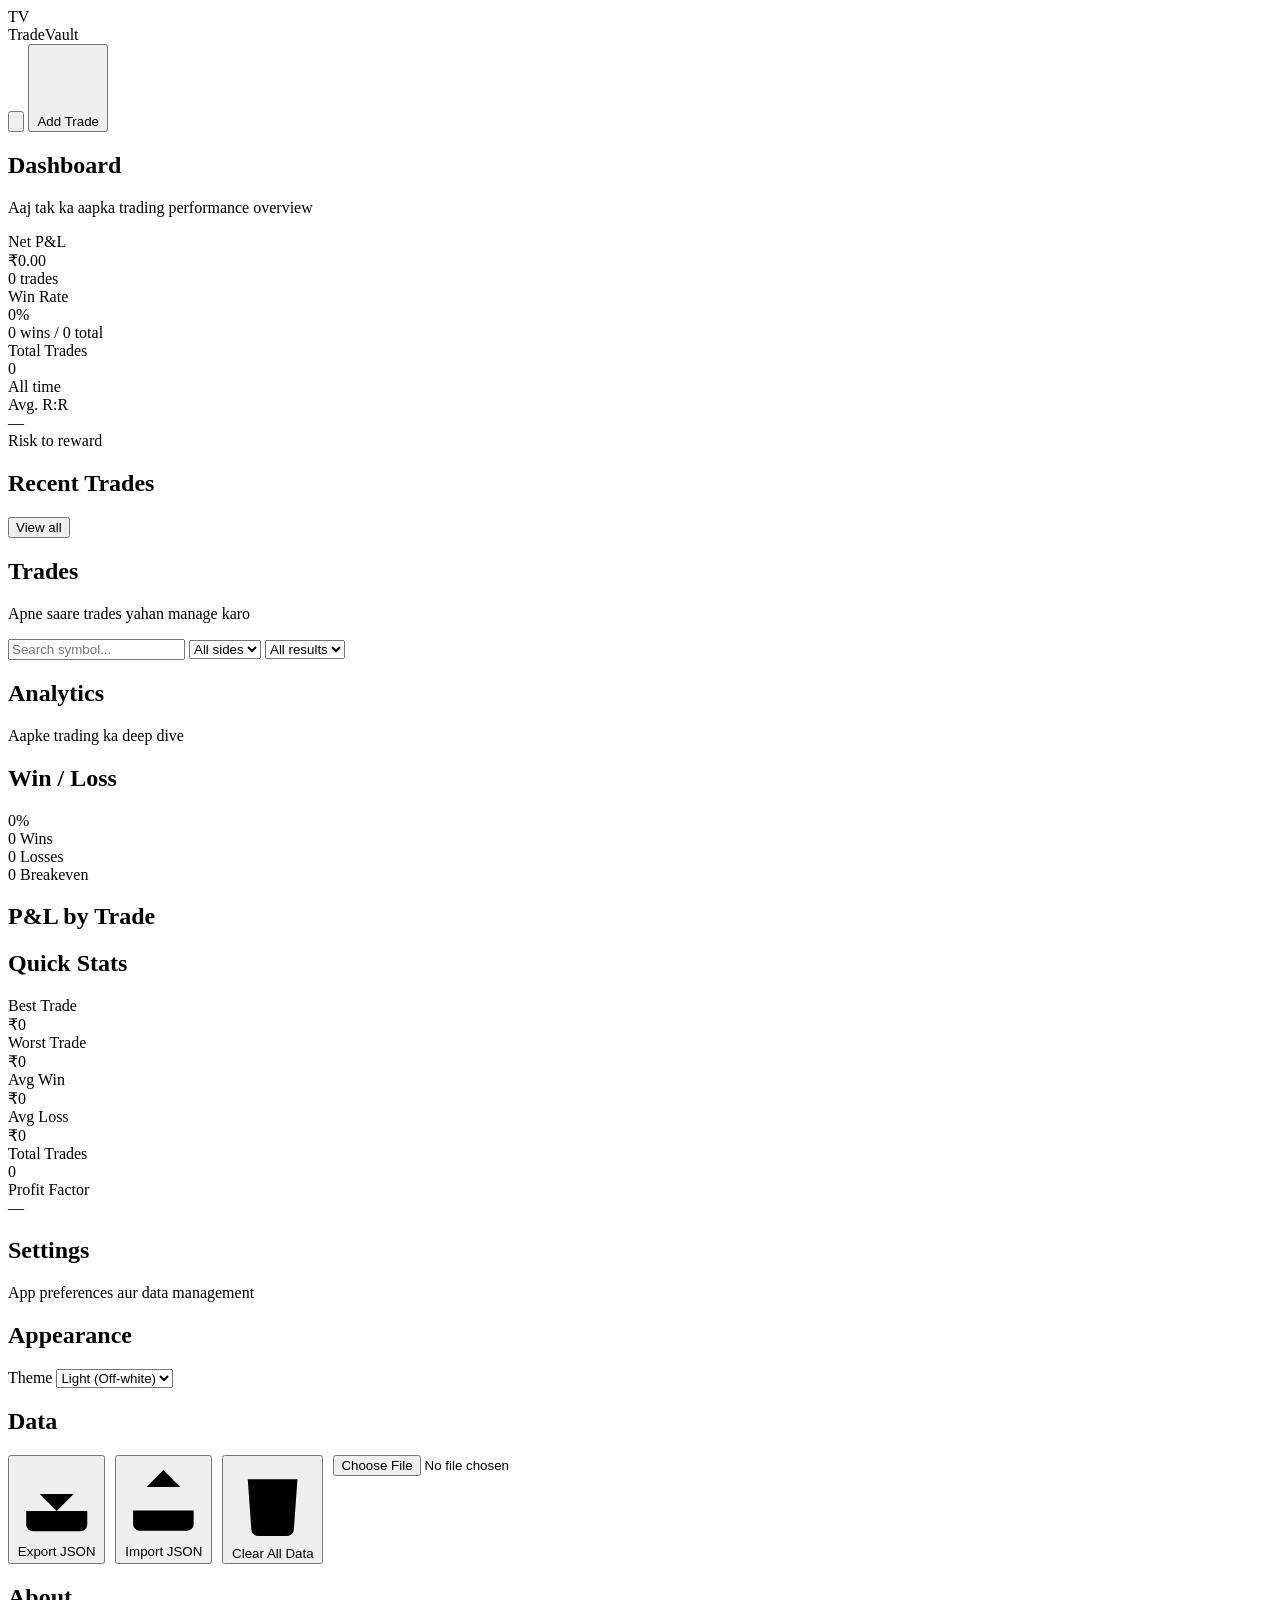
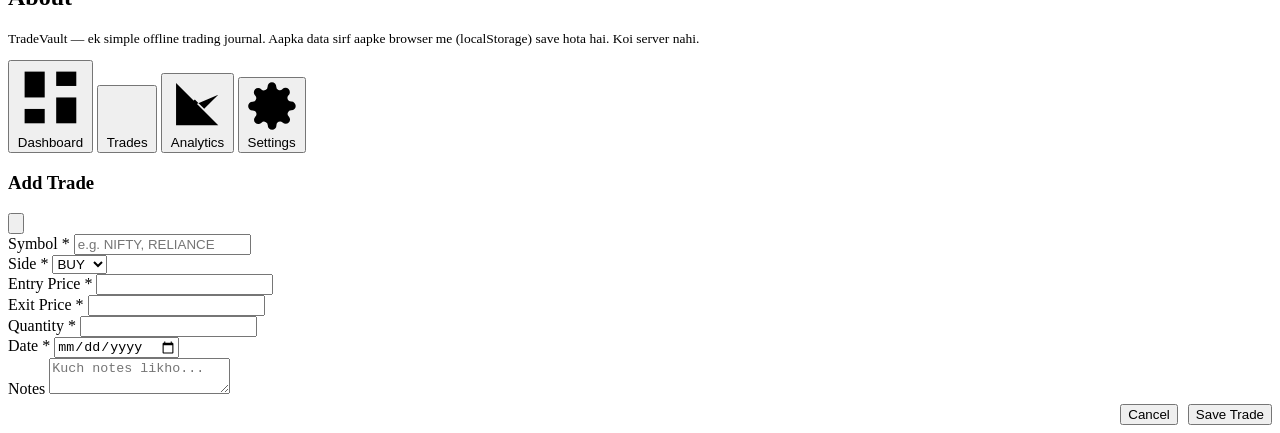
==== commit fb807f65: "Update print statement from 'Hello' to 'Goodbye'" ====
--- a/index.html
+++ b/index.html
@@ -1,1221 +1,266 @@
-<!doctype html>
+<!DOCTYPE html>
 <html lang="en">
 <head>
-<meta charset="utf-8">
-<meta name="viewport" content="width=device-width,initial-scale=1,viewport-fit=cover">
-
-<title>TradeVault</title>
-
-<link rel="manifest" href="./manifest.json">
-
-<meta name="theme-color" content="#0b0e14">
-<meta name="mobile-web-app-capable" content="yes">
-<meta name="apple-mobile-web-app-capable" content="yes">
-<meta name="apple-mobile-web-app-status-bar-style" content="black-translucent">
-
-<link rel="stylesheet" href="./css/style.css">
+<meta charset="UTF-8" />
+<meta name="viewport" content="width=device-width, initial-scale=1.0" />
+<title>TradeVault — Trading Journal</title>
+<link rel="preconnect" href="https://fonts.googleapis.com">
+<link rel="preconnect" href="https://fonts.gstatic.com" crossorigin>
+<link href="https://fonts.googleapis.com/css2?family=Inter:wght@400;500;600;700;800&display=swap" rel="stylesheet">
+<link rel="stylesheet" href="styles.css" />
 </head>
-
 <body>
 
 <div class="app">
-<div class="shell">
-
-<!-- =========================
-     SIDEBAR
-========================= -->
-
-<aside class="side">
-
-  <div class="brand">
-    <div class="logo">TV</div>
-
-    <div>
-      <b>TradeVault</b>
-      <small>Personal trading OS</small>
-    </div>
+  <header class="topbar">
+    <div class="brand">
+      <div class="brand-logo">TV</div>
+      <div>TradeVault</div>
+    </div>
+    <div class="topbar-actions">
+      <button class="icon-btn" id="themeBtn" title="Toggle theme" aria-label="Toggle theme">
+        <svg id="themeIcon" viewBox="0 0 24 24"><path d="M21 12.79A9 9 0 1 1 11.21 3 7 7 0 0 0 21 12.79z"/></svg>
+      </button>
+      <button class="btn btn-primary" id="addTradeTop">
+        <svg viewBox="0 0 24 24"><line x1="12" y1="5" x2="12" y2="19"/><line x1="5" y1="12" x2="19" y2="12"/></svg>
+        Add Trade
+      </button>
+    </div>
+  </header>
+
+  <!-- ============ DASHBOARD ============ -->
+  <section id="page-dashboard">
+    <div class="page-head">
+      <h1>Dashboard</h1>
+      <p>Aaj tak ka aapka trading performance overview</p>
+    </div>
+
+    <div class="stats-grid">
+      <div class="stat-card">
+        <div class="stat-label">Net P&L</div>
+        <div class="stat-value" id="dashPnl">₹0.00</div>
+        <div class="stat-sub" id="dashPnlSub">0 trades</div>
+      </div>
+      <div class="stat-card">
+        <div class="stat-label">Win Rate</div>
+        <div class="stat-value" id="dashWinRate">0%</div>
+        <div class="stat-sub" id="dashWinSub">0 wins / 0 total</div>
+      </div>
+      <div class="stat-card">
+        <div class="stat-label">Total Trades</div>
+        <div class="stat-value" id="dashTrades">0</div>
+        <div class="stat-sub">All time</div>
+      </div>
+      <div class="stat-card">
+        <div class="stat-label">Avg. R:R</div>
+        <div class="stat-value" id="dashRR">—</div>
+        <div class="stat-sub">Risk to reward</div>
+      </div>
+    </div>
+
+    <div class="card">
+      <div class="card-head">
+        <h2>Recent Trades</h2>
+        <button class="btn" onclick="go('trades')">View all</button>
+      </div>
+      <div id="dashRecent"></div>
+    </div>
+  </section>
+
+  <!-- ============ TRADES ============ -->
+  <section id="page-trades" class="hidden">
+    <div class="page-head">
+      <h1>Trades</h1>
+      <p>Apne saare trades yahan manage karo</p>
+    </div>
+
+    <div class="card">
+      <div class="filters">
+        <input type="text" id="filterSearch" placeholder="Search symbol..." />
+        <select id="filterSide">
+          <option value="">All sides</option>
+          <option value="BUY">Buy</option>
+          <option value="SELL">Sell</option>
+        </select>
+        <select id="filterResult">
+          <option value="">All results</option>
+          <option value="win">Wins</option>
+          <option value="loss">Losses</option>
+        </select>
+      </div>
+      <div id="tradesList"></div>
+    </div>
+  </section>
+
+  <!-- ============ ANALYTICS ============ -->
+  <section id="page-analytics" class="hidden">
+    <div class="page-head">
+      <h1>Analytics</h1>
+      <p>Aapke trading ka deep dive</p>
+    </div>
+
+    <div class="card">
+      <div class="card-head"><h2>Win / Loss</h2></div>
+      <div class="donut-wrap">
+        <div class="donut" id="donut" style="--p:0">
+          <div class="donut-val" id="donutVal">0%</div>
+        </div>
+        <div class="legend">
+          <div class="legend-row"><div class="dot" style="background:var(--green)"></div><span id="legendWins">0 Wins</span></div>
+          <div class="legend-row"><div class="dot" style="background:var(--red)"></div><span id="legendLosses">0 Losses</span></div>
+          <div class="legend-row"><div class="dot" style="background:var(--border)"></div><span id="legendBE">0 Breakeven</span></div>
+        </div>
+      </div>
+    </div>
+
+    <div class="card">
+      <div class="card-head"><h2>P&L by Trade</h2></div>
+      <div class="chart" id="pnlChart"></div>
+    </div>
+
+    <div class="card">
+      <div class="card-head"><h2>Quick Stats</h2></div>
+      <div class="mini-stats">
+        <div class="mini"><div class="k">Best Trade</div><div class="v pos" id="aBest">₹0</div></div>
+        <div class="mini"><div class="k">Worst Trade</div><div class="v neg" id="aWorst">₹0</div></div>
+        <div class="mini"><div class="k">Avg Win</div><div class="v pos" id="aAvgWin">₹0</div></div>
+        <div class="mini"><div class="k">Avg Loss</div><div class="v neg" id="aAvgLoss">₹0</div></div>
+        <div class="mini"><div class="k">Total Trades</div><div class="v" id="aTotal">0</div></div>
+        <div class="mini"><div class="k">Profit Factor</div><div class="v" id="aPF">—</div></div>
+      </div>
+    </div>
+  </section>
+
+  <!-- ============ SETTINGS ============ -->
+  <section id="page-settings" class="hidden">
+    <div class="page-head">
+      <h1>Settings</h1>
+      <p>App preferences aur data management</p>
+    </div>
+
+    <div class="card">
+      <div class="card-head"><h2>Appearance</h2></div>
+      <div class="field">
+        <label>Theme</label>
+        <select id="themeSelect">
+          <option value="light">Light (Off-white)</option>
+          <option value="dark">Dark</option>
+        </select>
+      </div>
+    </div>
+
+    <div class="card">
+      <div class="card-head"><h2>Data</h2></div>
+      <div style="display:flex; gap:10px; flex-wrap:wrap;">
+        <button class="btn" id="exportBtn">
+          <svg viewBox="0 0 24 24"><path d="M21 15v4a2 2 0 0 1-2 2H5a2 2 0 0 1-2-2v-4"/><polyline points="7 10 12 15 17 10"/><line x1="12" y1="15" x2="12" y2="3"/></svg>
+          Export JSON
+        </button>
+        <button class="btn" id="importBtn">
+          <svg viewBox="0 0 24 24"><path d="M21 15v4a2 2 0 0 1-2 2H5a2 2 0 0 1-2-2v-4"/><polyline points="17 8 12 3 7 8"/><line x1="12" y1="3" x2="12" y2="15"/></svg>
+          Import JSON
+        </button>
+        <button class="btn btn-danger" id="clearBtn">
+          <svg viewBox="0 0 24 24"><polyline points="3 6 5 6 21 6"/><path d="M19 6l-1 14a2 2 0 0 1-2 2H8a2 2 0 0 1-2-2L5 6"/></svg>
+          Clear All Data
+        </button>
+        <input type="file" id="importFile" accept="application/json" class="hidden" />
+      </div>
+    </div>
+
+    <div class="card">
+      <div class="card-head"><h2>About</h2></div>
+      <p style="color:var(--text-dim); font-size:13.5px;">
+        TradeVault — ek simple offline trading journal. Aapka data sirf aapke browser me (localStorage) save hota hai. Koi server nahi.
+      </p>
+    </div>
+  </section>
+</div>
+
+<!-- ============ Bottom Nav ============ -->
+<nav class="bottom">
+  <button class="nav-item active" data-page="dashboard">
+    <svg viewBox="0 0 24 24"><rect x="3" y="3" width="7" height="9"/><rect x="14" y="3" width="7" height="5"/><rect x="14" y="12" width="7" height="9"/><rect x="3" y="16" width="7" height="5"/></svg>
+    <span>Dashboard</span>
+  </button>
+  <button class="nav-item" data-page="trades">
+    <svg viewBox="0 0 24 24"><line x1="12" y1="20" x2="12" y2="10"/><line x1="18" y1="20" x2="18" y2="4"/><line x1="6" y1="20" x2="6" y2="16"/></svg>
+    <span>Trades</span>
+  </button>
+  <button class="nav-item" data-page="analytics">
+    <svg viewBox="0 0 24 24"><path d="M3 3v18h18"/><path d="M7 14l4-4 4 4 6-6"/></svg>
+    <span>Analytics</span>
+  </button>
+  <button class="nav-item" data-page="settings">
+    <svg viewBox="0 0 24 24"><circle cx="12" cy="12" r="3"/><path d="M19.4 15a1.65 1.65 0 0 0 .33 1.82l.06.06a2 2 0 1 1-2.83 2.83l-.06-.06a1.65 1.65 0 0 0-1.82-.33 1.65 1.65 0 0 0-1 1.51V21a2 2 0 1 1-4 0v-.09A1.65 1.65 0 0 0 9 19.4a1.65 1.65 0 0 0-1.82.33l-.06.06a2 2 0 1 1-2.83-2.83l.06-.06a1.65 1.65 0 0 0 .33-1.82 1.65 1.65 0 0 0-1.51-1H3a2 2 0 1 1 0-4h.09A1.65 1.65 0 0 0 4.6 9a1.65 1.65 0 0 0-.33-1.82l-.06-.06a2 2 0 1 1 2.83-2.83l.06.06a1.65 1.65 0 0 0 1.82.33H9a1.65 1.65 0 0 0 1-1.51V3a2 2 0 1 1 4 0v.09a1.65 1.65 0 0 0 1 1.51 1.65 1.65 0 0 0 1.82-.33l.06-.06a2 2 0 1 1 2.83 2.83l-.06.06a1.65 1.65 0 0 0-.33 1.82V9a1.65 1.65 0 0 0 1.51 1H21a2 2 0 1 1 0 4h-.09a1.65 1.65 0 0 0-1.51 1z"/></svg>
+    <span>Settings</span>
+  </button>
+</nav>
+
+<!-- ============ Add/Edit Trade Modal ============ -->
+<div class="modal-backdrop" id="tradeModal">
+  <div class="modal">
+    <div class="modal-head">
+      <h3 id="tradeModalTitle">Add Trade</h3>
+      <button class="close-x" onclick="closeTradeModal()">
+        <svg viewBox="0 0 24 24"><line x1="18" y1="6" x2="6" y2="18"/><line x1="6" y1="6" x2="18" y2="18"/></svg>
+      </button>
+    </div>
+
+    <form id="tradeForm" class="form-grid" autocomplete="off">
+      <input type="hidden" id="tradeId" />
+
+      <div class="field">
+        <label>Symbol *</label>
+        <input type="text" id="tSymbol" placeholder="e.g. NIFTY, RELIANCE" required />
+      </div>
+
+      <div class="field">
+        <label>Side *</label>
+        <select id="tSide" required>
+          <option value="BUY">BUY</option>
+          <option value="SELL">SELL</option>
+        </select>
+      </div>
+
+      <div class="field">
+        <label>Entry Price *</label>
+        <input type="number" step="any" id="tEntry" required />
+      </div>
+
+      <div class="field">
+        <label>Exit Price *</label>
+        <input type="number" step="any" id="tExit" required />
+      </div>
+
+      <div class="field">
+        <label>Quantity *</label>
+        <input type="number" step="any" id="tQty" required />
+      </div>
+
+      <div class="field">
+        <label>Date *</label>
+        <input type="date" id="tDate" required />
+      </div>
+
+      <div class="field full">
+        <label>Notes</label>
+        <textarea id="tNotes" placeholder="Kuch notes likho..."></textarea>
+      </div>
+
+      <div class="full" style="display:flex; gap:10px; justify-content:flex-end; margin-top:6px;">
+        <button type="button" class="btn" onclick="closeTradeModal()">Cancel</button>
+        <button type="submit" class="btn btn-primary" id="saveTradeBtn">Save Trade</button>
+      </div>
+    </form>
   </div>
-
-  <nav class="nav" id="sideNav">
-
-    <button data-page="home" class="active">
-      <i>⌂</i>Dashboard
-    </button>
-
-    <button data-page="trades">
-      <i>↗</i>Trades
-    </button>
-
-    <button data-page="risk">
-      <i>⌁</i>Risk Calculator
-    </button>
-
-    <button data-page="calendar">
-      <i>▦</i>Calendar
-    </button>
-
-    <button data-page="analytics">
-      <i>◔</i>Analytics
-    </button>
-
-    <button data-page="playbook">
-      <i>▤</i>Playbook
-    </button>
-
-    <button data-page="backtesting">
-      <i>◉</i>Backtesting
-    </button>
-
-    <button data-page="reviews">
-      <i>✓</i>Reviews
-    </button>
-
-    <button data-page="settings">
-      <i>⚙</i>Settings
-    </button>
-
-  </nav>
-
-  <div class="side-foot">
-    Everything stays on this device.<br>
-    Export a backup regularly.
-  </div>
-
-</aside>
-
-
-<!-- =========================
-     MAIN
-========================= -->
-
-<main class="main">
-
-<header class="top">
-
-  <div class="title">
-    <h1 id="pageTitle">Dashboard</h1>
-    <p id="pageSub">
-      Your trading process at a glance.
-    </p>
-  </div>
-
-  <div class="actions">
-
-    <button
-      class="btn hide-m"
-      onclick="openTrade()">
-      ＋ Add Trade
-    </button>
-
-    <button
-      class="btn iconbtn"
-      onclick="exportData()"
-      aria-label="Export backup">
-      ⇩
-    </button>
-
-  </div>
-
-</header>
-
-
-<!-- =========================
-     DASHBOARD
-========================= -->
-
-<section class="page active" id="page-home">
-
-  <div class="cards">
-
-    <div class="card stat">
-      <small>Net P&L</small>
-      <strong id="sPnl">₹0</strong>
-    </div>
-
-    <div class="card stat">
-      <small>Total R</small>
-      <strong id="sR">0.00R</strong>
-    </div>
-
-    <div class="card stat">
-      <small>Win Rate</small>
-      <strong id="sWin">0%</strong>
-    </div>
-
-    <div class="card stat">
-      <small>Trades</small>
-      <strong id="sTrades">0</strong>
-    </div>
-
-  </div>
-
-
-  <div class="grid2">
-
-    <div class="card">
-
-      <div class="section-head">
-        <h3>Equity Curve</h3>
-        <span
-          class="muted"
-          id="equityRange">
-          No trades
-        </span>
-      </div>
-
-      <div
-        class="chart"
-        id="equityChart">
-      </div>
-
-    </div>
-
-
-    <div class="card">
-
-      <div class="section-head">
-        <h3>Quick Stats</h3>
-      </div>
-
-      <div class="kpis">
-
-        <div class="mini">
-          <span>Profit Factor</span>
-          <b id="pf">—</b>
-        </div>
-
-        <div class="mini">
-          <span>Expectancy</span>
-          <b id="exp">—</b>
-        </div>
-
-        <div class="mini">
-          <span>Max DD</span>
-          <b id="dd">0R</b>
-        </div>
-
-        <div class="mini">
-          <span>Best Trade</span>
-          <b id="best">—</b>
-        </div>
-
-        <div class="mini">
-          <span>Avg Win</span>
-          <b id="avgw">—</b>
-        </div>
-
-        <div class="mini">
-          <span>Avg Loss</span>
-          <b id="avgl">—</b>
-        </div>
-
-      </div>
-
-    </div>
-
-  </div>
-
-
-  <div class="grid2">
-
-    <div class="card">
-
-      <div class="section-head">
-        <h3>Recent Trades</h3>
-
-        <button
-          class="btn"
-          onclick="go('trades')">
-          View all
-        </button>
-      </div>
-
-      <div id="recent"></div>
-
-    </div>
-
-
-    <div class="card">
-
-      <div class="section-head">
-        <h3>Trading Streak</h3>
-      </div>
-
-      <div
-        id="streakBox"
-        class="empty">
-      </div>
-
-    </div>
-
-  </div>
-
-</section>
-
-
-<!-- =========================
-     TRADES
-========================= -->
-
-<section class="page" id="page-trades">
-
-  <div class="toolbar">
-
-    <input
-      class="input"
-      id="search"
-      placeholder="Search symbol, setup, notes..."
-      oninput="renderTrades()">
-
-
-    <div
-      class="app-select"
-      data-select="filterDir">
-
-      <input
-        type="hidden"
-        id="filterDir"
-        value="">
-
-      <button
-        type="button"
-        class="app-select-trigger">
-        All directions
-      </button>
-
-      <div class="app-select-menu">
-
-        <button
-          class="app-option selected"
-          data-value="">
-          All directions
-        </button>
-
-        <button
-          class="app-option"
-          data-value="Long">
-          Long
-        </button>
-
-        <button
-          class="app-option"
-          data-value="Short">
-          Short
-        </button>
-
-      </div>
-
-    </div>
-
-
-    <div
-      class="app-select"
-      data-select="filterResult">
-
-      <input
-        type="hidden"
-        id="filterResult"
-        value="">
-
-      <button
-        type="button"
-        class="app-select-trigger">
-        All results
-      </button>
-
-      <div class="app-select-menu">
-
-        <button
-          class="app-option selected"
-          data-value="">
-          All results
-        </button>
-
-        <button
-          class="app-option"
-          data-value="win">
-          Wins
-        </button>
-
-        <button
-          class="app-option"
-          data-value="loss">
-          Losses
-        </button>
-
-        <button
-          class="app-option"
-          data-value="be">
-          Breakeven
-        </button>
-
-      </div>
-
-    </div>
-
-
-    <button
-      class="btn primary"
-      onclick="openTrade()">
-      ＋ Add Trade
-    </button>
-
-  </div>
-
-
-  <div class="card">
-    <div id="tradesList"></div>
-  </div>
-
-</section>
-
-
-<!-- =========================
-     RISK CALCULATOR
-========================= -->
-
-<section class="page" id="page-risk">
-
-  <div class="card">
-
-    <div class="section-head">
-
-      <div>
-        <h3>Risk Calculator</h3>
-
-        <div class="muted">
-          Calculate position size before entering a trade.
-        </div>
-      </div>
-
-      <button
-        class="btn"
-        onclick="riskToTrade()">
-        Use in Add Trade
-      </button>
-
-    </div>
-
-
-    <div class="formgrid">
-
-      <div class="field">
-        <label>Capital ₹</label>
-
-        <input
-          class="input"
-          id="rc_capital"
-          type="number"
-          step="any"
-          placeholder="50000">
-      </div>
-
-
-      <div class="field">
-        <label>Risk %</label>
-
-        <input
-          class="input"
-          id="rc_riskpct"
-          type="number"
-          step="any"
-          value="1">
-      </div>
-
-
-      <div class="field">
-        <label>Entry Price</label>
-
-        <input
-          class="input"
-          id="rc_entry"
-          type="number"
-          step="any"
-          placeholder="100">
-      </div>
-
-
-      <div class="field">
-        <label>Stop Loss Price</label>
-
-        <input
-          class="input"
-          id="rc_sl"
-          type="number"
-          step="any"
-          placeholder="95">
-      </div>
-
-
-      <div class="field">
-        <label>Target Price</label>
-
-        <input
-          class="input"
-          id="rc_target"
-          type="number"
-          step="any"
-          placeholder="110">
-      </div>
-
-
-      <div class="field">
-
-        <label>Direction</label>
-
-        <div
-          class="app-select"
-          data-select="rc_dir">
-
-          <input
-            type="hidden"
-            id="rc_dir"
-            value="Long">
-
-          <button
-            type="button"
-            class="app-select-trigger">
-            Long
-          </button>
-
-          <div class="app-select-menu">
-
-            <button
-              class="app-option selected"
-              data-value="Long">
-              Long
-            </button>
-
-            <button
-              class="app-option"
-              data-value="Short">
-              Short
-            </button>
-
-          </div>
-
-        </div>
-
-      </div>
-
-    </div>
-
-
-    <div class="result-grid">
-
-      <div class="mini">
-        <span>₹ Risk</span>
-        <b id="rc_rupee">—</b>
-      </div>
-
-      <div class="mini">
-        <span>Risk / Unit</span>
-        <b id="rc_perunit">—</b>
-      </div>
-
-      <div class="mini">
-        <span>Position Size</span>
-        <b id="rc_qty">—</b>
-      </div>
-
-      <div class="mini">
-        <span>R:R</span>
-        <b id="rc_rr">—</b>
-      </div>
-
-      <div class="mini">
-        <span>Target Profit ₹</span>
-        <b id="rc_profit">—</b>
-      </div>
-
-      <div class="mini">
-        <span>Capital Used ₹</span>
-        <b id="rc_used">—</b>
-      </div>
-
-    </div>
-
-  </div>
-
-</section>
-
-
-<!-- =========================
-     CALENDAR
-========================= -->
-
-<section class="page" id="page-calendar">
-
-  <div class="card">
-
-    <div class="section-head">
-
-      <button
-        class="btn"
-        onclick="changeMonth(-1)">
-        ‹
-      </button>
-
-      <h3 id="calTitle">
-        Calendar
-      </h3>
-
-      <button
-        class="btn"
-        onclick="changeMonth(1)">
-        ›
-      </button>
-
-    </div>
-
-
-    <div class="calendar-head">
-
-      <span>Mon</span>
-      <span>Tue</span>
-      <span>Wed</span>
-      <span>Thu</span>
-      <span>Fri</span>
-      <span>Sat</span>
-      <span>Sun</span>
-
-    </div>
-
-
-    <div
-      class="calendar-grid"
-      id="calendarGrid">
-    </div>
-
-  </div>
-
-
-  <div
-    class="card"
-    style="margin-top:14px">
-
-    <div class="section-head">
-      <h3 id="dayTitle">
-        Selected day
-      </h3>
-    </div>
-
-    <div id="dayTrades"></div>
-
-  </div>
-
-</section>
-
-
-<!-- =========================
-     ANALYTICS
-========================= -->
-
-<section class="page" id="page-analytics">
-
-  <div class="cards">
-
-    <div class="card stat">
-      <small>Profit Factor</small>
-      <strong id="aPF">—</strong>
-    </div>
-
-    <div class="card stat">
-      <small>Expectancy / trade</small>
-      <strong id="aExp">—</strong>
-    </div>
-
-    <div class="card stat">
-      <small>Max Drawdown</small>
-      <strong id="aDD">0R</strong>
-    </div>
-
-    <div class="card stat">
-      <small>Rule Adherence</small>
-      <strong id="aRule">0%</strong>
-    </div>
-
-  </div>
-
-
-  <div
-    class="card"
-    style="margin-top:14px">
-
-    <div class="section-head">
-      <h3>Performance Filters</h3>
-    </div>
-
-    <div class="toolbar">
-
-      <div
-        class="app-select"
-        data-select="anPeriod">
-
-        <input
-          type="hidden"
-          id="anPeriod"
-          value="all">
-
-        <button
-          type="button"
-          class="app-select-trigger">
-          All time
-        </button>
-
-        <div class="app-select-menu">
-
-          <button
-            class="app-option selected"
-            data-value="all">
-            All time
-          </button>
-
-          <button
-            class="app-option"
-            data-value="30">
-            Last 30 days
-          </button>
-
-          <button
-            class="app-option"
-            data-value="90">
-            Last 90 days
-          </button>
-
-        </div>
-
-      </div>
-
-
-      <input
-        class="input"
-        id="anSymbol"
-        placeholder="Symbol filter"
-        oninput="renderAnalytics()">
-
-    </div>
-
-  </div>
-
-
-  <div class="grid2">
-
-    <div class="card">
-
-      <div class="section-head">
-        <h3>R-Multiple Curve</h3>
-      </div>
-
-      <div
-        class="chart"
-        id="rChart">
-      </div>
-
-    </div>
-
-
-    <div class="card">
-
-      <div class="section-head">
-        <h3>Direction</h3>
-      </div>
-
-      <div id="directionStats"></div>
-
-    </div>
-
-  </div>
-
-
-  <div class="grid2">
-
-    <div class="card">
-
-      <div class="section-head">
-        <h3>Setup Performance</h3>
-      </div>
-
-      <div id="setupStats"></div>
-
-    </div>
-
-
-    <div class="card">
-
-      <div class="section-head">
-        <h3>Psychology & Rule Breaks</h3>
-      </div>
-
-      <div id="psychStats"></div>
-
-    </div>
-
-  </div>
-
-</section>
-
-
-<!-- =========================
-     PLAYBOOK
-========================= -->
-
-<section class="page" id="page-playbook">
-
-  <div class="section-head">
-
-    <div>
-
-      <h3 style="margin:0">
-        Your Playbook
-      </h3>
-
-      <div
-        class="muted"
-        style="font-size:12px;margin-top:4px">
-        Keep setups explicit and consistent.
-      </div>
-
-    </div>
-
-    <button
-      class="btn primary"
-      onclick="openSetup()">
-      ＋ Add Setup
-    </button>
-
-  </div>
-
-  <div
-    id="playbookList"
-    class="trade-list">
-  </div>
-
-</section>
-
-
-<!-- =========================
-     BACKTESTING
-========================= -->
-
-<section class="page" id="page-backtesting">
-
-  <div class="section-head">
-
-    <div>
-
-      <h3 style="margin:0">
-        Backtesting Lab
-      </h3>
-
-      <div
-        class="muted"
-        style="font-size:12px;margin-top:4px">
-        Record historical tests separately from live trades.
-      </div>
-
-    </div>
-
-    <button
-      class="btn primary"
-      onclick="openBacktest()">
-      ＋ Add Test
-    </button>
-
-  </div>
-
-
-  <div
-    class="cards"
-    id="btStats">
-  </div>
-
-
-  <div
-    class="card"
-    style="margin-top:14px">
-
-    <div id="backtestList"></div>
-
-  </div>
-
-</section>
-
-
-<!-- =========================
-     REVIEWS
-========================= -->
-
-<section class="page" id="page-reviews">
-
-  <div class="section-head">
-
-    <div>
-
-      <h3 style="margin:0">
-        Reviews
-      </h3>
-
-      <div
-        class="muted"
-        style="font-size:12px;margin-top:4px">
-        Review process, not just money.
-      </div>
-
-    </div>
-
-    <button
-      class="btn primary"
-      onclick="openReview()">
-      ＋ Add Review
-    </button>
-
-  </div>
-
-
-  <div class="review-tabs">
-
-    <button
-      class="tab active"
-      onclick="setReviewFilter('all',this)">
-      All
-    </button>
-
-    <button
-      class="tab"
-      onclick="setReviewFilter('daily',this)">
-      Daily
-    </button>
-
-    <button
-      class="tab"
-      onclick="setReviewFilter('weekly',this)">
-      Weekly
-    </button>
-
-    <button
-      class="tab"
-      onclick="setReviewFilter('monthly',this)">
-      Monthly
-    </button>
-
-  </div>
-
-
-  <div
-    id="reviewsList"
-    class="trade-list">
-  </div>
-
-</section>
-
-
-<!-- =========================
-     SETTINGS
-========================= -->
-
-<section class="page" id="page-settings">
-
-  <!-- PROFILE -->
-
-  <div class="card">
-
-    <div class="section-head">
-      <h3>Settings</h3>
-    </div>
-
-
-    <div class="formgrid">
-
-      <div class="field">
-
-        <label>Trader name</label>
-
-        <input
-          class="input"
-          id="traderName"
-          placeholder="Your name">
-
-      </div>
-
-
-      <div class="field">
-
-        <label>Default market</label>
-
-        <input
-          class="input"
-          id="defaultMarket"
-          placeholder="NIFTY / BANKNIFTY / Stocks">
-
-      </div>
-
-    </div>
-
-
-    <div class="form-actions left">
-
-      <button
-        class="btn primary"
-        onclick="saveSettings()">
-        Save Settings
-      </button>
-
-    </div>
-
-  </div>
-
-
-  <!-- APPEARANCE -->
-
-  <div
-    class="card"
-    style="margin-top:14px">
-
-    <div class="section-head">
-      <div>
-        <h3>Appearance</h3>
-
-        <div
-          class="muted"
-          style="font-size:12px;margin-top:4px">
-          Choose your preferred theme.
-        </div>
-      </div>
-    </div>
-
-
-    <div class="theme-setting">
-
-      <div class="setting-info">
-
-        <div class="setting-title">
-          App Theme
-        </div>
-
-        <div class="setting-subtitle">
-          Switch between dark and off-white theme
-        </div>
-
-      </div>
-
-
-      <button
-        id="themeToggle"
-        class="theme-toggle"
-        type="button"
-        aria-label="Toggle theme">
-
-        <span
-          class="theme-toggle-icon"
-          id="themeIcon">
-          ☀
-        </span>
-
-        <span
-          class="theme-toggle-text"
-          id="themeText">
-          Light
-        </span>
-
-      </button>
-
-    </div>
-
-  </div>
-
-
-  <!-- BACKUP -->
-
-  <div class="grid2">
-
-    <div class="card">
-
-      <div class="section-head">
-        <h3>Backup & Import</h3>
-      </div>
-
-      <p class="muted">
-        Keep a JSON backup before clearing browser data or changing devices.
-      </p>
-
-
-      <div class="stack-actions">
-
-        <button
-          class="btn primary"
-          onclick="exportData()">
-          ⇩ Export JSON Backup
-        </button>
-
-        <button
-          class="btn"
-          onclick="document.getElementById('importFile').click()">
-          ⇧ Import JSON Backup
-        </button>
-
-        <button
-          class="btn"
-          onclick="exportCSV()">
-          Export Trades CSV
-        </button>
-
-      </div>
-
-
-      <input
-        type="file"
-        id="importFile"
-        accept=".json"
-        hidden
-        onchange="importData(event)">
-
-    </div>
-
-
-    <!-- NOTIFICATIONS -->
-
-    <div class="card">
-
-      <div class="section-head">
-        <h3>Notifications</h3>
-      </div>
-
-      <p class="muted">
-        Ask for notification permission only when you choose to enable reminders.
-      </p>
-
-
-      <div class="stack-actions">
-
-        <button
-          class="btn primary"
-          onclick="requestNotifications()">
-          🔔 Enable Notifications
-        </button>
-
-        <button
-          class="btn"
-          onclick="sendTestNotification()">
-          Test Notification
-        </button>
-
-      </div>
-
-
-      <div
-        id="notifyStatus"
-        class="muted"
-        style="margin-top:10px">
-      </div>
-
-    </div>
-
-  </div>
-
-
-  <!-- APP UPDATE / DATA -->
-
-  <div class="grid2">
-
-    <div class="card">
-
-      <div class="section-head">
-        <h3>App Update</h3>
-      </div>
-
-      <p class="muted">
-        Check whether a newer service worker is available.
-      </p>
-
-      <button
-        class="btn"
-        onclick="checkForUpdate()">
-        Check for update
-      </button>
-
-      <div
-        id="updateStatus"
-        class="muted"
-        style="margin-top:10px">
-      </div>
-
-    </div>
-
-
-    <div class="card">
-
-      <div class="section-head">
-        <h3>Data Management</h3>
-      </div>
-
-      <p class="muted">
-        Current local records:
-        <b id="dataCounts"></b>
-      </p>
-
-      <button
-        class="btn danger"
-        onclick="clearAll()">
-        Clear All Data
-      </button>
-
-    </div>
-
-  </div>
-
-</section>
-
-</main>
-
 </div>
 
-
-<!-- =========================
-     MOBILE NAV
-========================= -->
-
-<nav
-  class="bottom"
-  id="bottomNav">
-</nav>
-
-
-<button
-  class="fab"
-  onclick="openTrade()">
-  ＋
-</button>
-
-</div>
-
-
-<!-- =========================
-     MODAL / TOAST
-========================= -->
-
-<div
-  class="modal"
-  id="modal">
-
-  <div
-    class="modalbox"
-    id="modalbox">
-  </div>
-
-</div>
-
-
-<div
-  class="toast"
-  id="toast">
-</div>
-
-
-<script
-  type="module"
-  src="./js/app.js">
-</script>
-
+<div id="toast"></div>
+
+<!-- Scripts -->
+<script src="ui.js"></script>
+<script src="trades.js"></script>
+<script src="app.js"></script>
 </body>
 </html>
